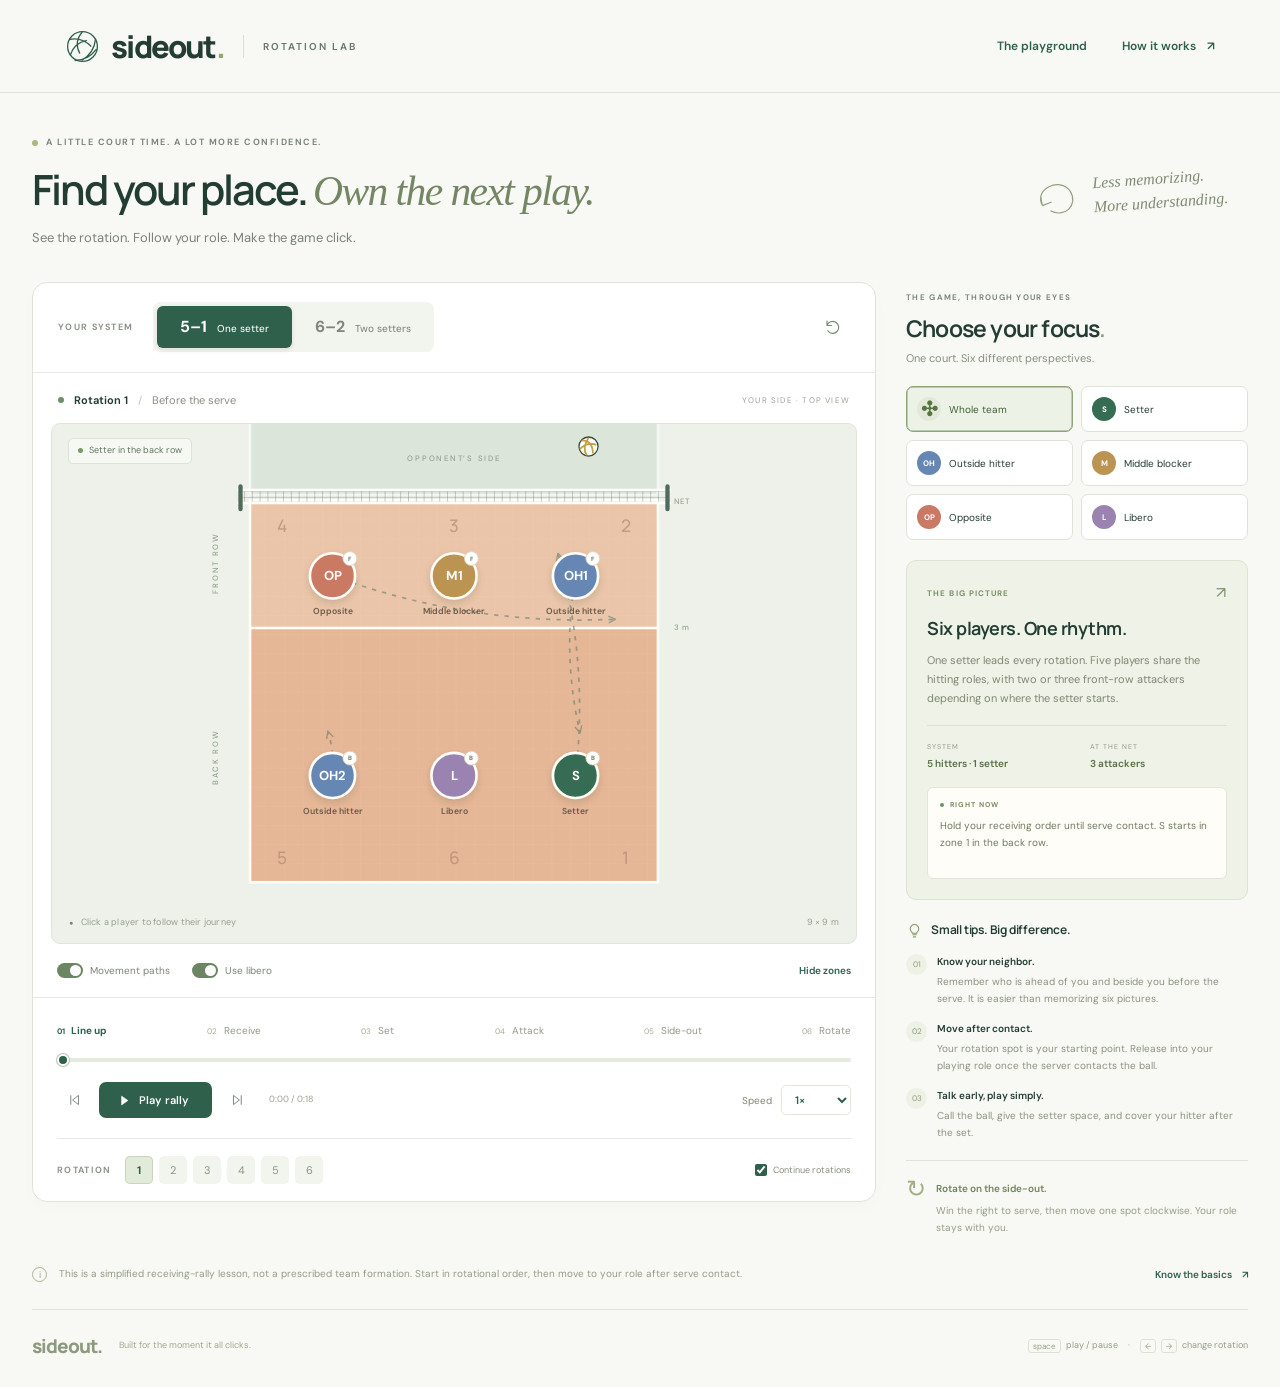
==== volleyball-trainer.html @ 78028856 "Add volleyball rotation trainer and GitHub Pages deployment" ====
<!doctype html>
<html lang="en">
<head>
  <meta charset="utf-8">
  <meta name="viewport" content="width=device-width, initial-scale=1">
  <meta name="theme-color" content="#234c3e">
  <meta name="description" content="Learn 5–1 and 6–2 volleyball rotations on an interactive court. Follow any position, slow down the rally, and learn where to move and why.">
  <title>Sideout — Volleyball Rotation Lab</title>
  <style>
@import url('https://fonts.googleapis.com/css2?family=DM+Sans:wght@400;450;500;550;600;650;700&family=Manrope:wght@400;500;600;650;700;750;800&display=swap');

:root{--paper:#f8f9f5;--ink:#233d33;--muted:#7b8279;--green:#2f604c;--line:#dfe4da;--setter:#356c52;--outside:#6687b4;--middle:#bb9451;--opposite:#ca7964;--libero:#9a82b1;--sans:'DM Sans',-apple-system,BlinkMacSystemFont,'Segoe UI',sans-serif;--heading:'Manrope',var(--sans)}
*{box-sizing:border-box}body{margin:0;background:var(--paper);color:var(--ink);font:14px/1.5 var(--sans)}button,input,select{font:inherit}button,a,input,select{-webkit-tap-highlight-color:transparent}button{cursor:pointer;color:inherit}button{border:0;background:none}a{color:inherit}button:focus-visible,a:focus-visible,input:focus-visible,select:focus-visible,[role=button]:focus-visible{outline:3px solid #9ba95b;outline-offset:4px}button:disabled{opacity:.45;cursor:not-allowed}button,select,a{touch-action:manipulation}.site-header{height:93px;max-width:1440px;margin:auto;padding:0 5.1%;display:flex;justify-content:space-between;align-items:center;border-bottom:1px solid var(--line)}.brand{display:flex;gap:11px;align-items:center;text-decoration:none}.brand>svg{width:35px;fill:none;stroke:var(--green);stroke-width:1.5}.brand>span:first-of-type{font:800 31px var(--heading);letter-spacing:-1.8px}.brand-dot{color:#93a971}.brand-divider{height:23px;width:1px;background:#d9dfd3;margin:0 8px}.brand-sub{font-size:10px;font-weight:650;letter-spacing:2px;color:#69786d}nav{display:flex;gap:35px;align-items:center;font-size:12px}nav .nav-active{color:var(--green);font-weight:600}.text-button{padding:3px 0;font-size:12px;color:var(--green);font-weight:600;white-space:nowrap}.text-button span{margin-left:8px}.text-button:hover{text-decoration:underline;text-underline-offset:4px}main{max-width:1324px;padding:0 32px;margin:auto}.intro{display:flex;justify-content:space-between;align-items:center;padding:43px 0 34px}.eyebrow{font-size:9px;letter-spacing:1.5px;font-weight:650;color:#788477}.intro .eyebrow{display:flex;gap:8px;align-items:center}.intro .eyebrow>span{height:6px;width:6px;border-radius:50%;background:#a8b984}h1{font:600 clamp(30px,3.25vw,46px)/1.25 var(--heading);letter-spacing:-2px;margin:13px 0 11px}h1 em{font-family:Georgia,serif;font-weight:400;letter-spacing:-1.6px;color:#748663}h1+p{color:#7b8279;font-size:13px;margin:0}.mobile-break{display:none}.intro-note{display:flex;align-items:center;gap:13px;padding-right:20px;transform:rotate(-4deg);color:#7e8b71;font:italic 16px/1.5 Georgia,serif}.intro-note svg{width:46px;fill:none;stroke:#94a181;stroke-width:1.2}.workspace{display:grid;grid-template-columns:minmax(0,1fr) 342px;gap:30px;align-items:start}.lab{border:1px solid var(--line);border-radius:15px;background:#fff;overflow:hidden;box-shadow:0 6px 20px #263f3304}.lab-toolbar{height:90px;padding:18px 25px;display:flex;align-items:center;justify-content:space-between;border-bottom:1px solid #e6e9e1}.system-control{display:flex;align-items:center;gap:20px}.control-label{font-size:9px;letter-spacing:1.3px;font-weight:650;color:#899184}.segmented{display:flex;gap:3px;background:#f2f4ee;border-radius:8px;padding:4px}.segmented button{font-weight:700;border-radius:6px;padding:9px 17px;font-size:16px;min-width:135px;color:#7e877a}.segmented button span{font-size:10px;font-weight:450;margin-left:6px}.segmented button.active{color:#fff;background:var(--green);box-shadow:0 2px 5px #1f48331a}.icon-button{width:34px;height:34px;display:inline-flex;align-items:center;justify-content:center;border-radius:7px;color:#7c8a7c}.icon-button:hover{background:#edf1e9;color:var(--green)}.icon-button svg{width:18px;height:18px;fill:none;stroke:currentColor;stroke-width:1.6;stroke-linejoin:round;stroke-linecap:round}.court-heading{display:flex;align-items:center;justify-content:space-between;padding:19px 25px 15px;font-size:11px}.court-heading>div{display:flex;gap:10px;align-items:center}.live-dot{width:6px;height:6px;border-radius:50%;background:#699268;display:inline-block;flex:none}.court-heading strong{font-weight:650}.court-heading-divider{color:#c2c7bc}#court-phase{color:#879080}.view-label{font-size:8px;letter-spacing:1.2px;color:#9ca394}.court-wrap{position:relative;background:#edf1e9;margin:0 18px;border:1px solid #e0e5d9;border-radius:9px;overflow:hidden}.court-wrap>svg{display:block;width:100%;max-height:486px}.court-badge{position:absolute;top:14px;left:16px;padding:5px 9px;background:#f8faf4e8;border:1px solid #dce4d4;border-radius:5px;font-size:9px;z-index:1;color:#61745f;pointer-events:none}.court-badge span{display:inline-block;background:#7c9a65;width:5px;height:5px;border-radius:50%;margin-right:4px}.opponent-label,.row-label,.line-label{font:500 9px var(--sans);letter-spacing:2px;fill:#93a28e}.line-label{letter-spacing:1px;font-size:9px}.zone-labels{font:500 20px var(--heading);fill:#ae876b;opacity:.65;text-anchor:middle}.player{cursor:pointer;outline:none}.player .player-disc{stroke:#fffdf7;stroke-width:3;filter:url(#player-shadow)}.player .focus-ring{fill:none;stroke:var(--green);stroke-width:1.8;opacity:0;stroke-dasharray:4 4}.player.selected .focus-ring,.player:focus-visible .focus-ring{opacity:1}.player .player-code{font:700 15px var(--sans);fill:white;text-anchor:middle;dominant-baseline:central;pointer-events:none}.player .player-name{font:600 10px var(--sans);fill:#6a5a49;text-anchor:middle;pointer-events:none}.player .row-indicator{fill:white;stroke:#ddd0b8;stroke-width:1}.player .row-text{font:700 7px var(--sans);fill:#6d775e;text-anchor:middle;dominant-baseline:central}.player:hover .player-disc{stroke-width:5}.court-bottom-label{padding:6px 17px 13px;display:flex;justify-content:space-between;color:#94a18b;font-size:9px;letter-spacing:.2px}.small-ball{color:#768969;margin-right:5px;font-size:7px}.court-options{padding:16px 24px;display:flex;gap:22px;align-items:center;border-bottom:1px solid #e6e9e1;font-size:10px;color:#7b8574}.toggle-label{display:flex;align-items:center;gap:7px;cursor:pointer}.toggle-label input{position:absolute;opacity:0;width:28px;height:20px}.toggle{display:inline-block;width:26px;height:15px;border-radius:20px;background:#c6cebe;position:relative;pointer-events:none}.toggle:after{content:'';position:absolute;background:white;border-radius:50%;width:11px;height:11px;left:2px;top:2px;transition:transform .15s}.toggle-label input:checked+.toggle{background:#6c8663}.toggle-label input:checked+.toggle:after{transform:translateX(11px)}.toggle-label input:focus-visible+.toggle{outline:3px solid #9ba95b;outline-offset:3px}.court-options>.small{margin-left:auto;font-size:10px}.playback{padding:20px 24px 0}.phase-steps{display:flex;justify-content:space-between;gap:3px}.phase-steps button{font-size:10px;color:#92998b;padding:5px 0;white-space:nowrap}.phase-steps span{font-size:8px;margin-right:4px;color:#a1ac95}.phase-steps button.active{color:var(--green);font-weight:700}.phase-steps button.active span{color:var(--green)}input[type=range]{appearance:none;-webkit-appearance:none;width:100%;height:4px;background:linear-gradient(to right,var(--green) var(--progress,0%),#e5eadf var(--progress,0%));border-radius:4px;cursor:pointer;margin:15px 0 20px;display:block}input[type=range]::-webkit-slider-thumb{appearance:none;width:12px;height:12px;background:var(--green);border:2px solid white;border-radius:50%;box-shadow:0 0 0 1px #b6c4ad}input[type=range]::-moz-range-thumb{width:9px;height:9px;background:var(--green);border:2px solid white;border-radius:50%}.playback-bottom{display:flex;justify-content:space-between;align-items:center;margin-bottom:20px}.transport{display:flex;align-items:center;gap:8px}.transport .icon-button svg{width:15px}.play-button{display:flex;gap:8px;align-items:center;background:var(--green);color:white;padding:10px 17px;border-radius:7px;font-size:11px;font-weight:600;min-width:113px}.play-button:hover{background:#204d3a}.play-button svg{width:15px;height:15px;fill:currentColor;stroke:currentColor}.time-display{font-size:9px;font-variant-numeric:tabular-nums;color:#9aa28f;margin-left:7px}.speed-control{display:flex;align-items:center;gap:9px;font-size:10px;color:#7f8875}.speed-control select{padding:6px 9px;border-radius:5px;border:1px solid #e2e7db;background:#fff;color:var(--green);font-size:11px;font-weight:600}.rotation-strip{border-top:1px solid #e6e9e1;padding:17px 0;display:flex;align-items:center;gap:14px}#rotations{display:flex;gap:6px}#rotations button{width:28px;height:28px;border-radius:5px;font-size:11px;color:#8b9481;background:#f2f5ed}#rotations button.active{background:#e2ead9;color:#385e38;font-weight:700;box-shadow:inset 0 0 0 1px #c9d6bd}.loop-label{margin-left:auto;display:flex;align-items:center;gap:6px;font-size:9px;color:#87917c;cursor:pointer}.loop-label input{accent-color:var(--green);width:12px;height:12px;margin:0}.coach-panel{padding-top:3px}.focus-heading .eyebrow{font-size:8px;letter-spacing:1.3px}h2{font:650 23px/1.3 var(--heading);letter-spacing:-.8px;margin:8px 0 6px}h2>span{color:#8da374}.focus-heading>p{margin:0;color:#87907f;font-size:11px}.role-grid{display:grid;grid-template-columns:1fr 1fr;gap:8px;margin:20px 0}.role-grid button{background:#fff;border:1px solid var(--line);border-radius:7px;padding:10px;display:flex;align-items:center;gap:8px;font-size:10px;white-space:nowrap;text-align:left}.role-grid button.active{background:#edf2e7;border-color:#8da37b;box-shadow:inset 0 0 0 .5px #8da37b;color:#3f6035}.role-grid button:hover{border-color:#8da37b}.role-icon{width:24px;height:24px;border-radius:50%;display:flex;align-items:center;justify-content:center;font-size:8px;font-weight:700;color:white;flex:none}.all-icon{background:#e2e9d8;color:#597443;font-size:20px}.setter{background:var(--setter)}.outside{background:var(--outside)}.middle{background:var(--middle)}.opposite{background:var(--opposite)}.libero{background:var(--libero)}.coaching-card{border:1px solid #dce3d3;background:#eef2e7;border-radius:10px;padding:20px}.card-eyebrow{display:flex;justify-content:space-between;align-items:center;color:#7c9169;font-size:8px;font-weight:700;letter-spacing:1.1px}.outline-icon{font-size:16px;font-weight:400}h3{font:650 18px/1.35 var(--heading);letter-spacing:-.5px;margin:11px 0 10px}.coaching-card>p{font-size:11px;line-height:1.75;color:#7d8872;min-height:58px;margin:0}.focus-stats{display:flex;gap:25px;border-top:1px solid #dce3d2;margin-top:16px;padding:16px 0}.focus-stats>div{flex:1}.focus-stats span{display:block;font-size:7px;letter-spacing:1px;color:#909d83}.focus-stats strong{display:block;font-size:10px;font-weight:600;color:#567044;margin-top:4px}.now-card{background:#fffdf7;border:1px solid #e3e6d7;border-radius:6px;padding:12px}.now-label{font-size:7px;font-weight:700;letter-spacing:1px;color:#778b62;display:flex;align-items:center;gap:6px}.now-label .live-dot{width:4px;height:4px}.now-card p{font-size:10px;line-height:1.7;color:#6e7b60;margin:6px 0 0;min-height:49px}.tips-section{margin-top:22px}.tips-section h3{display:flex;align-items:center;gap:8px;font-size:12px;letter-spacing:-.2px;margin-bottom:15px}.tips-section h3 svg{width:17px;fill:none;stroke:#839669;stroke-width:1.5}.tip{display:flex;gap:10px;margin:14px 0}.tip-number{width:21px;height:21px;border-radius:50%;background:#edf1e6;color:#8e9b7f;font-size:8px;display:flex;align-items:center;justify-content:center;flex:none}.tip strong{font-size:10px;font-weight:600;display:block}.tip p{font-size:10px;line-height:1.7;color:#8b937f;margin:4px 0 0}.remember{margin-top:19px;padding:16px 0 0;border-top:1px solid var(--line);display:flex;gap:10px}.remember>span{font-size:24px;color:#a3af8a;line-height:1}.remember strong{font-size:10px;color:#72835d;font-weight:600}.remember p{color:#949d86;font-size:10px;line-height:1.7;margin:4px 0}.lesson-note{display:flex;gap:12px;align-items:center;padding:24px 0;border-bottom:1px solid var(--line)}.note-icon{border:1px solid #a8b395;width:15px;height:15px;text-align:center;border-radius:50%;font-size:9px;line-height:14px;flex:none;color:#91a279}.lesson-note p{color:#949c86;font-size:10px;line-height:1.8;max-width:820px;margin:0}.lesson-note>button{margin-left:auto;font-size:10px}footer{display:flex;align-items:center;padding:23px 0 28px;gap:17px;font-size:9px;color:#a1a88f}.footer-brand{font:800 19px var(--heading);letter-spacing:-1px;color:#8e9a7e}.keyboard-hint{margin-left:auto;display:flex;align-items:center;gap:5px;font-size:9px;color:#959e87}kbd{font:8px var(--sans);border:1px solid #dce2d3;border-radius:3px;padding:1px 4px}.keyboard-hint>span{margin:0 5px}.sr-only{position:absolute;width:1px;height:1px;padding:0;margin:-1px;overflow:hidden;clip:rect(0,0,0,0);white-space:nowrap;border:0}dialog{width:min(780px,calc(100% - 32px));max-height:90vh;border:1px solid #dbe2d0;border-radius:16px;padding:30px;background:var(--paper);color:var(--ink);box-shadow:0 20px 80px #16332933}dialog::backdrop{background:#16332975;backdrop-filter:blur(5px)}.dialog-top{display:flex;justify-content:space-between;align-items:center}dialog h2{font-size:34px;margin:10px 0 28px}dialog h2 em{font:italic 36px Georgia,serif;color:#82906d}.guide-grid{display:grid;grid-template-columns:1fr 1fr;gap:25px}.guide-number{font-size:10px;color:#879674}.guide-grid h3{font-size:14px;margin:6px 0}.guide-grid p,.guide-source{font-size:12px;color:#7e8875;line-height:1.8;margin:0}.guide-source{margin-top:25px;padding-top:18px;border-top:1px solid var(--line);font-size:10px}.guide-source p{margin-bottom:0}.error-banner{padding:20px;background:#ffe7cd;color:#7a3918;position:fixed;bottom:0;width:100%;z-index:10}
@media(min-width:1500px){main{padding:0 42px;max-width:1380px}.workspace{grid-template-columns:minmax(0,1fr) 360px;gap:36px}.court-wrap>svg{max-height:520px}.intro{padding-top:50px;padding-bottom:38px}.coach-panel{padding-top:8px}.coaching-card{padding:23px}.tips-section{margin-top:27px}.tip{margin:19px 0}.coaching-card>p{font-size:12px}.now-card p{font-size:11px}.role-grid button{padding:12px;font-size:11px}}
@media(max-width:1100px){.workspace{grid-template-columns:minmax(0,1fr) 305px;gap:22px}.intro-note{display:none}.system-control{gap:12px}.segmented button{min-width:110px;padding:9px 12px}.segmented button span{font-size:9px}.time-display{display:none}.loop-label{font-size:8px}.rotation-strip{gap:8px}.court-heading{padding-left:18px;padding-right:18px}.view-label{font-size:7px}.coaching-card{padding:17px}}
@media(max-width:880px){main{padding:0 24px}.workspace{grid-template-columns:minmax(0,1fr) 276px;gap:18px}.lab-toolbar{padding:15px;height:76px}.system-control{display:block}.system-control>.control-label{display:none}.segmented button{min-width:90px;font-size:15px}.segmented button span{display:none}.court-heading{font-size:10px;gap:6px}.view-label{display:none}.court-wrap{margin:0 12px}.court-badge{font-size:8px;left:8px;top:8px}.court-options{gap:12px;padding:14px;font-size:9px}.playback{padding:15px 14px 0}.phase-steps button{font-size:8px}.phase-steps span{display:none}.transport{gap:2px}.play-button{min-width:96px;padding:9px 12px;font-size:10px}.speed-control{gap:4px}.speed-control label{display:none}.rotation-strip{flex-wrap:wrap;gap:9px}.loop-label{font-size:9px;margin-left:0}.focus-heading h2{font-size:20px}.role-grid{gap:6px}.role-grid button{font-size:9px;padding:8px;gap:6px}.role-icon{width:21px;height:21px}.coaching-card{padding:15px}.focus-stats{gap:10px}.lesson-note p{font-size:9px}.lesson-note>button{font-size:9px}.site-header{padding:0 24px}.brand-sub{font-size:8px}nav{gap:20px}}
@media(max-width:700px){.site-header{height:74px;padding:0 20px}.brand>span:first-of-type{font-size:27px}.brand>svg{width:30px}.brand-divider,.brand-sub,.nav-active{display:none}nav{font-size:11px}main{padding:0 16px}.intro{padding:30px 4px 27px}.intro .eyebrow{font-size:7px;letter-spacing:1px}h1{font-size:34px;letter-spacing:-1.5px;line-height:1.2;margin:14px 0}.mobile-break{display:block}h1 em{font-size:33px}h1+p{font-size:11px}.workspace{grid-template-columns:1fr;gap:26px}.system-control{display:flex}.system-control>.control-label{display:inline-block;font-size:8px}.segmented button{min-width:100px}.segmented button span{display:inline;font-size:8px}.lab-toolbar{padding:15px}.court-heading{padding:14px 18px}.view-label{display:block;font-size:6px}.court-wrap>svg{max-height:490px}.court-badge{font-size:8px;left:10px;top:10px}.court-options{padding:15px 18px;font-size:9px;gap:16px}.playback{padding:15px 18px 0}.phase-steps button{font-size:9px}.phase-steps span{display:inline;font-size:7px;margin-right:3px}.playback-bottom{margin-bottom:17px}.transport{gap:7px}.play-button{font-size:11px;min-width:110px;padding:11px 16px}.speed-control label{display:inline}.speed-control{gap:8px}.rotation-strip{padding:15px 0;gap:12px}.loop-label{margin-left:auto;font-size:8px}#rotations{gap:4px}#rotations button{width:26px}.coach-panel{display:grid;grid-template-columns:1fr 1fr;gap:0 20px}.focus-heading{grid-column:1/-1}.focus-heading h2{font-size:25px}.role-grid{grid-column:1/-1;grid-template-columns:repeat(3,1fr);margin:17px 0 23px;gap:8px}.role-grid button{padding:10px 8px;font-size:9px}.coaching-card{grid-column:1/-1;padding:22px}.coaching-card h3{font-size:23px}.coaching-card>p{font-size:12px;min-height:0}.focus-stats{gap:20px}.focus-stats span{font-size:8px}.focus-stats strong{font-size:12px}.now-card p{font-size:12px;min-height:0}.now-label{font-size:8px}.card-eyebrow{font-size:9px}.tips-section{grid-column:1/-1;margin-top:24px}.tips-section h3{font-size:15px}.tip{margin:16px 0}.tip strong{font-size:12px}.tip p{font-size:12px}.remember{grid-column:1/-1;margin-top:10px;padding-top:19px}.remember strong,.remember p{font-size:12px}.lesson-note{flex-wrap:wrap;gap:10px;margin-top:5px}.lesson-note p{flex:1;font-size:10px}.lesson-note>button{width:100%;text-align:left;margin-left:25px;font-size:10px}footer{padding:20px 0}.keyboard-hint{display:none}.guide-grid{grid-template-columns:1fr}dialog{padding:24px}.guide-grid p{font-size:13px}}
@media(max-width:390px){.system-control{gap:8px}.segmented button{min-width:84px}.segmented button span{display:none}.phase-steps span{display:none}.rotation-strip{gap:8px}.rotation-strip .control-label{font-size:8px}#rotations{gap:3px}#rotations button{width:23px}.loop-label{font-size:7px}.role-grid{grid-template-columns:1fr 1fr}.court-heading{font-size:9px}.view-label{font-size:5px}.court-options{font-size:8px;gap:10px}}
@media(prefers-reduced-motion:reduce){*,*::before,*::after{scroll-behavior:auto!important;transition:none!important}}

</style>
</head>
<body>
  <header class="site-header">
    <a class="brand" href="#" aria-label="Sideout home"><svg viewBox="0 0 40 40" aria-hidden="true"><circle cx="20" cy="20" r="17"/><path d="M20 3c-7 8-8 16-3 25M5 12c9-2 18 1 25 8M6 30c3-10 9-15 19-17M35 11c-1 11-6 19-16 25M11 36c10 0 19-5 25-13"/></svg><span>sideout<span class="brand-dot">.</span></span><span class="brand-divider"></span><span class="brand-sub">ROTATION LAB</span></a>
    <nav aria-label="Main navigation"><span class="nav-active">The playground</span><button class="text-button" id="guide-open">How it works <span aria-hidden="true">↗</span></button></nav>
  </header>

  <main>
    <section class="intro">
      <div><div class="eyebrow"><span></span> A LITTLE COURT TIME. A LOT MORE CONFIDENCE.</div><h1>Find your place.<br class="mobile-break"> <em>Own the next play.</em></h1><p>See the rotation. Follow your role. Make the game click.</p></div>
      <div class="intro-note"><svg viewBox="0 0 48 48" aria-hidden="true"><path d="M8 31c-8-18 20-29 30-13 8 15-8 28-22 19M8 31l-1-9M8 31l10-3"/></svg><span>Less memorizing.<br>More understanding.</span></div>
    </section>

    <section class="workspace" aria-label="Rotation playground">
      <div class="lab">
        <div class="lab-toolbar">
          <div class="system-control"><span class="control-label" id="system-label">YOUR SYSTEM</span><div class="segmented" role="group" aria-labelledby="system-label"><button data-system="5-1" class="active" aria-pressed="true">5–1 <span>One setter</span></button><button data-system="6-2" aria-pressed="false">6–2 <span>Two setters</span></button></div></div>
          <button class="icon-button" id="reset" aria-label="Reset lesson" title="Reset lesson"><svg viewBox="0 0 24 24" aria-hidden="true"><path d="M4 10a8 8 0 1 1 1 7M4 4v6h6"/></svg></button>
        </div>
        <div class="court-heading"><div><span class="live-dot"></span><strong id="court-title">Rotation 1</strong><span class="court-heading-divider">/</span><span id="court-phase">Before the serve</span></div><span class="view-label">YOUR SIDE · TOP VIEW</span></div>

        <div class="court-wrap">
          <div class="court-badge" id="setter-badge"><span></span> Setter in the back row</div>
          <svg id="court" viewBox="0 0 700 560" aria-label="Interactive volleyball court. Select a player to learn their role.">
            <defs>
              <pattern id="floor" width="22" height="22" patternUnits="userSpaceOnUse"><path d="M22 0H0V22" fill="none" stroke="#fff" stroke-opacity=".08"/></pattern>
              <pattern id="net-grid" width="9" height="7" patternUnits="userSpaceOnUse"><path d="M9 0H0V7" fill="none" stroke="#667a70" stroke-width=".8"/></pattern>
              <filter id="player-shadow" x="-50%" y="-50%" width="200%" height="220%"><feDropShadow dx="0" dy="4" stdDeviation="4" flood-color="#264034" flood-opacity=".16"/></filter>
              <marker id="arrow" viewBox="0 0 10 10" refX="8" refY="5" markerWidth="5" markerHeight="5" orient="auto-start-reverse"><path d="M1 1l8 4-8 4" fill="none" stroke="#4a7363" stroke-width="1.6"/></marker>
            </defs>
            <rect x="0" y="0" width="700" height="560" fill="#edf1e9"/>
            <rect x="115" y="-40" width="470" height="124" fill="#dce5d9"/>
            <path d="M115 0v82h470V0" fill="none" stroke="#fff" stroke-width="3" opacity=".65"/>
            <text x="350" y="43" text-anchor="middle" class="opponent-label">OPPONENT’S SIDE</text>
            <rect x="115" y="88" width="470" height="440" fill="#e6b797"/>
            <rect x="115" y="88" width="470" height="147" fill="#ebc5a9"/>
            <rect x="115" y="88" width="470" height="440" fill="url(#floor)"/>
            <rect x="115" y="88" width="470" height="440" fill="none" stroke="#fffdf7" stroke-width="3"/>
            <line x1="115" y1="235" x2="585" y2="235" stroke="#fffdf7" stroke-width="3"/>
            <g id="zone-labels" class="zone-labels"><text x="152" y="124">4</text><text x="350" y="124">3</text><text x="548" y="124">2</text><text x="152" y="507">5</text><text x="350" y="507">6</text><text x="548" y="507">1</text></g>
            <text x="603" y="237" class="line-label">3 m</text><text x="603" y="92" class="line-label">NET</text>
            <text transform="translate(78 160) rotate(-90)" text-anchor="middle" class="row-label">FRONT ROW</text><text transform="translate(78 384) rotate(-90)" text-anchor="middle" class="row-label">BACK ROW</text>
            <g id="movement-paths" fill="none" stroke="#4a7363" stroke-width="2" stroke-dasharray="5 7" opacity=".5" marker-end="url(#arrow)"></g>
            <g class="net"><rect x="102" y="76" width="496" height="15" fill="url(#net-grid)"/><path d="M100 76h500M100 91h500" stroke="#fff" stroke-width="3"/><path d="M104 72v26M596 72v26" stroke="#506b5c" stroke-width="5" stroke-linecap="round"/></g>
            <g id="players"></g>
            <g id="ball" transform="translate(505 26)" aria-hidden="true"><circle r="11" fill="#fffef4" stroke="#384d40" stroke-width="1.5"/><path d="M-8-7C0-7 5-2 5 8M-10 3C-4-3 3-4 9-2M-2 10C-6 4-5-3 0-10" fill="none" stroke="#c3a047" stroke-width="2"/></g>
          </svg>
          <div class="court-bottom-label"><span><span class="small-ball">●</span> Click a player to follow their journey</span><span>9 × 9 m</span></div>
        </div>

        <div class="court-options"><label class="toggle-label"><input type="checkbox" id="paths" checked><span class="toggle"></span>Movement paths</label><label class="toggle-label"><input type="checkbox" id="libero" checked><span class="toggle"></span>Use libero</label><button class="text-button small" id="zones" aria-pressed="true">Hide zones</button></div>

        <div class="playback">
          <div class="phase-steps" role="group" aria-label="Jump to rally phase"><button data-phase="0" class="active"><span>01</span> Line up</button><button data-phase="1"><span>02</span> Receive</button><button data-phase="2"><span>03</span> Set</button><button data-phase="3"><span>04</span> Attack</button><button data-phase="4"><span>05</span> Side-out</button><button data-phase="5"><span>06</span> Rotate</button></div>
          <label class="sr-only" for="scrubber">Rally progress</label><input type="range" min="0" max="18" value="0" step="0.01" id="scrubber" aria-valuetext="Line up, 0 seconds">
          <div class="playback-bottom"><div class="transport"><button class="icon-button" id="previous" aria-label="Previous rotation" title="Previous rotation"><svg viewBox="0 0 24 24" aria-hidden="true"><path d="M6 5v14M18 5l-9 7 9 7z"/></svg></button><button class="play-button" id="play"><svg viewBox="0 0 24 24" aria-hidden="true"><path d="m9 5 10 7-10 7z"/></svg><span>Play rally</span></button><button class="icon-button" id="next" aria-label="Next rotation" title="Next rotation"><svg viewBox="0 0 24 24" aria-hidden="true"><path d="M18 5v14M6 5l9 7-9 7z"/></svg></button><span class="time-display" id="time-display">0:00 / 0:18</span></div><div class="speed-control"><label for="speed">Speed</label><select id="speed" aria-label="Playback speed"><option value="0.25">0.25×</option><option value="0.5">0.5×</option><option value="0.75">0.75×</option><option value="1" selected>1×</option><option value="1.5">1.5×</option><option value="2">2×</option></select></div></div>
          <div class="rotation-strip"><span class="control-label">ROTATION</span><div id="rotations" role="group" aria-label="Choose rotation"></div><label class="loop-label"><input type="checkbox" id="continuous" checked> Continue rotations</label></div>
        </div>
      </div>

      <aside class="coach-panel" aria-label="Position coaching">
        <div class="focus-heading"><span class="eyebrow">THE GAME, THROUGH YOUR EYES</span><h2>Choose your focus<span>.</span></h2><p>One court. Six different perspectives.</p></div>
        <div class="role-grid" role="group" aria-label="Focus on a position"><button data-role="all" class="active" aria-pressed="true"><span class="role-icon all-icon">✣</span>Whole team</button><button data-role="S" aria-pressed="false"><span class="role-icon setter">S</span>Setter</button><button data-role="OH" aria-pressed="false"><span class="role-icon outside">OH</span>Outside hitter</button><button data-role="MB" aria-pressed="false"><span class="role-icon middle">M</span>Middle blocker</button><button data-role="OPP" aria-pressed="false"><span class="role-icon opposite">OP</span>Opposite</button><button data-role="L" aria-pressed="false"><span class="role-icon libero">L</span>Libero</button></div>

        <article class="coaching-card"><div class="card-eyebrow"><span id="focus-tag">THE BIG PICTURE</span><span class="outline-icon" aria-hidden="true">↗</span></div><h3 id="focus-title">Six players. One rhythm.</h3><p id="focus-description"></p><div class="focus-stats"><div><span id="stat-one-label">SYSTEM</span><strong id="stat-one-value">5 hitters · 1 setter</strong></div><div><span id="stat-two-label">AT THE NET</span><strong id="stat-two-value">3 attackers</strong></div></div><div class="now-card"><span class="now-label"><span class="live-dot"></span> RIGHT NOW</span><p id="phase-tip" aria-live="polite"></p></div></article>

        <section class="tips-section"><h3><svg viewBox="0 0 24 24" aria-hidden="true"><path d="M9 18h6M10 21h4M8 14a6 6 0 1 1 8 0c-1 1-1 2-1 2H9s0-1-1-2z"/></svg>Small tips. Big difference.</h3><div id="tips"></div></section>
        <div class="remember"><span aria-hidden="true">↻</span><div><strong>Rotate on the side-out.</strong><p>Win the right to serve, then move one spot clockwise. Your role stays with you.</p></div></div>
      </aside>
    </section>

    <section class="lesson-note"><span class="note-icon" aria-hidden="true">i</span><p id="lesson-note">This is a simplified receiving-rally lesson, not a prescribed team formation. Start in rotational order, then move to your role after serve contact.</p><button class="text-button" id="rules-open">Know the basics <span aria-hidden="true">↗</span></button></section>
    <footer><span class="footer-brand">sideout.</span><span>Built for the moment it all clicks.</span><span class="keyboard-hint"><kbd>space</kbd> play / pause <span>·</span> <kbd>←</kbd> <kbd>→</kbd> change rotation</span></footer>
  </main>

  <dialog id="guide"><div class="dialog-top"><span class="eyebrow">YOUR COURTSIDE FIELD GUIDE</span><button class="icon-button" id="guide-close" aria-label="Close guide">✕</button></div><h2>A few things that<br><em>make it click.</em></h2><div class="guide-grid"><section><span class="guide-number">01</span><h3>Rotation ≠ playing position</h3><p>The zones run 1 (right back), 2 (right front), 3 (middle front), 4 (left front), 5 (left back), 6 (middle back). After winning the right to serve, rotate 2 → 1 → 6 → 5 → 4 → 3 → 2.</p></section><section><span class="guide-number">02</span><h3>One setter or two?</h3><p>A 5–1 uses the same setter in all six rotations. A 6–2 uses two opposite setter/hitters: the back-row player sets and the front-row player attacks. This demo uses that no-substitution version.</p></section><section><span class="guide-number">03</span><h3>Wait for serve contact</h3><p>As the receiving team, keep your rotational order until the server contacts the ball: front-row players ahead of their corresponding back-row players, and left–middle–right order within each row. Then move to your playing positions.</p></section><section><span class="guide-number">04</span><h3>Your row still matters</h3><p>A back-row setter can move to the net to set, but cannot block or complete an above-net attack after taking off in the front zone. Moving forward does not make them a front-row player.</p></section><section><span class="guide-number">05</span><h3>The libero’s exchange</h3><p>Here, the libero replaces the back-row middle. Before that slot reaches the front row, the middle returns. The other middle can then be replaced in the back row. Real exchanges must follow competition timing rules; this lesson condenses them.</p></section><section><span class="guide-number">06</span><h3>Learn one rally at a time</h3><p>Choose a role or click a player. Use the phase buttons and timeline to pause anywhere. Each example ends with a successful side-out. The next lesson assumes your team is receiving again; actual games include serving rallies in between.</p></section></div><div class="guide-source">Rules reference: <a href="https://usavolleyball.org/play/rules-of-volleyball/" target="_blank" rel="noopener noreferrer">USA Volleyball ↗</a><p>These are teaching positions and schematic paths. Passing lanes, switches, defensive systems, and substitution rules vary by team and competition.</p></div></dialog>
  <noscript><div class="error-banner">Enable JavaScript to use the interactive court and animation controls.</div></noscript>
<script>
/*!
 * GSAP 3.13.0
 * https://gsap.com
 * 
 * @license Copyright 2025, GreenSock. All rights reserved.
 * Subject to the terms at https://gsap.com/standard-license.
 * @author: Jack Doyle, jack@greensock.com
 */

!function(t,e){"object"==typeof exports&&"undefined"!=typeof module?e(exports):"function"==typeof define&&define.amd?define(["exports"],e):e((t=t||self).window=t.window||{})}(this,function(e){"use strict";function _inheritsLoose(t,e){t.prototype=Object.create(e.prototype),(t.prototype.constructor=t).__proto__=e}function _assertThisInitialized(t){if(void 0===t)throw new ReferenceError("this hasn't been initialised - super() hasn't been called");return t}function r(t){return"string"==typeof t}function s(t){return"function"==typeof t}function t(t){return"number"==typeof t}function u(t){return void 0===t}function v(t){return"object"==typeof t}function w(t){return!1!==t}function x(){return"undefined"!=typeof window}function y(t){return s(t)||r(t)}function P(t){return(i=yt(t,ot))&&ze}function Q(t,e){return console.warn("Invalid property",t,"set to",e,"Missing plugin? gsap.registerPlugin()")}function R(t,e){return!e&&console.warn(t)}function S(t,e){return t&&(ot[t]=e)&&i&&(i[t]=e)||ot}function T(){return 0}function ea(t){var e,r,i=t[0];if(v(i)||s(i)||(t=[t]),!(e=(i._gsap||{}).harness)){for(r=gt.length;r--&&!gt[r].targetTest(i););e=gt[r]}for(r=t.length;r--;)t[r]&&(t[r]._gsap||(t[r]._gsap=new Zt(t[r],e)))||t.splice(r,1);return t}function fa(t){return t._gsap||ea(Ot(t))[0]._gsap}function ga(t,e,r){return(r=t[e])&&s(r)?t[e]():u(r)&&t.getAttribute&&t.getAttribute(e)||r}function ha(t,e){return(t=t.split(",")).forEach(e)||t}function ia(t){return Math.round(1e5*t)/1e5||0}function ja(t){return Math.round(1e7*t)/1e7||0}function ka(t,e){var r=e.charAt(0),i=parseFloat(e.substr(2));return t=parseFloat(t),"+"===r?t+i:"-"===r?t-i:"*"===r?t*i:t/i}function la(t,e){for(var r=e.length,i=0;t.indexOf(e[i])<0&&++i<r;);return i<r}function ma(){var t,e,r=dt.length,i=dt.slice(0);for(ct={},t=dt.length=0;t<r;t++)(e=i[t])&&e._lazy&&(e.render(e._lazy[0],e._lazy[1],!0)._lazy=0)}function na(t){return!!(t._initted||t._startAt||t.add)}function oa(t,e,r,i){dt.length&&!L&&ma(),t.render(e,r,i||!!(L&&e<0&&na(t))),dt.length&&!L&&ma()}function pa(t){var e=parseFloat(t);return(e||0===e)&&(t+"").match(at).length<2?e:r(t)?t.trim():t}function qa(t){return t}function ra(t,e){for(var r in e)r in t||(t[r]=e[r]);return t}function ua(t,e){for(var r in e)"__proto__"!==r&&"constructor"!==r&&"prototype"!==r&&(t[r]=v(e[r])?ua(t[r]||(t[r]={}),e[r]):e[r]);return t}function va(t,e){var r,i={};for(r in t)r in e||(i[r]=t[r]);return i}function wa(t){var e=t.parent||I,r=t.keyframes?function _setKeyframeDefaults(i){return function(t,e){for(var r in e)r in t||"duration"===r&&i||"ease"===r||(t[r]=e[r])}}($(t.keyframes)):ra;if(w(t.inherit))for(;e;)r(t,e.vars.defaults),e=e.parent||e._dp;return t}function ya(t,e,r,i,n){void 0===r&&(r="_first"),void 0===i&&(i="_last");var a,s=t[i];if(n)for(a=e[n];s&&s[n]>a;)s=s._prev;return s?(e._next=s._next,s._next=e):(e._next=t[r],t[r]=e),e._next?e._next._prev=e:t[i]=e,e._prev=s,e.parent=e._dp=t,e}function za(t,e,r,i){void 0===r&&(r="_first"),void 0===i&&(i="_last");var n=e._prev,a=e._next;n?n._next=a:t[r]===e&&(t[r]=a),a?a._prev=n:t[i]===e&&(t[i]=n),e._next=e._prev=e.parent=null}function Aa(t,e){t.parent&&(!e||t.parent.autoRemoveChildren)&&t.parent.remove&&t.parent.remove(t),t._act=0}function Ba(t,e){if(t&&(!e||e._end>t._dur||e._start<0))for(var r=t;r;)r._dirty=1,r=r.parent;return t}function Da(t,e,r,i){return t._startAt&&(L?t._startAt.revert(ht):t.vars.immediateRender&&!t.vars.autoRevert||t._startAt.render(e,!0,i))}function Fa(t){return t._repeat?Tt(t._tTime,t=t.duration()+t._rDelay)*t:0}function Ha(t,e){return(t-e._start)*e._ts+(0<=e._ts?0:e._dirty?e.totalDuration():e._tDur)}function Ia(t){return t._end=ja(t._start+(t._tDur/Math.abs(t._ts||t._rts||U)||0))}function Ja(t,e){var r=t._dp;return r&&r.smoothChildTiming&&t._ts&&(t._start=ja(r._time-(0<t._ts?e/t._ts:((t._dirty?t.totalDuration():t._tDur)-e)/-t._ts)),Ia(t),r._dirty||Ba(r,t)),t}function Ka(t,e){var r;if((e._time||!e._dur&&e._initted||e._start<t._time&&(e._dur||!e.add))&&(r=Ha(t.rawTime(),e),(!e._dur||Mt(0,e.totalDuration(),r)-e._tTime>U)&&e.render(r,!0)),Ba(t,e)._dp&&t._initted&&t._time>=t._dur&&t._ts){if(t._dur<t.duration())for(r=t;r._dp;)0<=r.rawTime()&&r.totalTime(r._tTime),r=r._dp;t._zTime=-U}}function La(e,r,i,n){return r.parent&&Aa(r),r._start=ja((t(i)?i:i||e!==I?xt(e,i,r):e._time)+r._delay),r._end=ja(r._start+(r.totalDuration()/Math.abs(r.timeScale())||0)),ya(e,r,"_first","_last",e._sort?"_start":0),bt(r)||(e._recent=r),n||Ka(e,r),e._ts<0&&Ja(e,e._tTime),e}function Ma(t,e){return(ot.ScrollTrigger||Q("scrollTrigger",e))&&ot.ScrollTrigger.create(e,t)}function Na(t,e,r,i,n){return Wt(t,e,n),t._initted?!r&&t._pt&&!L&&(t._dur&&!1!==t.vars.lazy||!t._dur&&t.vars.lazy)&&f!==Rt.frame?(dt.push(t),t._lazy=[n,i],1):void 0:1}function Sa(t,e,r,i){var n=t._repeat,a=ja(e)||0,s=t._tTime/t._tDur;return s&&!i&&(t._time*=a/t._dur),t._dur=a,t._tDur=n?n<0?1e10:ja(a*(n+1)+t._rDelay*n):a,0<s&&!i&&Ja(t,t._tTime=t._tDur*s),t.parent&&Ia(t),r||Ba(t.parent,t),t}function Ta(t){return t instanceof Qt?Ba(t):Sa(t,t._dur)}function Wa(e,r,i){var n,a,s=t(r[1]),o=(s?2:1)+(e<2?0:1),u=r[o];if(s&&(u.duration=r[1]),u.parent=i,e){for(n=u,a=i;a&&!("immediateRender"in n);)n=a.vars.defaults||{},a=w(a.vars.inherit)&&a.parent;u.immediateRender=w(n.immediateRender),e<2?u.runBackwards=1:u.startAt=r[o-1]}return new Jt(r[0],u,r[1+o])}function Xa(t,e){return t||0===t?e(t):e}function Za(t,e){return r(t)&&(e=st.exec(t))?e[1]:""}function ab(t,e){return t&&v(t)&&"length"in t&&(!e&&!t.length||t.length-1 in t&&v(t[0]))&&!t.nodeType&&t!==h}function db(r){return r=Ot(r)[0]||R("Invalid scope")||{},function(t){var e=r.current||r.nativeElement||r;return Ot(t,e.querySelectorAll?e:e===r?R("Invalid scope")||a.createElement("div"):r)}}function eb(t){return t.sort(function(){return.5-Math.random()})}function fb(t){if(s(t))return t;var p=v(t)?t:{each:t},_=Yt(p.ease),m=p.from||0,g=parseFloat(p.base)||0,y={},e=0<m&&m<1,T=isNaN(m)||e,b=p.axis,w=m,x=m;return r(m)?w=x={center:.5,edges:.5,end:1}[m]||0:!e&&T&&(w=m[0],x=m[1]),function(t,e,r){var i,n,a,s,o,u,h,l,f,d=(r||p).length,c=y[d];if(!c){if(!(f="auto"===p.grid?0:(p.grid||[1,N])[1])){for(h=-N;h<(h=r[f++].getBoundingClientRect().left)&&f<d;);f<d&&f--}for(c=y[d]=[],i=T?Math.min(f,d)*w-.5:m%f,n=f===N?0:T?d*x/f-.5:m/f|0,l=N,u=h=0;u<d;u++)a=u%f-i,s=n-(u/f|0),c[u]=o=b?Math.abs("y"===b?s:a):G(a*a+s*s),h<o&&(h=o),o<l&&(l=o);"random"===m&&eb(c),c.max=h-l,c.min=l,c.v=d=(parseFloat(p.amount)||parseFloat(p.each)*(d<f?d-1:b?"y"===b?d/f:f:Math.max(f,d/f))||0)*("edges"===m?-1:1),c.b=d<0?g-d:g,c.u=Za(p.amount||p.each)||0,_=_&&d<0?jt(_):_}return d=(c[t]-c.min)/c.max||0,ja(c.b+(_?_(d):d)*c.v)+c.u}}function gb(i){var n=Math.pow(10,((i+"").split(".")[1]||"").length);return function(e){var r=ja(Math.round(parseFloat(e)/i)*i*n);return(r-r%1)/n+(t(e)?0:Za(e))}}function hb(h,e){var l,f,r=$(h);return!r&&v(h)&&(l=r=h.radius||N,h.values?(h=Ot(h.values),(f=!t(h[0]))&&(l*=l)):h=gb(h.increment)),Xa(e,r?s(h)?function(t){return f=h(t),Math.abs(f-t)<=l?f:t}:function(e){for(var r,i,n=parseFloat(f?e.x:e),a=parseFloat(f?e.y:0),s=N,o=0,u=h.length;u--;)(r=f?(r=h[u].x-n)*r+(i=h[u].y-a)*i:Math.abs(h[u]-n))<s&&(s=r,o=u);return o=!l||s<=l?h[o]:e,f||o===e||t(e)?o:o+Za(e)}:gb(h))}function ib(t,e,r,i){return Xa($(t)?!e:!0===r?!!(r=0):!i,function(){return $(t)?t[~~(Math.random()*t.length)]:(r=r||1e-5)&&(i=r<1?Math.pow(10,(r+"").length-2):1)&&Math.floor(Math.round((t-r/2+Math.random()*(e-t+.99*r))/r)*r*i)/i})}function mb(e,r,t){return Xa(t,function(t){return e[~~r(t)]})}function pb(t){for(var e,r,i,n,a=0,s="";~(e=t.indexOf("random(",a));)i=t.indexOf(")",e),n="["===t.charAt(e+7),r=t.substr(e+7,i-e-7).match(n?at:tt),s+=t.substr(a,e-a)+ib(n?r:+r[0],n?0:+r[1],+r[2]||1e-5),a=i+1;return s+t.substr(a,t.length-a)}function sb(t,e,r){var i,n,a,s=t.labels,o=N;for(i in s)(n=s[i]-e)<0==!!r&&n&&o>(n=Math.abs(n))&&(a=i,o=n);return a}function ub(t){return Aa(t),t.scrollTrigger&&t.scrollTrigger.kill(!!L),t.progress()<1&&Pt(t,"onInterrupt"),t}function xb(t){if(t)if(t=!t.name&&t.default||t,x()||t.headless){var e=t.name,r=s(t),i=e&&!r&&t.init?function(){this._props=[]}:t,n={init:T,render:ue,add:Vt,kill:de,modifier:he,rawVars:0},a={targetTest:0,get:0,getSetter:ie,aliases:{},register:0};if(Ft(),t!==i){if(pt[e])return;ra(i,ra(va(t,n),a)),yt(i.prototype,yt(n,va(t,a))),pt[i.prop=e]=i,t.targetTest&&(gt.push(i),ft[e]=1),e=("css"===e?"CSS":e.charAt(0).toUpperCase()+e.substr(1))+"Plugin"}S(e,i),t.register&&t.register(ze,i,ge)}else Ct.push(t)}function Ab(t,e,r){return(6*(t+=t<0?1:1<t?-1:0)<1?e+(r-e)*t*6:t<.5?r:3*t<2?e+(r-e)*(2/3-t)*6:e)*St+.5|0}function Bb(e,r,i){var n,a,s,o,u,h,l,f,d,c,p=e?t(e)?[e>>16,e>>8&St,e&St]:0:Dt.black;if(!p){if(","===e.substr(-1)&&(e=e.substr(0,e.length-1)),Dt[e])p=Dt[e];else if("#"===e.charAt(0)){if(e.length<6&&(e="#"+(n=e.charAt(1))+n+(a=e.charAt(2))+a+(s=e.charAt(3))+s+(5===e.length?e.charAt(4)+e.charAt(4):"")),9===e.length)return[(p=parseInt(e.substr(1,6),16))>>16,p>>8&St,p&St,parseInt(e.substr(7),16)/255];p=[(e=parseInt(e.substr(1),16))>>16,e>>8&St,e&St]}else if("hsl"===e.substr(0,3))if(p=c=e.match(tt),r){if(~e.indexOf("="))return p=e.match(et),i&&p.length<4&&(p[3]=1),p}else o=+p[0]%360/360,u=p[1]/100,n=2*(h=p[2]/100)-(a=h<=.5?h*(u+1):h+u-h*u),3<p.length&&(p[3]*=1),p[0]=Ab(o+1/3,n,a),p[1]=Ab(o,n,a),p[2]=Ab(o-1/3,n,a);else p=e.match(tt)||Dt.transparent;p=p.map(Number)}return r&&!c&&(n=p[0]/St,a=p[1]/St,s=p[2]/St,h=((l=Math.max(n,a,s))+(f=Math.min(n,a,s)))/2,l===f?o=u=0:(d=l-f,u=.5<h?d/(2-l-f):d/(l+f),o=l===n?(a-s)/d+(a<s?6:0):l===a?(s-n)/d+2:(n-a)/d+4,o*=60),p[0]=~~(o+.5),p[1]=~~(100*u+.5),p[2]=~~(100*h+.5)),i&&p.length<4&&(p[3]=1),p}function Cb(t){var r=[],i=[],n=-1;return t.split(zt).forEach(function(t){var e=t.match(rt)||[];r.push.apply(r,e),i.push(n+=e.length+1)}),r.c=i,r}function Db(t,e,r){var i,n,a,s,o="",u=(t+o).match(zt),h=e?"hsla(":"rgba(",l=0;if(!u)return t;if(u=u.map(function(t){return(t=Bb(t,e,1))&&h+(e?t[0]+","+t[1]+"%,"+t[2]+"%,"+t[3]:t.join(","))+")"}),r&&(a=Cb(t),(i=r.c).join(o)!==a.c.join(o)))for(s=(n=t.replace(zt,"1").split(rt)).length-1;l<s;l++)o+=n[l]+(~i.indexOf(l)?u.shift()||h+"0,0,0,0)":(a.length?a:u.length?u:r).shift());if(!n)for(s=(n=t.split(zt)).length-1;l<s;l++)o+=n[l]+u[l];return o+n[s]}function Gb(t){var e,r=t.join(" ");if(zt.lastIndex=0,zt.test(r))return e=Et.test(r),t[1]=Db(t[1],e),t[0]=Db(t[0],e,Cb(t[1])),!0}function Pb(t){var e=(t+"").split("("),r=Lt[e[0]];return r&&1<e.length&&r.config?r.config.apply(null,~t.indexOf("{")?[function _parseObjectInString(t){for(var e,r,i,n={},a=t.substr(1,t.length-3).split(":"),s=a[0],o=1,u=a.length;o<u;o++)r=a[o],e=o!==u-1?r.lastIndexOf(","):r.length,i=r.substr(0,e),n[s]=isNaN(i)?i.replace(Bt,"").trim():+i,s=r.substr(e+1).trim();return n}(e[1])]:function _valueInParentheses(t){var e=t.indexOf("(")+1,r=t.indexOf(")"),i=t.indexOf("(",e);return t.substring(e,~i&&i<r?t.indexOf(")",r+1):r)}(t).split(",").map(pa)):Lt._CE&&It.test(t)?Lt._CE("",t):r}function Rb(t,e){for(var r,i=t._first;i;)i instanceof Qt?Rb(i,e):!i.vars.yoyoEase||i._yoyo&&i._repeat||i._yoyo===e||(i.timeline?Rb(i.timeline,e):(r=i._ease,i._ease=i._yEase,i._yEase=r,i._yoyo=e)),i=i._next}function Tb(t,e,r,i){void 0===r&&(r=function easeOut(t){return 1-e(1-t)}),void 0===i&&(i=function easeInOut(t){return t<.5?e(2*t)/2:1-e(2*(1-t))/2});var n,a={easeIn:e,easeOut:r,easeInOut:i};return ha(t,function(t){for(var e in Lt[t]=ot[t]=a,Lt[n=t.toLowerCase()]=r,a)Lt[n+("easeIn"===e?".in":"easeOut"===e?".out":".inOut")]=Lt[t+"."+e]=a[e]}),a}function Ub(e){return function(t){return t<.5?(1-e(1-2*t))/2:.5+e(2*(t-.5))/2}}function Vb(r,t,e){function Lm(t){return 1===t?1:i*Math.pow(2,-10*t)*K((t-a)*n)+1}var i=1<=t?t:1,n=(e||(r?.3:.45))/(t<1?t:1),a=n/q*(Math.asin(1/i)||0),s="out"===r?Lm:"in"===r?function(t){return 1-Lm(1-t)}:Ub(Lm);return n=q/n,s.config=function(t,e){return Vb(r,t,e)},s}function Wb(e,r){function Tm(t){return t?--t*t*((r+1)*t+r)+1:0}void 0===r&&(r=1.70158);var t="out"===e?Tm:"in"===e?function(t){return 1-Tm(1-t)}:Ub(Tm);return t.config=function(t){return Wb(e,t)},t}var F,L,l,I,h,n,a,i,o,f,d,c,p,_,m,g,b,M,k,O,A,C,D,z,E,B,j,Y,X={autoSleep:120,force3D:"auto",nullTargetWarn:1,units:{lineHeight:""}},Z={duration:.5,overwrite:!1,delay:0},N=1e8,U=1/N,q=2*Math.PI,V=q/4,W=0,G=Math.sqrt,H=Math.cos,K=Math.sin,J="function"==typeof ArrayBuffer&&ArrayBuffer.isView||function(){},$=Array.isArray,tt=/(?:-?\.?\d|\.)+/gi,et=/[-+=.]*\d+[.e\-+]*\d*[e\-+]*\d*/g,rt=/[-+=.]*\d+[.e-]*\d*[a-z%]*/g,it=/[-+=.]*\d+\.?\d*(?:e-|e\+)?\d*/gi,nt=/[+-]=-?[.\d]+/,at=/[^,'"\[\]\s]+/gi,st=/^[+\-=e\s\d]*\d+[.\d]*([a-z]*|%)\s*$/i,ot={},ut={suppressEvents:!0,isStart:!0,kill:!1},ht={suppressEvents:!0,kill:!1},lt={suppressEvents:!0},ft={},dt=[],ct={},pt={},_t={},mt=30,gt=[],vt="",yt=function _merge(t,e){for(var r in e)t[r]=e[r];return t},Tt=function _animationCycle(t,e){var r=Math.floor(t=ja(t/e));return t&&r===t?r-1:r},bt=function _isFromOrFromStart(t){var e=t.data;return"isFromStart"===e||"isStart"===e},wt={_start:0,endTime:T,totalDuration:T},xt=function _parsePosition(t,e,i){var n,a,s,o=t.labels,u=t._recent||wt,h=t.duration()>=N?u.endTime(!1):t._dur;return r(e)&&(isNaN(e)||e in o)?(a=e.charAt(0),s="%"===e.substr(-1),n=e.indexOf("="),"<"===a||">"===a?(0<=n&&(e=e.replace(/=/,"")),("<"===a?u._start:u.endTime(0<=u._repeat))+(parseFloat(e.substr(1))||0)*(s?(n<0?u:i).totalDuration()/100:1)):n<0?(e in o||(o[e]=h),o[e]):(a=parseFloat(e.charAt(n-1)+e.substr(n+1)),s&&i&&(a=a/100*($(i)?i[0]:i).totalDuration()),1<n?_parsePosition(t,e.substr(0,n-1),i)+a:h+a)):null==e?h:+e},Mt=function _clamp(t,e,r){return r<t?t:e<r?e:r},kt=[].slice,Ot=function toArray(t,e,i){return l&&!e&&l.selector?l.selector(t):!r(t)||i||!n&&Ft()?$(t)?function _flatten(t,e,i){return void 0===i&&(i=[]),t.forEach(function(t){return r(t)&&!e||ab(t,1)?i.push.apply(i,Ot(t)):i.push(t)})||i}(t,i):ab(t)?kt.call(t,0):t?[t]:[]:kt.call((e||a).querySelectorAll(t),0)},At=function mapRange(e,t,r,i,n){var a=t-e,s=i-r;return Xa(n,function(t){return r+((t-e)/a*s||0)})},Pt=function _callback(t,e,r){var i,n,a,s=t.vars,o=s[e],u=l,h=t._ctx;if(o)return i=s[e+"Params"],n=s.callbackScope||t,r&&dt.length&&ma(),h&&(l=h),a=i?o.apply(n,i):o.call(n),l=u,a},Ct=[],St=255,Dt={aqua:[0,St,St],lime:[0,St,0],silver:[192,192,192],black:[0,0,0],maroon:[128,0,0],teal:[0,128,128],blue:[0,0,St],navy:[0,0,128],white:[St,St,St],olive:[128,128,0],yellow:[St,St,0],orange:[St,165,0],gray:[128,128,128],purple:[128,0,128],green:[0,128,0],red:[St,0,0],pink:[St,192,203],cyan:[0,St,St],transparent:[St,St,St,0]},zt=function(){var t,e="(?:\\b(?:(?:rgb|rgba|hsl|hsla)\\(.+?\\))|\\B#(?:[0-9a-f]{3,4}){1,2}\\b";for(t in Dt)e+="|"+t+"\\b";return new RegExp(e+")","gi")}(),Et=/hsl[a]?\(/,Rt=(k=Date.now,O=500,A=33,C=k(),D=C,E=z=1e3/240,g={time:0,frame:0,tick:function tick(){Al(!0)},deltaRatio:function deltaRatio(t){return b/(1e3/(t||60))},wake:function wake(){o&&(!n&&x()&&(h=n=window,a=h.document||{},ot.gsap=ze,(h.gsapVersions||(h.gsapVersions=[])).push(ze.version),P(i||h.GreenSockGlobals||!h.gsap&&h||{}),Ct.forEach(xb)),m="undefined"!=typeof requestAnimationFrame&&requestAnimationFrame,p&&g.sleep(),_=m||function(t){return setTimeout(t,E-1e3*g.time+1|0)},c=1,Al(2))},sleep:function sleep(){(m?cancelAnimationFrame:clearTimeout)(p),c=0,_=T},lagSmoothing:function lagSmoothing(t,e){O=t||1/0,A=Math.min(e||33,O)},fps:function fps(t){z=1e3/(t||240),E=1e3*g.time+z},add:function add(n,t,e){var a=t?function(t,e,r,i){n(t,e,r,i),g.remove(a)}:n;return g.remove(n),B[e?"unshift":"push"](a),Ft(),a},remove:function remove(t,e){~(e=B.indexOf(t))&&B.splice(e,1)&&e<=M&&M--},_listeners:B=[]}),Ft=function _wake(){return!c&&Rt.wake()},Lt={},It=/^[\d.\-M][\d.\-,\s]/,Bt=/["']/g,jt=function _invertEase(e){return function(t){return 1-e(1-t)}},Yt=function _parseEase(t,e){return t&&(s(t)?t:Lt[t]||Pb(t))||e};function Al(t){var e,r,i,n,a=k()-D,s=!0===t;if((O<a||a<0)&&(C+=a-A),(0<(e=(i=(D+=a)-C)-E)||s)&&(n=++g.frame,b=i-1e3*g.time,g.time=i/=1e3,E+=e+(z<=e?4:z-e),r=1),s||(p=_(Al)),r)for(M=0;M<B.length;M++)B[M](i,b,n,t)}function jn(t){return t<Y?j*t*t:t<.7272727272727273?j*Math.pow(t-1.5/2.75,2)+.75:t<.9090909090909092?j*(t-=2.25/2.75)*t+.9375:j*Math.pow(t-2.625/2.75,2)+.984375}ha("Linear,Quad,Cubic,Quart,Quint,Strong",function(t,e){var r=e<5?e+1:e;Tb(t+",Power"+(r-1),e?function(t){return Math.pow(t,r)}:function(t){return t},function(t){return 1-Math.pow(1-t,r)},function(t){return t<.5?Math.pow(2*t,r)/2:1-Math.pow(2*(1-t),r)/2})}),Lt.Linear.easeNone=Lt.none=Lt.Linear.easeIn,Tb("Elastic",Vb("in"),Vb("out"),Vb()),j=7.5625,Y=1/2.75,Tb("Bounce",function(t){return 1-jn(1-t)},jn),Tb("Expo",function(t){return Math.pow(2,10*(t-1))*t+t*t*t*t*t*t*(1-t)}),Tb("Circ",function(t){return-(G(1-t*t)-1)}),Tb("Sine",function(t){return 1===t?1:1-H(t*V)}),Tb("Back",Wb("in"),Wb("out"),Wb()),Lt.SteppedEase=Lt.steps=ot.SteppedEase={config:function config(t,e){void 0===t&&(t=1);var r=1/t,i=t+(e?0:1),n=e?1:0;return function(t){return((i*Mt(0,.99999999,t)|0)+n)*r}}},Z.ease=Lt["quad.out"],ha("onComplete,onUpdate,onStart,onRepeat,onReverseComplete,onInterrupt",function(t){return vt+=t+","+t+"Params,"});var Xt,Zt=function GSCache(t,e){this.id=W++,(t._gsap=this).target=t,this.harness=e,this.get=e?e.get:ga,this.set=e?e.getSetter:ie},Nt=((Xt=Animation.prototype).delay=function delay(t){return t||0===t?(this.parent&&this.parent.smoothChildTiming&&this.startTime(this._start+t-this._delay),this._delay=t,this):this._delay},Xt.duration=function duration(t){return arguments.length?this.totalDuration(0<this._repeat?t+(t+this._rDelay)*this._repeat:t):this.totalDuration()&&this._dur},Xt.totalDuration=function totalDuration(t){return arguments.length?(this._dirty=0,Sa(this,this._repeat<0?t:(t-this._repeat*this._rDelay)/(this._repeat+1))):this._tDur},Xt.totalTime=function totalTime(t,e){if(Ft(),!arguments.length)return this._tTime;var r=this._dp;if(r&&r.smoothChildTiming&&this._ts){for(Ja(this,t),!r._dp||r.parent||Ka(r,this);r&&r.parent;)r.parent._time!==r._start+(0<=r._ts?r._tTime/r._ts:(r.totalDuration()-r._tTime)/-r._ts)&&r.totalTime(r._tTime,!0),r=r.parent;!this.parent&&this._dp.autoRemoveChildren&&(0<this._ts&&t<this._tDur||this._ts<0&&0<t||!this._tDur&&!t)&&La(this._dp,this,this._start-this._delay)}return(this._tTime!==t||!this._dur&&!e||this._initted&&Math.abs(this._zTime)===U||!t&&!this._initted&&(this.add||this._ptLookup))&&(this._ts||(this._pTime=t),oa(this,t,e)),this},Xt.time=function time(t,e){return arguments.length?this.totalTime(Math.min(this.totalDuration(),t+Fa(this))%(this._dur+this._rDelay)||(t?this._dur:0),e):this._time},Xt.totalProgress=function totalProgress(t,e){return arguments.length?this.totalTime(this.totalDuration()*t,e):this.totalDuration()?Math.min(1,this._tTime/this._tDur):0<=this.rawTime()&&this._initted?1:0},Xt.progress=function progress(t,e){return arguments.length?this.totalTime(this.duration()*(!this._yoyo||1&this.iteration()?t:1-t)+Fa(this),e):this.duration()?Math.min(1,this._time/this._dur):0<this.rawTime()?1:0},Xt.iteration=function iteration(t,e){var r=this.duration()+this._rDelay;return arguments.length?this.totalTime(this._time+(t-1)*r,e):this._repeat?Tt(this._tTime,r)+1:1},Xt.timeScale=function timeScale(t,e){if(!arguments.length)return this._rts===-U?0:this._rts;if(this._rts===t)return this;var r=this.parent&&this._ts?Ha(this.parent._time,this):this._tTime;return this._rts=+t||0,this._ts=this._ps||t===-U?0:this._rts,this.totalTime(Mt(-Math.abs(this._delay),this.totalDuration(),r),!1!==e),Ia(this),function _recacheAncestors(t){for(var e=t.parent;e&&e.parent;)e._dirty=1,e.totalDuration(),e=e.parent;return t}(this)},Xt.paused=function paused(t){return arguments.length?(this._ps!==t&&((this._ps=t)?(this._pTime=this._tTime||Math.max(-this._delay,this.rawTime()),this._ts=this._act=0):(Ft(),this._ts=this._rts,this.totalTime(this.parent&&!this.parent.smoothChildTiming?this.rawTime():this._tTime||this._pTime,1===this.progress()&&Math.abs(this._zTime)!==U&&(this._tTime-=U)))),this):this._ps},Xt.startTime=function startTime(t){if(arguments.length){this._start=t;var e=this.parent||this._dp;return!e||!e._sort&&this.parent||La(e,this,t-this._delay),this}return this._start},Xt.endTime=function endTime(t){return this._start+(w(t)?this.totalDuration():this.duration())/Math.abs(this._ts||1)},Xt.rawTime=function rawTime(t){var e=this.parent||this._dp;return e?t&&(!this._ts||this._repeat&&this._time&&this.totalProgress()<1)?this._tTime%(this._dur+this._rDelay):this._ts?Ha(e.rawTime(t),this):this._tTime:this._tTime},Xt.revert=function revert(t){void 0===t&&(t=lt);var e=L;return L=t,na(this)&&(this.timeline&&this.timeline.revert(t),this.totalTime(-.01,t.suppressEvents)),"nested"!==this.data&&!1!==t.kill&&this.kill(),L=e,this},Xt.globalTime=function globalTime(t){for(var e=this,r=arguments.length?t:e.rawTime();e;)r=e._start+r/(Math.abs(e._ts)||1),e=e._dp;return!this.parent&&this._sat?this._sat.globalTime(t):r},Xt.repeat=function repeat(t){return arguments.length?(this._repeat=t===1/0?-2:t,Ta(this)):-2===this._repeat?1/0:this._repeat},Xt.repeatDelay=function repeatDelay(t){if(arguments.length){var e=this._time;return this._rDelay=t,Ta(this),e?this.time(e):this}return this._rDelay},Xt.yoyo=function yoyo(t){return arguments.length?(this._yoyo=t,this):this._yoyo},Xt.seek=function seek(t,e){return this.totalTime(xt(this,t),w(e))},Xt.restart=function restart(t,e){return this.play().totalTime(t?-this._delay:0,w(e)),this._dur||(this._zTime=-U),this},Xt.play=function play(t,e){return null!=t&&this.seek(t,e),this.reversed(!1).paused(!1)},Xt.reverse=function reverse(t,e){return null!=t&&this.seek(t||this.totalDuration(),e),this.reversed(!0).paused(!1)},Xt.pause=function pause(t,e){return null!=t&&this.seek(t,e),this.paused(!0)},Xt.resume=function resume(){return this.paused(!1)},Xt.reversed=function reversed(t){return arguments.length?(!!t!==this.reversed()&&this.timeScale(-this._rts||(t?-U:0)),this):this._rts<0},Xt.invalidate=function invalidate(){return this._initted=this._act=0,this._zTime=-U,this},Xt.isActive=function isActive(){var t,e=this.parent||this._dp,r=this._start;return!(e&&!(this._ts&&this._initted&&e.isActive()&&(t=e.rawTime(!0))>=r&&t<this.endTime(!0)-U))},Xt.eventCallback=function eventCallback(t,e,r){var i=this.vars;return 1<arguments.length?(e?(i[t]=e,r&&(i[t+"Params"]=r),"onUpdate"===t&&(this._onUpdate=e)):delete i[t],this):i[t]},Xt.then=function then(t){var i=this;return new Promise(function(e){function Eo(){var t=i.then;i.then=null,s(r)&&(r=r(i))&&(r.then||r===i)&&(i.then=t),e(r),i.then=t}var r=s(t)?t:qa;i._initted&&1===i.totalProgress()&&0<=i._ts||!i._tTime&&i._ts<0?Eo():i._prom=Eo})},Xt.kill=function kill(){ub(this)},Animation);function Animation(t){this.vars=t,this._delay=+t.delay||0,(this._repeat=t.repeat===1/0?-2:t.repeat||0)&&(this._rDelay=t.repeatDelay||0,this._yoyo=!!t.yoyo||!!t.yoyoEase),this._ts=1,Sa(this,+t.duration,1,1),this.data=t.data,l&&(this._ctx=l).data.push(this),c||Rt.wake()}ra(Nt.prototype,{_time:0,_start:0,_end:0,_tTime:0,_tDur:0,_dirty:0,_repeat:0,_yoyo:!1,parent:null,_initted:!1,_rDelay:0,_ts:1,_dp:0,ratio:0,_zTime:-U,_prom:0,_ps:!1,_rts:1});var Qt=function(i){function Timeline(t,e){var r;return void 0===t&&(t={}),(r=i.call(this,t)||this).labels={},r.smoothChildTiming=!!t.smoothChildTiming,r.autoRemoveChildren=!!t.autoRemoveChildren,r._sort=w(t.sortChildren),I&&La(t.parent||I,_assertThisInitialized(r),e),t.reversed&&r.reverse(),t.paused&&r.paused(!0),t.scrollTrigger&&Ma(_assertThisInitialized(r),t.scrollTrigger),r}_inheritsLoose(Timeline,i);var e=Timeline.prototype;return e.to=function to(t,e,r){return Wa(0,arguments,this),this},e.from=function from(t,e,r){return Wa(1,arguments,this),this},e.fromTo=function fromTo(t,e,r,i){return Wa(2,arguments,this),this},e.set=function set(t,e,r){return e.duration=0,e.parent=this,wa(e).repeatDelay||(e.repeat=0),e.immediateRender=!!e.immediateRender,new Jt(t,e,xt(this,r),1),this},e.call=function call(t,e,r){return La(this,Jt.delayedCall(0,t,e),r)},e.staggerTo=function staggerTo(t,e,r,i,n,a,s){return r.duration=e,r.stagger=r.stagger||i,r.onComplete=a,r.onCompleteParams=s,r.parent=this,new Jt(t,r,xt(this,n)),this},e.staggerFrom=function staggerFrom(t,e,r,i,n,a,s){return r.runBackwards=1,wa(r).immediateRender=w(r.immediateRender),this.staggerTo(t,e,r,i,n,a,s)},e.staggerFromTo=function staggerFromTo(t,e,r,i,n,a,s,o){return i.startAt=r,wa(i).immediateRender=w(i.immediateRender),this.staggerTo(t,e,i,n,a,s,o)},e.render=function render(t,e,r){var i,n,a,s,o,u,h,l,f,d,c,p,_=this._time,m=this._dirty?this.totalDuration():this._tDur,g=this._dur,v=t<=0?0:ja(t),y=this._zTime<0!=t<0&&(this._initted||!g);if(this!==I&&m<v&&0<=t&&(v=m),v!==this._tTime||r||y){if(_!==this._time&&g&&(v+=this._time-_,t+=this._time-_),i=v,f=this._start,u=!(l=this._ts),y&&(g||(_=this._zTime),!t&&e||(this._zTime=t)),this._repeat){if(c=this._yoyo,o=g+this._rDelay,this._repeat<-1&&t<0)return this.totalTime(100*o+t,e,r);if(i=ja(v%o),v===m?(s=this._repeat,i=g):((s=~~(d=ja(v/o)))&&s===d&&(i=g,s--),g<i&&(i=g)),d=Tt(this._tTime,o),!_&&this._tTime&&d!==s&&this._tTime-d*o-this._dur<=0&&(d=s),c&&1&s&&(i=g-i,p=1),s!==d&&!this._lock){var T=c&&1&d,b=T===(c&&1&s);if(s<d&&(T=!T),_=T?0:v%g?g:v,this._lock=1,this.render(_||(p?0:ja(s*o)),e,!g)._lock=0,this._tTime=v,!e&&this.parent&&Pt(this,"onRepeat"),this.vars.repeatRefresh&&!p&&(this.invalidate()._lock=1),_&&_!==this._time||u!=!this._ts||this.vars.onRepeat&&!this.parent&&!this._act)return this;if(g=this._dur,m=this._tDur,b&&(this._lock=2,_=T?g:-1e-4,this.render(_,!0),this.vars.repeatRefresh&&!p&&this.invalidate()),this._lock=0,!this._ts&&!u)return this;Rb(this,p)}}if(this._hasPause&&!this._forcing&&this._lock<2&&(h=function _findNextPauseTween(t,e,r){var i;if(e<r)for(i=t._first;i&&i._start<=r;){if("isPause"===i.data&&i._start>e)return i;i=i._next}else for(i=t._last;i&&i._start>=r;){if("isPause"===i.data&&i._start<e)return i;i=i._prev}}(this,ja(_),ja(i)))&&(v-=i-(i=h._start)),this._tTime=v,this._time=i,this._act=!l,this._initted||(this._onUpdate=this.vars.onUpdate,this._initted=1,this._zTime=t,_=0),!_&&v&&!e&&!d&&(Pt(this,"onStart"),this._tTime!==v))return this;if(_<=i&&0<=t)for(n=this._first;n;){if(a=n._next,(n._act||i>=n._start)&&n._ts&&h!==n){if(n.parent!==this)return this.render(t,e,r);if(n.render(0<n._ts?(i-n._start)*n._ts:(n._dirty?n.totalDuration():n._tDur)+(i-n._start)*n._ts,e,r),i!==this._time||!this._ts&&!u){h=0,a&&(v+=this._zTime=-U);break}}n=a}else{n=this._last;for(var w=t<0?t:i;n;){if(a=n._prev,(n._act||w<=n._end)&&n._ts&&h!==n){if(n.parent!==this)return this.render(t,e,r);if(n.render(0<n._ts?(w-n._start)*n._ts:(n._dirty?n.totalDuration():n._tDur)+(w-n._start)*n._ts,e,r||L&&na(n)),i!==this._time||!this._ts&&!u){h=0,a&&(v+=this._zTime=w?-U:U);break}}n=a}}if(h&&!e&&(this.pause(),h.render(_<=i?0:-U)._zTime=_<=i?1:-1,this._ts))return this._start=f,Ia(this),this.render(t,e,r);this._onUpdate&&!e&&Pt(this,"onUpdate",!0),(v===m&&this._tTime>=this.totalDuration()||!v&&_)&&(f!==this._start&&Math.abs(l)===Math.abs(this._ts)||this._lock||(!t&&g||!(v===m&&0<this._ts||!v&&this._ts<0)||Aa(this,1),e||t<0&&!_||!v&&!_&&m||(Pt(this,v===m&&0<=t?"onComplete":"onReverseComplete",!0),!this._prom||v<m&&0<this.timeScale()||this._prom())))}return this},e.add=function add(e,i){var n=this;if(t(i)||(i=xt(this,i,e)),!(e instanceof Nt)){if($(e))return e.forEach(function(t){return n.add(t,i)}),this;if(r(e))return this.addLabel(e,i);if(!s(e))return this;e=Jt.delayedCall(0,e)}return this!==e?La(this,e,i):this},e.getChildren=function getChildren(t,e,r,i){void 0===t&&(t=!0),void 0===e&&(e=!0),void 0===r&&(r=!0),void 0===i&&(i=-N);for(var n=[],a=this._first;a;)a._start>=i&&(a instanceof Jt?e&&n.push(a):(r&&n.push(a),t&&n.push.apply(n,a.getChildren(!0,e,r)))),a=a._next;return n},e.getById=function getById(t){for(var e=this.getChildren(1,1,1),r=e.length;r--;)if(e[r].vars.id===t)return e[r]},e.remove=function remove(t){return r(t)?this.removeLabel(t):s(t)?this.killTweensOf(t):(t.parent===this&&za(this,t),t===this._recent&&(this._recent=this._last),Ba(this))},e.totalTime=function totalTime(t,e){return arguments.length?(this._forcing=1,!this._dp&&this._ts&&(this._start=ja(Rt.time-(0<this._ts?t/this._ts:(this.totalDuration()-t)/-this._ts))),i.prototype.totalTime.call(this,t,e),this._forcing=0,this):this._tTime},e.addLabel=function addLabel(t,e){return this.labels[t]=xt(this,e),this},e.removeLabel=function removeLabel(t){return delete this.labels[t],this},e.addPause=function addPause(t,e,r){var i=Jt.delayedCall(0,e||T,r);return i.data="isPause",this._hasPause=1,La(this,i,xt(this,t))},e.removePause=function removePause(t){var e=this._first;for(t=xt(this,t);e;)e._start===t&&"isPause"===e.data&&Aa(e),e=e._next},e.killTweensOf=function killTweensOf(t,e,r){for(var i=this.getTweensOf(t,r),n=i.length;n--;)Ut!==i[n]&&i[n].kill(t,e);return this},e.getTweensOf=function getTweensOf(e,r){for(var i,n=[],a=Ot(e),s=this._first,o=t(r);s;)s instanceof Jt?la(s._targets,a)&&(o?(!Ut||s._initted&&s._ts)&&s.globalTime(0)<=r&&s.globalTime(s.totalDuration())>r:!r||s.isActive())&&n.push(s):(i=s.getTweensOf(a,r)).length&&n.push.apply(n,i),s=s._next;return n},e.tweenTo=function tweenTo(t,e){e=e||{};var r,i=this,n=xt(i,t),a=e.startAt,s=e.onStart,o=e.onStartParams,u=e.immediateRender,h=Jt.to(i,ra({ease:e.ease||"none",lazy:!1,immediateRender:!1,time:n,overwrite:"auto",duration:e.duration||Math.abs((n-(a&&"time"in a?a.time:i._time))/i.timeScale())||U,onStart:function onStart(){if(i.pause(),!r){var t=e.duration||Math.abs((n-(a&&"time"in a?a.time:i._time))/i.timeScale());h._dur!==t&&Sa(h,t,0,1).render(h._time,!0,!0),r=1}s&&s.apply(h,o||[])}},e));return u?h.render(0):h},e.tweenFromTo=function tweenFromTo(t,e,r){return this.tweenTo(e,ra({startAt:{time:xt(this,t)}},r))},e.recent=function recent(){return this._recent},e.nextLabel=function nextLabel(t){return void 0===t&&(t=this._time),sb(this,xt(this,t))},e.previousLabel=function previousLabel(t){return void 0===t&&(t=this._time),sb(this,xt(this,t),1)},e.currentLabel=function currentLabel(t){return arguments.length?this.seek(t,!0):this.previousLabel(this._time+U)},e.shiftChildren=function shiftChildren(t,e,r){void 0===r&&(r=0);for(var i,n=this._first,a=this.labels;n;)n._start>=r&&(n._start+=t,n._end+=t),n=n._next;if(e)for(i in a)a[i]>=r&&(a[i]+=t);return Ba(this)},e.invalidate=function invalidate(t){var e=this._first;for(this._lock=0;e;)e.invalidate(t),e=e._next;return i.prototype.invalidate.call(this,t)},e.clear=function clear(t){void 0===t&&(t=!0);for(var e,r=this._first;r;)e=r._next,this.remove(r),r=e;return this._dp&&(this._time=this._tTime=this._pTime=0),t&&(this.labels={}),Ba(this)},e.totalDuration=function totalDuration(t){var e,r,i,n=0,a=this,s=a._last,o=N;if(arguments.length)return a.timeScale((a._repeat<0?a.duration():a.totalDuration())/(a.reversed()?-t:t));if(a._dirty){for(i=a.parent;s;)e=s._prev,s._dirty&&s.totalDuration(),o<(r=s._start)&&a._sort&&s._ts&&!a._lock?(a._lock=1,La(a,s,r-s._delay,1)._lock=0):o=r,r<0&&s._ts&&(n-=r,(!i&&!a._dp||i&&i.smoothChildTiming)&&(a._start+=r/a._ts,a._time-=r,a._tTime-=r),a.shiftChildren(-r,!1,-Infinity),o=0),s._end>n&&s._ts&&(n=s._end),s=e;Sa(a,a===I&&a._time>n?a._time:n,1,1),a._dirty=0}return a._tDur},Timeline.updateRoot=function updateRoot(t){if(I._ts&&(oa(I,Ha(t,I)),f=Rt.frame),Rt.frame>=mt){mt+=X.autoSleep||120;var e=I._first;if((!e||!e._ts)&&X.autoSleep&&Rt._listeners.length<2){for(;e&&!e._ts;)e=e._next;e||Rt.sleep()}}},Timeline}(Nt);ra(Qt.prototype,{_lock:0,_hasPause:0,_forcing:0});function bc(t,e,i,n,a,o){var u,h,l,f;if(pt[t]&&!1!==(u=new pt[t]).init(a,u.rawVars?e[t]:function _processVars(t,e,i,n,a){if(s(t)&&(t=Gt(t,a,e,i,n)),!v(t)||t.style&&t.nodeType||$(t)||J(t))return r(t)?Gt(t,a,e,i,n):t;var o,u={};for(o in t)u[o]=Gt(t[o],a,e,i,n);return u}(e[t],n,a,o,i),i,n,o)&&(i._pt=h=new ge(i._pt,a,t,0,1,u.render,u,0,u.priority),i!==d))for(l=i._ptLookup[i._targets.indexOf(a)],f=u._props.length;f--;)l[u._props[f]]=h;return u}function hc(t,r,e,i){var n,a,s=r.ease||i||"power1.inOut";if($(r))a=e[t]||(e[t]=[]),r.forEach(function(t,e){return a.push({t:e/(r.length-1)*100,v:t,e:s})});else for(n in r)a=e[n]||(e[n]=[]),"ease"===n||a.push({t:parseFloat(t),v:r[n],e:s})}var Ut,qt,Vt=function _addPropTween(t,e,i,n,a,o,u,h,l,f){s(n)&&(n=n(a||0,t,o));var d,c=t[e],p="get"!==i?i:s(c)?l?t[e.indexOf("set")||!s(t["get"+e.substr(3)])?e:"get"+e.substr(3)](l):t[e]():c,_=s(c)?l?re:te:$t;if(r(n)&&(~n.indexOf("random(")&&(n=pb(n)),"="===n.charAt(1)&&(!(d=ka(p,n)+(Za(p)||0))&&0!==d||(n=d))),!f||p!==n||qt)return isNaN(p*n)||""===n?(c||e in t||Q(e,n),function _addComplexStringPropTween(t,e,r,i,n,a,s){var o,u,h,l,f,d,c,p,_=new ge(this._pt,t,e,0,1,oe,null,n),m=0,g=0;for(_.b=r,_.e=i,r+="",(c=~(i+="").indexOf("random("))&&(i=pb(i)),a&&(a(p=[r,i],t,e),r=p[0],i=p[1]),u=r.match(it)||[];o=it.exec(i);)l=o[0],f=i.substring(m,o.index),h?h=(h+1)%5:"rgba("===f.substr(-5)&&(h=1),l!==u[g++]&&(d=parseFloat(u[g-1])||0,_._pt={_next:_._pt,p:f||1===g?f:",",s:d,c:"="===l.charAt(1)?ka(d,l)-d:parseFloat(l)-d,m:h&&h<4?Math.round:0},m=it.lastIndex);return _.c=m<i.length?i.substring(m,i.length):"",_.fp=s,(nt.test(i)||c)&&(_.e=0),this._pt=_}.call(this,t,e,p,n,_,h||X.stringFilter,l)):(d=new ge(this._pt,t,e,+p||0,n-(p||0),"boolean"==typeof c?se:ne,0,_),l&&(d.fp=l),u&&d.modifier(u,this,t),this._pt=d)},Wt=function _initTween(t,e,r){var i,n,a,s,o,u,h,l,f,d,c,p,_,m=t.vars,g=m.ease,v=m.startAt,y=m.immediateRender,T=m.lazy,b=m.onUpdate,x=m.runBackwards,M=m.yoyoEase,k=m.keyframes,O=m.autoRevert,A=t._dur,P=t._startAt,C=t._targets,S=t.parent,D=S&&"nested"===S.data?S.vars.targets:C,z="auto"===t._overwrite&&!F,E=t.timeline;if(!E||k&&g||(g="none"),t._ease=Yt(g,Z.ease),t._yEase=M?jt(Yt(!0===M?g:M,Z.ease)):0,M&&t._yoyo&&!t._repeat&&(M=t._yEase,t._yEase=t._ease,t._ease=M),t._from=!E&&!!m.runBackwards,!E||k&&!m.stagger){if(p=(l=C[0]?fa(C[0]).harness:0)&&m[l.prop],i=va(m,ft),P&&(P._zTime<0&&P.progress(1),e<0&&x&&y&&!O?P.render(-1,!0):P.revert(x&&A?ht:ut),P._lazy=0),v){if(Aa(t._startAt=Jt.set(C,ra({data:"isStart",overwrite:!1,parent:S,immediateRender:!0,lazy:!P&&w(T),startAt:null,delay:0,onUpdate:b&&function(){return Pt(t,"onUpdate")},stagger:0},v))),t._startAt._dp=0,t._startAt._sat=t,e<0&&(L||!y&&!O)&&t._startAt.revert(ht),y&&A&&e<=0&&r<=0)return void(e&&(t._zTime=e))}else if(x&&A&&!P)if(e&&(y=!1),a=ra({overwrite:!1,data:"isFromStart",lazy:y&&!P&&w(T),immediateRender:y,stagger:0,parent:S},i),p&&(a[l.prop]=p),Aa(t._startAt=Jt.set(C,a)),t._startAt._dp=0,t._startAt._sat=t,e<0&&(L?t._startAt.revert(ht):t._startAt.render(-1,!0)),t._zTime=e,y){if(!e)return}else _initTween(t._startAt,U,U);for(t._pt=t._ptCache=0,T=A&&w(T)||T&&!A,n=0;n<C.length;n++){if(h=(o=C[n])._gsap||ea(C)[n]._gsap,t._ptLookup[n]=d={},ct[h.id]&&dt.length&&ma(),c=D===C?n:D.indexOf(o),l&&!1!==(f=new l).init(o,p||i,t,c,D)&&(t._pt=s=new ge(t._pt,o,f.name,0,1,f.render,f,0,f.priority),f._props.forEach(function(t){d[t]=s}),f.priority&&(u=1)),!l||p)for(a in i)pt[a]&&(f=bc(a,i,t,c,o,D))?f.priority&&(u=1):d[a]=s=Vt.call(t,o,a,"get",i[a],c,D,0,m.stringFilter);t._op&&t._op[n]&&t.kill(o,t._op[n]),z&&t._pt&&(Ut=t,I.killTweensOf(o,d,t.globalTime(e)),_=!t.parent,Ut=0),t._pt&&T&&(ct[h.id]=1)}u&&_e(t),t._onInit&&t._onInit(t)}t._onUpdate=b,t._initted=(!t._op||t._pt)&&!_,k&&e<=0&&E.render(N,!0,!0)},Gt=function _parseFuncOrString(t,e,i,n,a){return s(t)?t.call(e,i,n,a):r(t)&&~t.indexOf("random(")?pb(t):t},Ht=vt+"repeat,repeatDelay,yoyo,repeatRefresh,yoyoEase,autoRevert",Kt={};ha(Ht+",id,stagger,delay,duration,paused,scrollTrigger",function(t){return Kt[t]=1});var Jt=function(E){function Tween(e,r,i,n){var a;"number"==typeof r&&(i.duration=r,r=i,i=null);var s,o,u,h,l,f,d,c,p=(a=E.call(this,n?r:wa(r))||this).vars,_=p.duration,m=p.delay,g=p.immediateRender,T=p.stagger,b=p.overwrite,x=p.keyframes,M=p.defaults,k=p.scrollTrigger,O=p.yoyoEase,A=r.parent||I,P=($(e)||J(e)?t(e[0]):"length"in r)?[e]:Ot(e);if(a._targets=P.length?ea(P):R("GSAP target "+e+" not found. https://gsap.com",!X.nullTargetWarn)||[],a._ptLookup=[],a._overwrite=b,x||T||y(_)||y(m)){if(r=a.vars,(s=a.timeline=new Qt({data:"nested",defaults:M||{},targets:A&&"nested"===A.data?A.vars.targets:P})).kill(),s.parent=s._dp=_assertThisInitialized(a),s._start=0,T||y(_)||y(m)){if(h=P.length,d=T&&fb(T),v(T))for(l in T)~Ht.indexOf(l)&&((c=c||{})[l]=T[l]);for(o=0;o<h;o++)(u=va(r,Kt)).stagger=0,O&&(u.yoyoEase=O),c&&yt(u,c),f=P[o],u.duration=+Gt(_,_assertThisInitialized(a),o,f,P),u.delay=(+Gt(m,_assertThisInitialized(a),o,f,P)||0)-a._delay,!T&&1===h&&u.delay&&(a._delay=m=u.delay,a._start+=m,u.delay=0),s.to(f,u,d?d(o,f,P):0),s._ease=Lt.none;s.duration()?_=m=0:a.timeline=0}else if(x){wa(ra(s.vars.defaults,{ease:"none"})),s._ease=Yt(x.ease||r.ease||"none");var C,S,D,z=0;if($(x))x.forEach(function(t){return s.to(P,t,">")}),s.duration();else{for(l in u={},x)"ease"===l||"easeEach"===l||hc(l,x[l],u,x.easeEach);for(l in u)for(C=u[l].sort(function(t,e){return t.t-e.t}),o=z=0;o<C.length;o++)(D={ease:(S=C[o]).e,duration:(S.t-(o?C[o-1].t:0))/100*_})[l]=S.v,s.to(P,D,z),z+=D.duration;s.duration()<_&&s.to({},{duration:_-s.duration()})}}_||a.duration(_=s.duration())}else a.timeline=0;return!0!==b||F||(Ut=_assertThisInitialized(a),I.killTweensOf(P),Ut=0),La(A,_assertThisInitialized(a),i),r.reversed&&a.reverse(),r.paused&&a.paused(!0),(g||!_&&!x&&a._start===ja(A._time)&&w(g)&&function _hasNoPausedAncestors(t){return!t||t._ts&&_hasNoPausedAncestors(t.parent)}(_assertThisInitialized(a))&&"nested"!==A.data)&&(a._tTime=-U,a.render(Math.max(0,-m)||0)),k&&Ma(_assertThisInitialized(a),k),a}_inheritsLoose(Tween,E);var e=Tween.prototype;return e.render=function render(t,e,r){var i,n,a,s,o,u,h,l,f,d=this._time,c=this._tDur,p=this._dur,_=t<0,m=c-U<t&&!_?c:t<U?0:t;if(p){if(m!==this._tTime||!t||r||!this._initted&&this._tTime||this._startAt&&this._zTime<0!=_||this._lazy){if(i=m,l=this.timeline,this._repeat){if(s=p+this._rDelay,this._repeat<-1&&_)return this.totalTime(100*s+t,e,r);if(i=ja(m%s),m===c?(a=this._repeat,i=p):(a=~~(o=ja(m/s)))&&a===o?(i=p,a--):p<i&&(i=p),(u=this._yoyo&&1&a)&&(f=this._yEase,i=p-i),o=Tt(this._tTime,s),i===d&&!r&&this._initted&&a===o)return this._tTime=m,this;a!==o&&(l&&this._yEase&&Rb(l,u),this.vars.repeatRefresh&&!u&&!this._lock&&i!==s&&this._initted&&(this._lock=r=1,this.render(ja(s*a),!0).invalidate()._lock=0))}if(!this._initted){if(Na(this,_?t:i,r,e,m))return this._tTime=0,this;if(!(d===this._time||r&&this.vars.repeatRefresh&&a!==o))return this;if(p!==this._dur)return this.render(t,e,r)}if(this._tTime=m,this._time=i,!this._act&&this._ts&&(this._act=1,this._lazy=0),this.ratio=h=(f||this._ease)(i/p),this._from&&(this.ratio=h=1-h),!d&&m&&!e&&!o&&(Pt(this,"onStart"),this._tTime!==m))return this;for(n=this._pt;n;)n.r(h,n.d),n=n._next;l&&l.render(t<0?t:l._dur*l._ease(i/this._dur),e,r)||this._startAt&&(this._zTime=t),this._onUpdate&&!e&&(_&&Da(this,t,0,r),Pt(this,"onUpdate")),this._repeat&&a!==o&&this.vars.onRepeat&&!e&&this.parent&&Pt(this,"onRepeat"),m!==this._tDur&&m||this._tTime!==m||(_&&!this._onUpdate&&Da(this,t,0,!0),!t&&p||!(m===this._tDur&&0<this._ts||!m&&this._ts<0)||Aa(this,1),e||_&&!d||!(m||d||u)||(Pt(this,m===c?"onComplete":"onReverseComplete",!0),!this._prom||m<c&&0<this.timeScale()||this._prom()))}}else!function _renderZeroDurationTween(t,e,r,i){var n,a,s,o=t.ratio,u=e<0||!e&&(!t._start&&function _parentPlayheadIsBeforeStart(t){var e=t.parent;return e&&e._ts&&e._initted&&!e._lock&&(e.rawTime()<0||_parentPlayheadIsBeforeStart(e))}(t)&&(t._initted||!bt(t))||(t._ts<0||t._dp._ts<0)&&!bt(t))?0:1,h=t._rDelay,l=0;if(h&&t._repeat&&(l=Mt(0,t._tDur,e),a=Tt(l,h),t._yoyo&&1&a&&(u=1-u),a!==Tt(t._tTime,h)&&(o=1-u,t.vars.repeatRefresh&&t._initted&&t.invalidate())),u!==o||L||i||t._zTime===U||!e&&t._zTime){if(!t._initted&&Na(t,e,i,r,l))return;for(s=t._zTime,t._zTime=e||(r?U:0),r=r||e&&!s,t.ratio=u,t._from&&(u=1-u),t._time=0,t._tTime=l,n=t._pt;n;)n.r(u,n.d),n=n._next;e<0&&Da(t,e,0,!0),t._onUpdate&&!r&&Pt(t,"onUpdate"),l&&t._repeat&&!r&&t.parent&&Pt(t,"onRepeat"),(e>=t._tDur||e<0)&&t.ratio===u&&(u&&Aa(t,1),r||L||(Pt(t,u?"onComplete":"onReverseComplete",!0),t._prom&&t._prom()))}else t._zTime||(t._zTime=e)}(this,t,e,r);return this},e.targets=function targets(){return this._targets},e.invalidate=function invalidate(t){return t&&this.vars.runBackwards||(this._startAt=0),this._pt=this._op=this._onUpdate=this._lazy=this.ratio=0,this._ptLookup=[],this.timeline&&this.timeline.invalidate(t),E.prototype.invalidate.call(this,t)},e.resetTo=function resetTo(t,e,r,i,n){c||Rt.wake(),this._ts||this.play();var a,s=Math.min(this._dur,(this._dp._time-this._start)*this._ts);return this._initted||Wt(this,s),a=this._ease(s/this._dur),function _updatePropTweens(t,e,r,i,n,a,s,o){var u,h,l,f,d=(t._pt&&t._ptCache||(t._ptCache={}))[e];if(!d)for(d=t._ptCache[e]=[],l=t._ptLookup,f=t._targets.length;f--;){if((u=l[f][e])&&u.d&&u.d._pt)for(u=u.d._pt;u&&u.p!==e&&u.fp!==e;)u=u._next;if(!u)return qt=1,t.vars[e]="+=0",Wt(t,s),qt=0,o?R(e+" not eligible for reset"):1;d.push(u)}for(f=d.length;f--;)(u=(h=d[f])._pt||h).s=!i&&0!==i||n?u.s+(i||0)+a*u.c:i,u.c=r-u.s,h.e&&(h.e=ia(r)+Za(h.e)),h.b&&(h.b=u.s+Za(h.b))}(this,t,e,r,i,a,s,n)?this.resetTo(t,e,r,i,1):(Ja(this,0),this.parent||ya(this._dp,this,"_first","_last",this._dp._sort?"_start":0),this.render(0))},e.kill=function kill(t,e){if(void 0===e&&(e="all"),!(t||e&&"all"!==e))return this._lazy=this._pt=0,this.parent?ub(this):this.scrollTrigger&&this.scrollTrigger.kill(!!L),this;if(this.timeline){var i=this.timeline.totalDuration();return this.timeline.killTweensOf(t,e,Ut&&!0!==Ut.vars.overwrite)._first||ub(this),this.parent&&i!==this.timeline.totalDuration()&&Sa(this,this._dur*this.timeline._tDur/i,0,1),this}var n,a,s,o,u,h,l,f=this._targets,d=t?Ot(t):f,c=this._ptLookup,p=this._pt;if((!e||"all"===e)&&function _arraysMatch(t,e){for(var r=t.length,i=r===e.length;i&&r--&&t[r]===e[r];);return r<0}(f,d))return"all"===e&&(this._pt=0),ub(this);for(n=this._op=this._op||[],"all"!==e&&(r(e)&&(u={},ha(e,function(t){return u[t]=1}),e=u),e=function _addAliasesToVars(t,e){var r,i,n,a,s=t[0]?fa(t[0]).harness:0,o=s&&s.aliases;if(!o)return e;for(i in r=yt({},e),o)if(i in r)for(n=(a=o[i].split(",")).length;n--;)r[a[n]]=r[i];return r}(f,e)),l=f.length;l--;)if(~d.indexOf(f[l]))for(u in a=c[l],"all"===e?(n[l]=e,o=a,s={}):(s=n[l]=n[l]||{},o=e),o)(h=a&&a[u])&&("kill"in h.d&&!0!==h.d.kill(u)||za(this,h,"_pt"),delete a[u]),"all"!==s&&(s[u]=1);return this._initted&&!this._pt&&p&&ub(this),this},Tween.to=function to(t,e,r){return new Tween(t,e,r)},Tween.from=function from(t,e){return Wa(1,arguments)},Tween.delayedCall=function delayedCall(t,e,r,i){return new Tween(e,0,{immediateRender:!1,lazy:!1,overwrite:!1,delay:t,onComplete:e,onReverseComplete:e,onCompleteParams:r,onReverseCompleteParams:r,callbackScope:i})},Tween.fromTo=function fromTo(t,e,r){return Wa(2,arguments)},Tween.set=function set(t,e){return e.duration=0,e.repeatDelay||(e.repeat=0),new Tween(t,e)},Tween.killTweensOf=function killTweensOf(t,e,r){return I.killTweensOf(t,e,r)},Tween}(Nt);ra(Jt.prototype,{_targets:[],_lazy:0,_startAt:0,_op:0,_onInit:0}),ha("staggerTo,staggerFrom,staggerFromTo",function(r){Jt[r]=function(){var t=new Qt,e=kt.call(arguments,0);return e.splice("staggerFromTo"===r?5:4,0,0),t[r].apply(t,e)}});function pc(t,e,r){return t.setAttribute(e,r)}function xc(t,e,r,i){i.mSet(t,e,i.m.call(i.tween,r,i.mt),i)}var $t=function _setterPlain(t,e,r){return t[e]=r},te=function _setterFunc(t,e,r){return t[e](r)},re=function _setterFuncWithParam(t,e,r,i){return t[e](i.fp,r)},ie=function _getSetter(t,e){return s(t[e])?te:u(t[e])&&t.setAttribute?pc:$t},ne=function _renderPlain(t,e){return e.set(e.t,e.p,Math.round(1e6*(e.s+e.c*t))/1e6,e)},se=function _renderBoolean(t,e){return e.set(e.t,e.p,!!(e.s+e.c*t),e)},oe=function _renderComplexString(t,e){var r=e._pt,i="";if(!t&&e.b)i=e.b;else if(1===t&&e.e)i=e.e;else{for(;r;)i=r.p+(r.m?r.m(r.s+r.c*t):Math.round(1e4*(r.s+r.c*t))/1e4)+i,r=r._next;i+=e.c}e.set(e.t,e.p,i,e)},ue=function _renderPropTweens(t,e){for(var r=e._pt;r;)r.r(t,r.d),r=r._next},he=function _addPluginModifier(t,e,r,i){for(var n,a=this._pt;a;)n=a._next,a.p===i&&a.modifier(t,e,r),a=n},de=function _killPropTweensOf(t){for(var e,r,i=this._pt;i;)r=i._next,i.p===t&&!i.op||i.op===t?za(this,i,"_pt"):i.dep||(e=1),i=r;return!e},_e=function _sortPropTweensByPriority(t){for(var e,r,i,n,a=t._pt;a;){for(e=a._next,r=i;r&&r.pr>a.pr;)r=r._next;(a._prev=r?r._prev:n)?a._prev._next=a:i=a,(a._next=r)?r._prev=a:n=a,a=e}t._pt=i},ge=(PropTween.prototype.modifier=function modifier(t,e,r){this.mSet=this.mSet||this.set,this.set=xc,this.m=t,this.mt=r,this.tween=e},PropTween);function PropTween(t,e,r,i,n,a,s,o,u){this.t=e,this.s=i,this.c=n,this.p=r,this.r=a||ne,this.d=s||this,this.set=o||$t,this.pr=u||0,(this._next=t)&&(t._prev=this)}ha(vt+"parent,duration,ease,delay,overwrite,runBackwards,startAt,yoyo,immediateRender,repeat,repeatDelay,data,paused,reversed,lazy,callbackScope,stringFilter,id,yoyoEase,stagger,inherit,repeatRefresh,keyframes,autoRevert,scrollTrigger",function(t){return ft[t]=1}),ot.TweenMax=ot.TweenLite=Jt,ot.TimelineLite=ot.TimelineMax=Qt,I=new Qt({sortChildren:!1,defaults:Z,autoRemoveChildren:!0,id:"root",smoothChildTiming:!0}),X.stringFilter=Gb;function Fc(t){return(be[t]||Me).map(function(t){return t()})}function Gc(){var t=Date.now(),o=[];2<t-Oe&&(Fc("matchMediaInit"),Te.forEach(function(t){var e,r,i,n,a=t.queries,s=t.conditions;for(r in a)(e=h.matchMedia(a[r]).matches)&&(i=1),e!==s[r]&&(s[r]=e,n=1);n&&(t.revert(),i&&o.push(t))}),Fc("matchMediaRevert"),o.forEach(function(e){return e.onMatch(e,function(t){return e.add(null,t)})}),Oe=t,Fc("matchMedia"))}var ve,Te=[],be={},Me=[],Oe=0,Ae=0,Pe=((ve=Context.prototype).add=function add(t,i,n){function Iw(){var t,e=l,r=a.selector;return e&&e!==a&&e.data.push(a),n&&(a.selector=db(n)),l=a,t=i.apply(a,arguments),s(t)&&a._r.push(t),l=e,a.selector=r,a.isReverted=!1,t}s(t)&&(n=i,i=t,t=s);var a=this;return a.last=Iw,t===s?Iw(a,function(t){return a.add(null,t)}):t?a[t]=Iw:Iw},ve.ignore=function ignore(t){var e=l;l=null,t(this),l=e},ve.getTweens=function getTweens(){var e=[];return this.data.forEach(function(t){return t instanceof Context?e.push.apply(e,t.getTweens()):t instanceof Jt&&!(t.parent&&"nested"===t.parent.data)&&e.push(t)}),e},ve.clear=function clear(){this._r.length=this.data.length=0},ve.kill=function kill(i,t){var n=this;if(i?function(){for(var t,e=n.getTweens(),r=n.data.length;r--;)"isFlip"===(t=n.data[r]).data&&(t.revert(),t.getChildren(!0,!0,!1).forEach(function(t){return e.splice(e.indexOf(t),1)}));for(e.map(function(t){return{g:t._dur||t._delay||t._sat&&!t._sat.vars.immediateRender?t.globalTime(0):-1/0,t:t}}).sort(function(t,e){return e.g-t.g||-1/0}).forEach(function(t){return t.t.revert(i)}),r=n.data.length;r--;)(t=n.data[r])instanceof Qt?"nested"!==t.data&&(t.scrollTrigger&&t.scrollTrigger.revert(),t.kill()):t instanceof Jt||!t.revert||t.revert(i);n._r.forEach(function(t){return t(i,n)}),n.isReverted=!0}():this.data.forEach(function(t){return t.kill&&t.kill()}),this.clear(),t)for(var e=Te.length;e--;)Te[e].id===this.id&&Te.splice(e,1)},ve.revert=function revert(t){this.kill(t||{})},Context);function Context(t,e){this.selector=e&&db(e),this.data=[],this._r=[],this.isReverted=!1,this.id=Ae++,t&&this.add(t)}var Ce,Se=((Ce=MatchMedia.prototype).add=function add(t,e,r){v(t)||(t={matches:t});var i,n,a,s=new Pe(0,r||this.scope),o=s.conditions={};for(n in l&&!s.selector&&(s.selector=l.selector),this.contexts.push(s),e=s.add("onMatch",e),s.queries=t)"all"===n?a=1:(i=h.matchMedia(t[n]))&&(Te.indexOf(s)<0&&Te.push(s),(o[n]=i.matches)&&(a=1),i.addListener?i.addListener(Gc):i.addEventListener("change",Gc));return a&&e(s,function(t){return s.add(null,t)}),this},Ce.revert=function revert(t){this.kill(t||{})},Ce.kill=function kill(e){this.contexts.forEach(function(t){return t.kill(e,!0)})},MatchMedia);function MatchMedia(t){this.contexts=[],this.scope=t,l&&l.data.push(this)}var De={registerPlugin:function registerPlugin(){for(var t=arguments.length,e=new Array(t),r=0;r<t;r++)e[r]=arguments[r];e.forEach(function(t){return xb(t)})},timeline:function timeline(t){return new Qt(t)},getTweensOf:function getTweensOf(t,e){return I.getTweensOf(t,e)},getProperty:function getProperty(i,t,e,n){r(i)&&(i=Ot(i)[0]);var a=fa(i||{}).get,s=e?qa:pa;return"native"===e&&(e=""),i?t?s((pt[t]&&pt[t].get||a)(i,t,e,n)):function(t,e,r){return s((pt[t]&&pt[t].get||a)(i,t,e,r))}:i},quickSetter:function quickSetter(r,e,i){if(1<(r=Ot(r)).length){var n=r.map(function(t){return ze.quickSetter(t,e,i)}),a=n.length;return function(t){for(var e=a;e--;)n[e](t)}}r=r[0]||{};var s=pt[e],o=fa(r),u=o.harness&&(o.harness.aliases||{})[e]||e,h=s?function(t){var e=new s;d._pt=0,e.init(r,i?t+i:t,d,0,[r]),e.render(1,e),d._pt&&ue(1,d)}:o.set(r,u);return s?h:function(t){return h(r,u,i?t+i:t,o,1)}},quickTo:function quickTo(t,i,e){function ay(t,e,r){return n.resetTo(i,t,e,r)}var r,n=ze.to(t,ra(((r={})[i]="+=0.1",r.paused=!0,r.stagger=0,r),e||{}));return ay.tween=n,ay},isTweening:function isTweening(t){return 0<I.getTweensOf(t,!0).length},defaults:function defaults(t){return t&&t.ease&&(t.ease=Yt(t.ease,Z.ease)),ua(Z,t||{})},config:function config(t){return ua(X,t||{})},registerEffect:function registerEffect(t){var i=t.name,n=t.effect,e=t.plugins,a=t.defaults,r=t.extendTimeline;(e||"").split(",").forEach(function(t){return t&&!pt[t]&&!ot[t]&&R(i+" effect requires "+t+" plugin.")}),_t[i]=function(t,e,r){return n(Ot(t),ra(e||{},a),r)},r&&(Qt.prototype[i]=function(t,e,r){return this.add(_t[i](t,v(e)?e:(r=e)&&{},this),r)})},registerEase:function registerEase(t,e){Lt[t]=Yt(e)},parseEase:function parseEase(t,e){return arguments.length?Yt(t,e):Lt},getById:function getById(t){return I.getById(t)},exportRoot:function exportRoot(t,e){void 0===t&&(t={});var r,i,n=new Qt(t);for(n.smoothChildTiming=w(t.smoothChildTiming),I.remove(n),n._dp=0,n._time=n._tTime=I._time,r=I._first;r;)i=r._next,!e&&!r._dur&&r instanceof Jt&&r.vars.onComplete===r._targets[0]||La(n,r,r._start-r._delay),r=i;return La(I,n,0),n},context:function context(t,e){return t?new Pe(t,e):l},matchMedia:function matchMedia(t){return new Se(t)},matchMediaRefresh:function matchMediaRefresh(){return Te.forEach(function(t){var e,r,i=t.conditions;for(r in i)i[r]&&(i[r]=!1,e=1);e&&t.revert()})||Gc()},addEventListener:function addEventListener(t,e){var r=be[t]||(be[t]=[]);~r.indexOf(e)||r.push(e)},removeEventListener:function removeEventListener(t,e){var r=be[t],i=r&&r.indexOf(e);0<=i&&r.splice(i,1)},utils:{wrap:function wrap(e,t,r){var i=t-e;return $(e)?mb(e,wrap(0,e.length),t):Xa(r,function(t){return(i+(t-e)%i)%i+e})},wrapYoyo:function wrapYoyo(e,t,r){var i=t-e,n=2*i;return $(e)?mb(e,wrapYoyo(0,e.length-1),t):Xa(r,function(t){return e+(i<(t=(n+(t-e)%n)%n||0)?n-t:t)})},distribute:fb,random:ib,snap:hb,normalize:function normalize(t,e,r){return At(t,e,0,1,r)},getUnit:Za,clamp:function clamp(e,r,t){return Xa(t,function(t){return Mt(e,r,t)})},splitColor:Bb,toArray:Ot,selector:db,mapRange:At,pipe:function pipe(){for(var t=arguments.length,e=new Array(t),r=0;r<t;r++)e[r]=arguments[r];return function(t){return e.reduce(function(t,e){return e(t)},t)}},unitize:function unitize(e,r){return function(t){return e(parseFloat(t))+(r||Za(t))}},interpolate:function interpolate(e,i,t,n){var a=isNaN(e+i)?0:function(t){return(1-t)*e+t*i};if(!a){var s,o,u,h,l,f=r(e),d={};if(!0===t&&(n=1)&&(t=null),f)e={p:e},i={p:i};else if($(e)&&!$(i)){for(u=[],h=e.length,l=h-2,o=1;o<h;o++)u.push(interpolate(e[o-1],e[o]));h--,a=function func(t){t*=h;var e=Math.min(l,~~t);return u[e](t-e)},t=i}else n||(e=yt($(e)?[]:{},e));if(!u){for(s in i)Vt.call(d,e,s,"get",i[s]);a=function func(t){return ue(t,d)||(f?e.p:e)}}}return Xa(t,a)},shuffle:eb},install:P,effects:_t,ticker:Rt,updateRoot:Qt.updateRoot,plugins:pt,globalTimeline:I,core:{PropTween:ge,globals:S,Tween:Jt,Timeline:Qt,Animation:Nt,getCache:fa,_removeLinkedListItem:za,reverting:function reverting(){return L},context:function context(t){return t&&l&&(l.data.push(t),t._ctx=l),l},suppressOverwrites:function suppressOverwrites(t){return F=t}}};ha("to,from,fromTo,delayedCall,set,killTweensOf",function(t){return De[t]=Jt[t]}),Rt.add(Qt.updateRoot),d=De.to({},{duration:0});function Kc(t,e){for(var r=t._pt;r&&r.p!==e&&r.op!==e&&r.fp!==e;)r=r._next;return r}function Mc(t,a){return{name:t,headless:1,rawVars:1,init:function init(t,n,e){e._onInit=function(t){var e,i;if(r(n)&&(e={},ha(n,function(t){return e[t]=1}),n=e),a){for(i in e={},n)e[i]=a(n[i]);n=e}!function _addModifiers(t,e){var r,i,n,a=t._targets;for(r in e)for(i=a.length;i--;)(n=(n=t._ptLookup[i][r])&&n.d)&&(n._pt&&(n=Kc(n,r)),n&&n.modifier&&n.modifier(e[r],t,a[i],r))}(t,n)}}}}var ze=De.registerPlugin({name:"attr",init:function init(t,e,r,i,n){var a,s,o;for(a in this.tween=r,e)o=t.getAttribute(a)||"",(s=this.add(t,"setAttribute",(o||0)+"",e[a],i,n,0,0,a)).op=a,s.b=o,this._props.push(a)},render:function render(t,e){for(var r=e._pt;r;)L?r.set(r.t,r.p,r.b,r):r.r(t,r.d),r=r._next}},{name:"endArray",headless:1,init:function init(t,e){for(var r=e.length;r--;)this.add(t,r,t[r]||0,e[r],0,0,0,0,0,1)}},Mc("roundProps",gb),Mc("modifiers"),Mc("snap",hb))||De;Jt.version=Qt.version=ze.version="3.13.0",o=1,x()&&Ft();function wd(t,e){return e.set(e.t,e.p,Math.round(1e4*(e.s+e.c*t))/1e4+e.u,e)}function xd(t,e){return e.set(e.t,e.p,1===t?e.e:Math.round(1e4*(e.s+e.c*t))/1e4+e.u,e)}function yd(t,e){return e.set(e.t,e.p,t?Math.round(1e4*(e.s+e.c*t))/1e4+e.u:e.b,e)}function zd(t,e){var r=e.s+e.c*t;e.set(e.t,e.p,~~(r+(r<0?-.5:.5))+e.u,e)}function Ad(t,e){return e.set(e.t,e.p,t?e.e:e.b,e)}function Bd(t,e){return e.set(e.t,e.p,1!==t?e.b:e.e,e)}function Cd(t,e,r){return t.style[e]=r}function Dd(t,e,r){return t.style.setProperty(e,r)}function Ed(t,e,r){return t._gsap[e]=r}function Fd(t,e,r){return t._gsap.scaleX=t._gsap.scaleY=r}function Gd(t,e,r,i,n){var a=t._gsap;a.scaleX=a.scaleY=r,a.renderTransform(n,a)}function Hd(t,e,r,i,n){var a=t._gsap;a[e]=r,a.renderTransform(n,a)}function Kd(t,e){var r=this,i=this.target,n=i.style,a=i._gsap;if(t in sr&&n){if(this.tfm=this.tfm||{},"transform"===t)return cr.transform.split(",").forEach(function(t){return Kd.call(r,t,e)});if(~(t=cr[t]||t).indexOf(",")?t.split(",").forEach(function(t){return r.tfm[t]=Tr(i,t)}):this.tfm[t]=a.x?a[t]:Tr(i,t),t===_r&&(this.tfm.zOrigin=a.zOrigin),0<=this.props.indexOf(pr))return;a.svg&&(this.svgo=i.getAttribute("data-svg-origin"),this.props.push(_r,e,"")),t=pr}(n||e)&&this.props.push(t,e,n[t])}function Ld(t){t.translate&&(t.removeProperty("translate"),t.removeProperty("scale"),t.removeProperty("rotate"))}function Md(){var t,e,r=this.props,i=this.target,n=i.style,a=i._gsap;for(t=0;t<r.length;t+=3)r[t+1]?2===r[t+1]?i[r[t]](r[t+2]):i[r[t]]=r[t+2]:r[t+2]?n[r[t]]=r[t+2]:n.removeProperty("--"===r[t].substr(0,2)?r[t]:r[t].replace(lr,"-$1").toLowerCase());if(this.tfm){for(e in this.tfm)a[e]=this.tfm[e];a.svg&&(a.renderTransform(),i.setAttribute("data-svg-origin",this.svgo||"")),(t=Ye())&&t.isStart||n[pr]||(Ld(n),a.zOrigin&&n[_r]&&(n[_r]+=" "+a.zOrigin+"px",a.zOrigin=0,a.renderTransform()),a.uncache=1)}}function Nd(t,e){var r={target:t,props:[],revert:Md,save:Kd};return t._gsap||ze.core.getCache(t),e&&t.style&&t.nodeType&&e.split(",").forEach(function(t){return r.save(t)}),r}function Pd(t,e){var r=Re.createElementNS?Re.createElementNS((e||"http://www.w3.org/1999/xhtml").replace(/^https/,"http"),t):Re.createElement(t);return r&&r.style?r:Re.createElement(t)}function Qd(t,e,r){var i=getComputedStyle(t);return i[e]||i.getPropertyValue(e.replace(lr,"-$1").toLowerCase())||i.getPropertyValue(e)||!r&&Qd(t,gr(e)||e,1)||""}function Td(){(function _windowExists(){return"undefined"!=typeof window})()&&window.document&&(Ee=window,Re=Ee.document,Fe=Re.documentElement,Ie=Pd("div")||{style:{}},Pd("div"),pr=gr(pr),_r=pr+"Origin",Ie.style.cssText="border-width:0;line-height:0;position:absolute;padding:0",Xe=!!gr("perspective"),Ye=ze.core.reverting,Le=1)}function Ud(t){var e,r=t.ownerSVGElement,i=Pd("svg",r&&r.getAttribute("xmlns")||"http://www.w3.org/2000/svg"),n=t.cloneNode(!0);n.style.display="block",i.appendChild(n),Fe.appendChild(i);try{e=n.getBBox()}catch(t){}return i.removeChild(n),Fe.removeChild(i),e}function Vd(t,e){for(var r=e.length;r--;)if(t.hasAttribute(e[r]))return t.getAttribute(e[r])}function Wd(e){var r,i;try{r=e.getBBox()}catch(t){r=Ud(e),i=1}return r&&(r.width||r.height)||i||(r=Ud(e)),!r||r.width||r.x||r.y?r:{x:+Vd(e,["x","cx","x1"])||0,y:+Vd(e,["y","cy","y1"])||0,width:0,height:0}}function Xd(t){return!(!t.getCTM||t.parentNode&&!t.ownerSVGElement||!Wd(t))}function Yd(t,e){if(e){var r,i=t.style;e in sr&&e!==_r&&(e=pr),i.removeProperty?("ms"!==(r=e.substr(0,2))&&"webkit"!==e.substr(0,6)||(e="-"+e),i.removeProperty("--"===r?e:e.replace(lr,"-$1").toLowerCase())):i.removeAttribute(e)}}function Zd(t,e,r,i,n,a){var s=new ge(t._pt,e,r,0,1,a?Bd:Ad);return(t._pt=s).b=i,s.e=n,t._props.push(r),s}function ae(t,e,r,i){var n,a,s,o,u=parseFloat(r)||0,h=(r+"").trim().substr((u+"").length)||"px",l=Ie.style,f=fr.test(e),d="svg"===t.tagName.toLowerCase(),c=(d?"client":"offset")+(f?"Width":"Height"),p="px"===i,_="%"===i;if(i===h||!u||vr[i]||vr[h])return u;if("px"===h||p||(u=ae(t,e,r,"px")),o=t.getCTM&&Xd(t),(_||"%"===h)&&(sr[e]||~e.indexOf("adius")))return n=o?t.getBBox()[f?"width":"height"]:t[c],ia(_?u/n*100:u/100*n);if(l[f?"width":"height"]=100+(p?h:i),a="rem"!==i&&~e.indexOf("adius")||"em"===i&&t.appendChild&&!d?t:t.parentNode,o&&(a=(t.ownerSVGElement||{}).parentNode),a&&a!==Re&&a.appendChild||(a=Re.body),(s=a._gsap)&&_&&s.width&&f&&s.time===Rt.time&&!s.uncache)return ia(u/s.width*100);if(!_||"height"!==e&&"width"!==e)!_&&"%"!==h||yr[Qd(a,"display")]||(l.position=Qd(t,"position")),a===t&&(l.position="static"),a.appendChild(Ie),n=Ie[c],a.removeChild(Ie),l.position="absolute";else{var m=t.style[e];t.style[e]=100+i,n=t[c],m?t.style[e]=m:Yd(t,e)}return f&&_&&((s=fa(a)).time=Rt.time,s.width=a[c]),ia(p?n*u/100:n&&u?100/n*u:0)}function ce(t,e,r,i){if(!r||"none"===r){var n=gr(e,t,1),a=n&&Qd(t,n,1);a&&a!==r?(e=n,r=a):"borderColor"===e&&(r=Qd(t,"borderTopColor"))}var s,o,u,h,l,f,d,c,p,_,m,g=new ge(this._pt,t.style,e,0,1,oe),v=0,y=0;if(g.b=r,g.e=i,r+="","var(--"===(i+="").substring(0,6)&&(i=Qd(t,i.substring(4,i.indexOf(")")))),"auto"===i&&(f=t.style[e],t.style[e]=i,i=Qd(t,e)||i,f?t.style[e]=f:Yd(t,e)),Gb(s=[r,i]),i=s[1],u=(r=s[0]).match(rt)||[],(i.match(rt)||[]).length){for(;o=rt.exec(i);)d=o[0],p=i.substring(v,o.index),l?l=(l+1)%5:"rgba("!==p.substr(-5)&&"hsla("!==p.substr(-5)||(l=1),d!==(f=u[y++]||"")&&(h=parseFloat(f)||0,m=f.substr((h+"").length),"="===d.charAt(1)&&(d=ka(h,d)+m),c=parseFloat(d),_=d.substr((c+"").length),v=rt.lastIndex-_.length,_||(_=_||X.units[e]||m,v===i.length&&(i+=_,g.e+=_)),m!==_&&(h=ae(t,e,f,_)||0),g._pt={_next:g._pt,p:p||1===y?p:",",s:h,c:c-h,m:l&&l<4||"zIndex"===e?Math.round:0});g.c=v<i.length?i.substring(v,i.length):""}else g.r="display"===e&&"none"===i?Bd:Ad;return nt.test(i)&&(g.e=0),this._pt=g}function ee(t){var e=t.split(" "),r=e[0],i=e[1]||"50%";return"top"!==r&&"bottom"!==r&&"left"!==i&&"right"!==i||(t=r,r=i,i=t),e[0]=br[r]||r,e[1]=br[i]||i,e.join(" ")}function fe(t,e){if(e.tween&&e.tween._time===e.tween._dur){var r,i,n,a=e.t,s=a.style,o=e.u,u=a._gsap;if("all"===o||!0===o)s.cssText="",i=1;else for(n=(o=o.split(",")).length;-1<--n;)r=o[n],sr[r]&&(i=1,r="transformOrigin"===r?_r:pr),Yd(a,r);i&&(Yd(a,pr),u&&(u.svg&&a.removeAttribute("transform"),s.scale=s.rotate=s.translate="none",kr(a,1),u.uncache=1,Ld(s)))}}function je(t){return"matrix(1, 0, 0, 1, 0, 0)"===t||"none"===t||!t}function ke(t){var e=Qd(t,pr);return je(e)?xr:e.substr(7).match(et).map(ia)}function le(t,e){var r,i,n,a,s=t._gsap||fa(t),o=t.style,u=ke(t);return s.svg&&t.getAttribute("transform")?"1,0,0,1,0,0"===(u=[(n=t.transform.baseVal.consolidate().matrix).a,n.b,n.c,n.d,n.e,n.f]).join(",")?xr:u:(u!==xr||t.offsetParent||t===Fe||s.svg||(n=o.display,o.display="block",(r=t.parentNode)&&(t.offsetParent||t.getBoundingClientRect().width)||(a=1,i=t.nextElementSibling,Fe.appendChild(t)),u=ke(t),n?o.display=n:Yd(t,"display"),a&&(i?r.insertBefore(t,i):r?r.appendChild(t):Fe.removeChild(t))),e&&6<u.length?[u[0],u[1],u[4],u[5],u[12],u[13]]:u)}function me(t,e,r,i,n,a){var s,o,u,h=t._gsap,l=n||le(t,!0),f=h.xOrigin||0,d=h.yOrigin||0,c=h.xOffset||0,p=h.yOffset||0,_=l[0],m=l[1],g=l[2],v=l[3],y=l[4],T=l[5],b=e.split(" "),w=parseFloat(b[0])||0,x=parseFloat(b[1])||0;r?l!==xr&&(o=_*v-m*g)&&(u=w*(-m/o)+x*(_/o)-(_*T-m*y)/o,w=w*(v/o)+x*(-g/o)+(g*T-v*y)/o,x=u):(w=(s=Wd(t)).x+(~b[0].indexOf("%")?w/100*s.width:w),x=s.y+(~(b[1]||b[0]).indexOf("%")?x/100*s.height:x)),i||!1!==i&&h.smooth?(y=w-f,T=x-d,h.xOffset=c+(y*_+T*g)-y,h.yOffset=p+(y*m+T*v)-T):h.xOffset=h.yOffset=0,h.xOrigin=w,h.yOrigin=x,h.smooth=!!i,h.origin=e,h.originIsAbsolute=!!r,t.style[_r]="0px 0px",a&&(Zd(a,h,"xOrigin",f,w),Zd(a,h,"yOrigin",d,x),Zd(a,h,"xOffset",c,h.xOffset),Zd(a,h,"yOffset",p,h.yOffset)),t.setAttribute("data-svg-origin",w+" "+x)}function pe(t,e,r){var i=Za(e);return ia(parseFloat(e)+parseFloat(ae(t,"x",r+"px",i)))+i}function we(t,e,i,n,a){var s,o,u=360,h=r(a),l=parseFloat(a)*(h&&~a.indexOf("rad")?or:1)-n,f=n+l+"deg";return h&&("short"===(s=a.split("_")[1])&&(l%=u)!==l%180&&(l+=l<0?u:-u),"cw"===s&&l<0?l=(l+36e9)%u-~~(l/u)*u:"ccw"===s&&0<l&&(l=(l-36e9)%u-~~(l/u)*u)),t._pt=o=new ge(t._pt,e,i,n,l,xd),o.e=f,o.u="deg",t._props.push(i),o}function xe(t,e){for(var r in e)t[r]=e[r];return t}function ye(t,e,r){var i,n,a,s,o,u,h,l=xe({},r._gsap),f=r.style;for(n in l.svg?(a=r.getAttribute("transform"),r.setAttribute("transform",""),f[pr]=e,i=kr(r,1),Yd(r,pr),r.setAttribute("transform",a)):(a=getComputedStyle(r)[pr],f[pr]=e,i=kr(r,1),f[pr]=a),sr)(a=l[n])!==(s=i[n])&&"perspective,force3D,transformOrigin,svgOrigin".indexOf(n)<0&&(o=Za(a)!==(h=Za(s))?ae(r,n,a,h):parseFloat(a),u=parseFloat(s),t._pt=new ge(t._pt,i,n,o,u-o,wd),t._pt.u=h||0,t._props.push(n));xe(i,l)}var Ee,Re,Fe,Le,Ie,Be,Ye,Xe,Ze=Lt.Power0,Ne=Lt.Power1,Qe=Lt.Power2,Ue=Lt.Power3,qe=Lt.Power4,Ve=Lt.Linear,We=Lt.Quad,Ge=Lt.Cubic,He=Lt.Quart,Ke=Lt.Quint,Je=Lt.Strong,$e=Lt.Elastic,tr=Lt.Back,er=Lt.SteppedEase,rr=Lt.Bounce,ir=Lt.Sine,nr=Lt.Expo,ar=Lt.Circ,sr={},or=180/Math.PI,ur=Math.PI/180,hr=Math.atan2,lr=/([A-Z])/g,fr=/(left|right|width|margin|padding|x)/i,dr=/[\s,\(]\S/,cr={autoAlpha:"opacity,visibility",scale:"scaleX,scaleY",alpha:"opacity"},pr="transform",_r=pr+"Origin",mr="O,Moz,ms,Ms,Webkit".split(","),gr=function _checkPropPrefix(t,e,r){var i=(e||Ie).style,n=5;if(t in i&&!r)return t;for(t=t.charAt(0).toUpperCase()+t.substr(1);n--&&!(mr[n]+t in i););return n<0?null:(3===n?"ms":0<=n?mr[n]:"")+t},vr={deg:1,rad:1,turn:1},yr={grid:1,flex:1},Tr=function _get(t,e,r,i){var n;return Le||Td(),e in cr&&"transform"!==e&&~(e=cr[e]).indexOf(",")&&(e=e.split(",")[0]),sr[e]&&"transform"!==e?(n=kr(t,i),n="transformOrigin"!==e?n[e]:n.svg?n.origin:Or(Qd(t,_r))+" "+n.zOrigin+"px"):(n=t.style[e])&&"auto"!==n&&!i&&!~(n+"").indexOf("calc(")||(n=wr[e]&&wr[e](t,e,r)||Qd(t,e)||ga(t,e)||("opacity"===e?1:0)),r&&!~(n+"").trim().indexOf(" ")?ae(t,e,n,r)+r:n},br={top:"0%",bottom:"100%",left:"0%",right:"100%",center:"50%"},wr={clearProps:function clearProps(t,e,r,i,n){if("isFromStart"!==n.data){var a=t._pt=new ge(t._pt,e,r,0,0,fe);return a.u=i,a.pr=-10,a.tween=n,t._props.push(r),1}}},xr=[1,0,0,1,0,0],Mr={},kr=function _parseTransform(t,e){var r=t._gsap||new Zt(t);if("x"in r&&!e&&!r.uncache)return r;var i,n,a,s,o,u,h,l,f,d,c,p,_,m,g,v,y,T,b,w,x,M,k,O,A,P,C,S,D,z,E,R,F=t.style,L=r.scaleX<0,I="deg",B=getComputedStyle(t),j=Qd(t,_r)||"0";return i=n=a=u=h=l=f=d=c=0,s=o=1,r.svg=!(!t.getCTM||!Xd(t)),B.translate&&("none"===B.translate&&"none"===B.scale&&"none"===B.rotate||(F[pr]=("none"!==B.translate?"translate3d("+(B.translate+" 0 0").split(" ").slice(0,3).join(", ")+") ":"")+("none"!==B.rotate?"rotate("+B.rotate+") ":"")+("none"!==B.scale?"scale("+B.scale.split(" ").join(",")+") ":"")+("none"!==B[pr]?B[pr]:"")),F.scale=F.rotate=F.translate="none"),m=le(t,r.svg),r.svg&&(O=r.uncache?(A=t.getBBox(),j=r.xOrigin-A.x+"px "+(r.yOrigin-A.y)+"px",""):!e&&t.getAttribute("data-svg-origin"),me(t,O||j,!!O||r.originIsAbsolute,!1!==r.smooth,m)),p=r.xOrigin||0,_=r.yOrigin||0,m!==xr&&(T=m[0],b=m[1],w=m[2],x=m[3],i=M=m[4],n=k=m[5],6===m.length?(s=Math.sqrt(T*T+b*b),o=Math.sqrt(x*x+w*w),u=T||b?hr(b,T)*or:0,(f=w||x?hr(w,x)*or+u:0)&&(o*=Math.abs(Math.cos(f*ur))),r.svg&&(i-=p-(p*T+_*w),n-=_-(p*b+_*x))):(R=m[6],z=m[7],C=m[8],S=m[9],D=m[10],E=m[11],i=m[12],n=m[13],a=m[14],h=(g=hr(R,D))*or,g&&(O=M*(v=Math.cos(-g))+C*(y=Math.sin(-g)),A=k*v+S*y,P=R*v+D*y,C=M*-y+C*v,S=k*-y+S*v,D=R*-y+D*v,E=z*-y+E*v,M=O,k=A,R=P),l=(g=hr(-w,D))*or,g&&(v=Math.cos(-g),E=x*(y=Math.sin(-g))+E*v,T=O=T*v-C*y,b=A=b*v-S*y,w=P=w*v-D*y),u=(g=hr(b,T))*or,g&&(O=T*(v=Math.cos(g))+b*(y=Math.sin(g)),A=M*v+k*y,b=b*v-T*y,k=k*v-M*y,T=O,M=A),h&&359.9<Math.abs(h)+Math.abs(u)&&(h=u=0,l=180-l),s=ia(Math.sqrt(T*T+b*b+w*w)),o=ia(Math.sqrt(k*k+R*R)),g=hr(M,k),f=2e-4<Math.abs(g)?g*or:0,c=E?1/(E<0?-E:E):0),r.svg&&(O=t.getAttribute("transform"),r.forceCSS=t.setAttribute("transform","")||!je(Qd(t,pr)),O&&t.setAttribute("transform",O))),90<Math.abs(f)&&Math.abs(f)<270&&(L?(s*=-1,f+=u<=0?180:-180,u+=u<=0?180:-180):(o*=-1,f+=f<=0?180:-180)),e=e||r.uncache,r.x=i-((r.xPercent=i&&(!e&&r.xPercent||(Math.round(t.offsetWidth/2)===Math.round(-i)?-50:0)))?t.offsetWidth*r.xPercent/100:0)+"px",r.y=n-((r.yPercent=n&&(!e&&r.yPercent||(Math.round(t.offsetHeight/2)===Math.round(-n)?-50:0)))?t.offsetHeight*r.yPercent/100:0)+"px",r.z=a+"px",r.scaleX=ia(s),r.scaleY=ia(o),r.rotation=ia(u)+I,r.rotationX=ia(h)+I,r.rotationY=ia(l)+I,r.skewX=f+I,r.skewY=d+I,r.transformPerspective=c+"px",(r.zOrigin=parseFloat(j.split(" ")[2])||!e&&r.zOrigin||0)&&(F[_r]=Or(j)),r.xOffset=r.yOffset=0,r.force3D=X.force3D,r.renderTransform=r.svg?zr:Xe?Dr:Ar,r.uncache=0,r},Or=function _firstTwoOnly(t){return(t=t.split(" "))[0]+" "+t[1]},Ar=function _renderNon3DTransforms(t,e){e.z="0px",e.rotationY=e.rotationX="0deg",e.force3D=0,Dr(t,e)},Pr="0deg",Cr="0px",Sr=") ",Dr=function _renderCSSTransforms(t,e){var r=e||this,i=r.xPercent,n=r.yPercent,a=r.x,s=r.y,o=r.z,u=r.rotation,h=r.rotationY,l=r.rotationX,f=r.skewX,d=r.skewY,c=r.scaleX,p=r.scaleY,_=r.transformPerspective,m=r.force3D,g=r.target,v=r.zOrigin,y="",T="auto"===m&&t&&1!==t||!0===m;if(v&&(l!==Pr||h!==Pr)){var b,w=parseFloat(h)*ur,x=Math.sin(w),M=Math.cos(w);w=parseFloat(l)*ur,b=Math.cos(w),a=pe(g,a,x*b*-v),s=pe(g,s,-Math.sin(w)*-v),o=pe(g,o,M*b*-v+v)}_!==Cr&&(y+="perspective("+_+Sr),(i||n)&&(y+="translate("+i+"%, "+n+"%) "),!T&&a===Cr&&s===Cr&&o===Cr||(y+=o!==Cr||T?"translate3d("+a+", "+s+", "+o+") ":"translate("+a+", "+s+Sr),u!==Pr&&(y+="rotate("+u+Sr),h!==Pr&&(y+="rotateY("+h+Sr),l!==Pr&&(y+="rotateX("+l+Sr),f===Pr&&d===Pr||(y+="skew("+f+", "+d+Sr),1===c&&1===p||(y+="scale("+c+", "+p+Sr),g.style[pr]=y||"translate(0, 0)"},zr=function _renderSVGTransforms(t,e){var r,i,n,a,s,o=e||this,u=o.xPercent,h=o.yPercent,l=o.x,f=o.y,d=o.rotation,c=o.skewX,p=o.skewY,_=o.scaleX,m=o.scaleY,g=o.target,v=o.xOrigin,y=o.yOrigin,T=o.xOffset,b=o.yOffset,w=o.forceCSS,x=parseFloat(l),M=parseFloat(f);d=parseFloat(d),c=parseFloat(c),(p=parseFloat(p))&&(c+=p=parseFloat(p),d+=p),d||c?(d*=ur,c*=ur,r=Math.cos(d)*_,i=Math.sin(d)*_,n=Math.sin(d-c)*-m,a=Math.cos(d-c)*m,c&&(p*=ur,s=Math.tan(c-p),n*=s=Math.sqrt(1+s*s),a*=s,p&&(s=Math.tan(p),r*=s=Math.sqrt(1+s*s),i*=s)),r=ia(r),i=ia(i),n=ia(n),a=ia(a)):(r=_,a=m,i=n=0),(x&&!~(l+"").indexOf("px")||M&&!~(f+"").indexOf("px"))&&(x=ae(g,"x",l,"px"),M=ae(g,"y",f,"px")),(v||y||T||b)&&(x=ia(x+v-(v*r+y*n)+T),M=ia(M+y-(v*i+y*a)+b)),(u||h)&&(s=g.getBBox(),x=ia(x+u/100*s.width),M=ia(M+h/100*s.height)),s="matrix("+r+","+i+","+n+","+a+","+x+","+M+")",g.setAttribute("transform",s),w&&(g.style[pr]=s)};ha("padding,margin,Width,Radius",function(e,r){var t="Right",i="Bottom",n="Left",o=(r<3?["Top",t,i,n]:["Top"+n,"Top"+t,i+t,i+n]).map(function(t){return r<2?e+t:"border"+t+e});wr[1<r?"border"+e:e]=function(e,t,r,i,n){var a,s;if(arguments.length<4)return a=o.map(function(t){return Tr(e,t,r)}),5===(s=a.join(" ")).split(a[0]).length?a[0]:s;a=(i+"").split(" "),s={},o.forEach(function(t,e){return s[t]=a[e]=a[e]||a[(e-1)/2|0]}),e.init(t,s,n)}});var Er,Rr,Fr,Lr={name:"css",register:Td,targetTest:function targetTest(t){return t.style&&t.nodeType},init:function init(t,e,i,n,a){var s,o,u,h,l,f,d,c,p,_,m,g,v,y,T,b,w=this._props,x=t.style,M=i.vars.startAt;for(d in Le||Td(),this.styles=this.styles||Nd(t),b=this.styles.props,this.tween=i,e)if("autoRound"!==d&&(o=e[d],!pt[d]||!bc(d,e,i,n,t,a)))if(l=typeof o,f=wr[d],"function"===l&&(l=typeof(o=o.call(i,n,t,a))),"string"===l&&~o.indexOf("random(")&&(o=pb(o)),f)f(this,t,d,o,i)&&(T=1);else if("--"===d.substr(0,2))s=(getComputedStyle(t).getPropertyValue(d)+"").trim(),o+="",zt.lastIndex=0,zt.test(s)||(c=Za(s),p=Za(o)),p?c!==p&&(s=ae(t,d,s,p)+p):c&&(o+=c),this.add(x,"setProperty",s,o,n,a,0,0,d),w.push(d),b.push(d,0,x[d]);else if("undefined"!==l){if(M&&d in M?(s="function"==typeof M[d]?M[d].call(i,n,t,a):M[d],r(s)&&~s.indexOf("random(")&&(s=pb(s)),Za(s+"")||"auto"===s||(s+=X.units[d]||Za(Tr(t,d))||""),"="===(s+"").charAt(1)&&(s=Tr(t,d))):s=Tr(t,d),h=parseFloat(s),(_="string"===l&&"="===o.charAt(1)&&o.substr(0,2))&&(o=o.substr(2)),u=parseFloat(o),d in cr&&("autoAlpha"===d&&(1===h&&"hidden"===Tr(t,"visibility")&&u&&(h=0),b.push("visibility",0,x.visibility),Zd(this,x,"visibility",h?"inherit":"hidden",u?"inherit":"hidden",!u)),"scale"!==d&&"transform"!==d&&~(d=cr[d]).indexOf(",")&&(d=d.split(",")[0])),m=d in sr)if(this.styles.save(d),"string"===l&&"var(--"===o.substring(0,6)&&(o=Qd(t,o.substring(4,o.indexOf(")"))),u=parseFloat(o)),g||((v=t._gsap).renderTransform&&!e.parseTransform||kr(t,e.parseTransform),y=!1!==e.smoothOrigin&&v.smooth,(g=this._pt=new ge(this._pt,x,pr,0,1,v.renderTransform,v,0,-1)).dep=1),"scale"===d)this._pt=new ge(this._pt,v,"scaleY",v.scaleY,(_?ka(v.scaleY,_+u):u)-v.scaleY||0,wd),this._pt.u=0,w.push("scaleY",d),d+="X";else{if("transformOrigin"===d){b.push(_r,0,x[_r]),o=ee(o),v.svg?me(t,o,0,y,0,this):((p=parseFloat(o.split(" ")[2])||0)!==v.zOrigin&&Zd(this,v,"zOrigin",v.zOrigin,p),Zd(this,x,d,Or(s),Or(o)));continue}if("svgOrigin"===d){me(t,o,1,y,0,this);continue}if(d in Mr){we(this,v,d,h,_?ka(h,_+o):o);continue}if("smoothOrigin"===d){Zd(this,v,"smooth",v.smooth,o);continue}if("force3D"===d){v[d]=o;continue}if("transform"===d){ye(this,o,t);continue}}else d in x||(d=gr(d)||d);if(m||(u||0===u)&&(h||0===h)&&!dr.test(o)&&d in x)u=u||0,(c=(s+"").substr((h+"").length))!==(p=Za(o)||(d in X.units?X.units[d]:c))&&(h=ae(t,d,s,p)),this._pt=new ge(this._pt,m?v:x,d,h,(_?ka(h,_+u):u)-h,m||"px"!==p&&"zIndex"!==d||!1===e.autoRound?wd:zd),this._pt.u=p||0,c!==p&&"%"!==p&&(this._pt.b=s,this._pt.r=yd);else if(d in x)ce.call(this,t,d,s,_?_+o:o);else if(d in t)this.add(t,d,s||t[d],_?_+o:o,n,a);else if("parseTransform"!==d){Q(d,o);continue}m||(d in x?b.push(d,0,x[d]):"function"==typeof t[d]?b.push(d,2,t[d]()):b.push(d,1,s||t[d])),w.push(d)}T&&_e(this)},render:function render(t,e){if(e.tween._time||!Ye())for(var r=e._pt;r;)r.r(t,r.d),r=r._next;else e.styles.revert()},get:Tr,aliases:cr,getSetter:function getSetter(t,e,r){var i=cr[e];return i&&i.indexOf(",")<0&&(e=i),e in sr&&e!==_r&&(t._gsap.x||Tr(t,"x"))?r&&Be===r?"scale"===e?Fd:Ed:(Be=r||{})&&("scale"===e?Gd:Hd):t.style&&!u(t.style[e])?Cd:~e.indexOf("-")?Dd:ie(t,e)},core:{_removeProperty:Yd,_getMatrix:le}};ze.utils.checkPrefix=gr,ze.core.getStyleSaver=Nd,Fr=ha((Er="x,y,z,scale,scaleX,scaleY,xPercent,yPercent")+","+(Rr="rotation,rotationX,rotationY,skewX,skewY")+",transform,transformOrigin,svgOrigin,force3D,smoothOrigin,transformPerspective",function(t){sr[t]=1}),ha(Rr,function(t){X.units[t]="deg",Mr[t]=1}),cr[Fr[13]]=Er+","+Rr,ha("0:translateX,1:translateY,2:translateZ,8:rotate,8:rotationZ,8:rotateZ,9:rotateX,10:rotateY",function(t){var e=t.split(":");cr[e[1]]=Fr[e[0]]}),ha("x,y,z,top,right,bottom,left,width,height,fontSize,padding,margin,perspective",function(t){X.units[t]="px"}),ze.registerPlugin(Lr);var Ir=ze.registerPlugin(Lr)||ze,Br=Ir.core.Tween;e.Back=tr,e.Bounce=rr,e.CSSPlugin=Lr,e.Circ=ar,e.Cubic=Ge,e.Elastic=$e,e.Expo=nr,e.Linear=Ve,e.Power0=Ze,e.Power1=Ne,e.Power2=Qe,e.Power3=Ue,e.Power4=qe,e.Quad=We,e.Quart=He,e.Quint=Ke,e.Sine=ir,e.SteppedEase=er,e.Strong=Je,e.TimelineLite=Qt,e.TimelineMax=Qt,e.TweenLite=Jt,e.TweenMax=Br,e.default=Ir,e.gsap=Ir;if (typeof(window)==="undefined"||window!==e){Object.defineProperty(e,"__esModule",{value:!0})} else {delete e.default}});


</script>
<script>
/* Sideout Rotation Lab · GSAP timelines, no build step required. */
(() => {
  'use strict';
  const $ = (selector) => document.querySelector(selector);
  const $$ = (selector) => [...document.querySelectorAll(selector)];
  const NS = 'http://www.w3.org/2000/svg';
  const ZONES = {1:[490,405],2:[490,175],3:[350,175],4:[210,175],5:[210,405],6:[350,405]};
  const ORDER = [1,6,5,4,3,2];
  const COLORS = {S:'#356c52',OH:'#6687b4',MB:'#bb9451',OPP:'#ca7964',L:'#9a82b1'};
  const NAMES = {S:'Setter',OH:'Outside hitter',MB:'Middle blocker',OPP:'Opposite',L:'Libero'};
  const PHASES = [
    {time:0, name:'Before the serve', short:'Line up'},
    {time:3, name:'Receive & transition', short:'Receive'},
    {time:6, name:'The setter takes over', short:'Set'},
    {time:9, name:'Approach & attack', short:'Attack'},
    {time:12, name:'Point won · side-out', short:'Side-out'},
    {time:15, name:'Rotate clockwise', short:'Rotate'}
  ];
  const DURATION = 18;
  const state = {system:'5-1',rotation:0,role:'all',player:null,libero:true,paths:true,speed:1,phase:0,playing:false};
  let timeline, roster = [], motion = [], lastPhase = -1, lastExchange = false;
  const ball = {x:505,y:26,alpha:1};
  const reducedMotion = window.matchMedia('(prefers-reduced-motion: reduce)').matches;

  function zoneAt(base, rotation) { return ORDER[(ORDER.indexOf(base) + rotation) % 6]; }
  function front(zone) { return zone >= 2 && zone <= 4; }
  function lineup(system, rotation, useLibero) {
    const specs = [['s1','S',1],['oh1','OH',2],['m1','MB',3],['s2',system === '6-2' ? 'S' : 'OPP',4],['oh2','OH',5],['m2','MB',6]];
    return specs.map(([id,role,base]) => {
      const zone = zoneAt(base,rotation);
      const isFront = front(zone);
      const isLibero = useLibero && role === 'MB' && !isFront;
      const isSetter = role === 'S' && (system === '5-1' || !isFront);
      const displayRole = isLibero ? 'L' : role === 'S' && !isSetter ? 'OPP' : role;
      const number = id.slice(-1);
      const code = isLibero ? 'L' : role === 'S' ? (system === '5-1' ? 'S' : `S${number}`) : role === 'OPP' ? 'OP' : role === 'MB' ? `M${number}` : `OH${number}`;
      return {id,role,base,zone,isFront,isLibero,isSetter,displayRole,code};
    });
  }

  function formation(players, phase) {
    const positions = {};
    const outsides = players.filter(p => p.role === 'OH').sort((a,b) => ZONES[a.zone][0]-ZONES[b.zone][0]);
    players.forEach(p => {
      if (phase === 'ready') positions[p.id] = [...ZONES[p.zone]];
      else if (p.isSetter) positions[p.id] = [470,150];
      else if (p.role === 'MB' && !p.isFront) positions[p.id] = phase === 'receive' ? [350,405] : [350,430];
      else if (p.role === 'OH' && phase === 'receive') positions[p.id] = [p.id === outsides[0].id ? 205 : 495,355];
      else if (p.isFront && p.role === 'MB') positions[p.id] = phase === 'attack' ? [340,138] : [335,185];
      else if (p.isFront && p.role === 'OH') positions[p.id] = phase === 'attack' ? [172,132] : [168,237];
      else if (p.isFront && p.displayRole === 'OPP') positions[p.id] = phase === 'attack' ? [533,150] : [535,225];
      else if (p.role === 'OH') positions[p.id] = [230,395];
      else positions[p.id] = [490,425];
    });
    return positions;
  }

  const tips = {
    all:[['Know your neighbor.','Remember who is ahead of you and beside you before the serve. It is easier than memorizing six pictures.'],['Move after contact.','Your rotation spot is your starting point. Release into your playing role once the server contacts the ball.'],['Talk early, play simply.','Call the ball, give the setter space, and cover your hitter after the set.']],
    S:[['Beat the ball to the target.','Release after serve contact. Arrive balanced near the right side of the net and face your intended target.'],['Make the second touch yours.','Call “help” early when you take the first ball so a teammate can set.'],['Read the pass, then choose.','Use a high outside set when the pass is off the net. Add quick middle sets when the pass allows.']],
    OH:[['Pass, then get available.','Finish your platform, find the set, then move outside the sideline for a full approach.'],['Be the reliable outlet.','Expect high balls when the pass is imperfect. Keep the ball playable instead of forcing a winner.'],['See the block.','Look for the seam, use the outside hand, or hit deep corners. Cover teammates when they attack.']],
    MB:[['Read before you commit.','Watch the pass and the setter. Take an efficient first step so you can close the block.'],['Make your quick attack believable.','Approach with intent even when you are a decoy. Your timing can create space for the outside.'],['Land, turn, transition.','Get off the net after blocking and make yourself available again. Communicate your libero exchange.']],
    OPP:[['Own the right side.','Get wide enough to see the set. A patient approach gives you more options on a high ball.'],['Close the outside hitter’s block.','Line up with the opposing outside and communicate line or angle responsibility.'],['Be ready for the broken play.','Know who takes the second touch when the setter digs. Offer a clear attacking option.']],
    L:[['Read the server before the ball.','Watch the toss and contact. Start balanced and take your first step toward the ball’s path.'],['Give the setter room.','Aim a controlled pass slightly off the net. Call seams early and keep your platform quiet.'],['Know the front-zone setting rule.','A teammate cannot complete an above-net attack from your overhand finger set made in the front zone. Use a forearm set there.']]
  };

  function activeSetter(players = roster) { return players.find(p => p.isSetter); }
  function focusedPlayers() { return roster.filter(p => state.player ? p.id === state.player : state.role === 'all' || (state.role === 'S' ? p.role === 'S' : p.displayRole === state.role)); }
  function dynamicRole() {
    if (!state.player) return state.role;
    const player = roster.find(p => p.id === state.player);
    return player?.role === 'S' ? 'S' : player?.displayRole || state.role;
  }

  function phaseAdvice(role) {
    const setter = activeSetter();
    const setterName = setter.code;
    const selected = state.player && roster.find(p => p.id === state.player);
    if (role === 'S' && state.system === '6-2' && selected?.isFront) {
      return [
        `${selected.code} is front row in zone ${selected.zone}, so you play right-side hitter. ${setterName} is the back-row setter for this rally.`,
        'You are the front-row setter/hitter: release toward the right-side attack position after serve contact. Your partner handles the second ball.',
        'Get available for a back set on the right. Your back-row partner is setting; you are a front-row attacker this rotation.',
        'The set goes to the outside in this example. Cover the attack and be ready for the next ball. As a front-row player, you can also block.',
        'Your team won the right to serve. Check whether your next zone puts you in the back row and changes your job to setter.',
        'Stay a right-side attacker while in the front row. When your slot enters the back row, take over setting from your partner.'
      ][state.phase];
    }
    const generic = [
      `Hold your receiving order until serve contact. ${setterName} starts in zone ${setter.zone}${setter.isFront ? ' in the front row' : ' in the back row'}.`,
      `The serve is in play. The back-row ${state.libero ? 'libero' : 'middle'} passes while ${setterName} releases to the setting target.`,
      `${setterName} takes the second contact. The front-row outside moves wide and the middle offers a quick option.`,
      'The front-row outside attacks on the third contact. Teammates prepare to cover a ball rebounding from the block.',
      'The attack wins the rally. Because your team was receiving, you earn a point and the right to serve: a side-out.',
      `Move one zone clockwise. Zone 2 goes to zone 1 to serve. ${state.libero ? 'The libero and middles exchange back-row responsibility.' : 'Keep the same service order.'}`
    ];
    const advice = {
      S:[
        state.system === '6-2' ? `${setterName} is the back-row setter this rotation. The other setter plays right-side hitter while in the front row.` : `Start in zone ${setter.zone}. You set in all six rotations; your front- or back-row status still determines attack and block restrictions.`,
        'Release only after serve contact. Find the pass and arrive at the target under control; avoid crossing a passer’s platform.',
        setter.isFront ? 'You are front row: set the hitter and keep the option to attack a tight second ball.' : 'You are back row: you may set at the net, but cannot block or dump a ball that is entirely above the net from the front zone.',
        'After the set, cover behind the hitter. Be ready for a blocked ball coming back into your court.',
        'Call the next rotation and confirm the next server. A won receiving rally means everyone rotates.',
        state.system === '6-2' ? 'Check which setter is now back row. The setting responsibility switches when the two setters change rows.' : 'Your starting zone changes, but you remain the setter. Check your new row before the next rally.'
      ],
      OH:[
        'Locate your opposite outside hitter in the order. One outside is always front row and the other is back row.',
        'Help the libero cover serve receive. After your pass, release wide if you are the front-row outside.',
        'The front-row outside gets off the net to approach. The back-row outside stays available for defense and coverage.',
        'The front-row outside takes this example’s set. A back-row attack must take off from behind the 3 m line if contact is above the net.',
        'Celebrate, then identify the player you follow in service order. Only rotate because your team won the right to serve.',
        'Rotate with your slot, then check your row. Your next job changes between left-side attacking and back-court coverage.'
      ],
      MB:[
        state.libero ? 'The front-row middle stays on court. The libero occupies the other middle’s back-row slot in this lesson.' : 'One middle starts front row and one back row. With no libero, the back-row middle also helps pass and defend.',
        'The front-row middle releases from the receiving order and gets ready to approach. Read the quality of the first pass.',
        'Show a quick attack down the middle. Even as a decoy, a convincing approach can hold the opposing middle blocker.',
        'Transition into coverage around the outside hitter. In a real rally, be ready to return to blocking if the opponent digs.',
        'Check whether your next zone is front or back row. Coordinate the libero replacement while the ball is dead.',
        state.libero ? 'A middle returns when their slot enters the front row. The libero then covers the other middle’s back-row slot; exchanges are condensed here.' : 'Follow the clockwise order. Back-row status remains in effect even if you move close to the net during play.'
      ],
      OPP:[
        state.system === '6-2' ? 'In this 6–2, the front-row setter becomes the opposite hitter. The back-row setter runs the offense.' : 'You are opposite the setter in the rotation. When the setter is back row, you are a front-row attacking option.',
        'Stay out of the passers’ lanes and move toward the right-side attack position after serve contact.',
        'If front row, get wide and ready for a back set. If back row in a 5–1, stay behind the attack line for any above-net attack takeoff.',
        'The set goes outside in this example. Cover the hitter and stay prepared for a rebound instead of watching the ball.',
        'Find your next zone and confirm your front- or back-row assignment before the next serve.',
        state.system === '6-2' ? 'If the front-row setter rotates into the back row, they become the setter. Their opposite partner becomes the right-side attacker.' : 'Move one zone clockwise, staying opposite the setter in the rotation order.'
      ],
      L:[
        'You replace the back-row middle in this lesson. Keep their position in the receiving order until serve contact.',
        'Read the serve and call the ball early. This rally sends the serve to you: pass toward the setter, slightly off the net.',
        'The setter takes the second ball. Recover to cover the hitter and watch for a short rebound.',
        'Stay low and ready to cover. You cannot block, attempt to block, or complete an attack with the ball entirely above the net.',
        'Check the middle’s new row before the next serve. Libero replacements happen while the ball is out of play.',
        'Never follow a slot into the front row as libero. The middle returns first; you cover a back-row middle instead. This animation condenses the exchange.'
      ]
    };
    return (advice[role] || generic)[state.phase];
  }

  function updateCoach() {
    const role = dynamicRole();
    const selected = state.player && roster.find(p => p.id === state.player);
    const setter = activeSetter();
    const descriptions = {
      all:state.system === '5-1' ? 'One setter leads every rotation. Five players share the hitting roles, with two or three front-row attackers depending on where the setter starts.' : 'Two setters share the job. The back-row setter runs the offense; the front-row setter attacks on the right. Three front-row attackers stay available.',
      S:state.system === '5-1' ? 'The playmaker. You connect the pass to the attack, taking the second ball and choosing who gets the swing — in every rotation.' : 'Two playmakers, one setting at a time. Set from the back row; become a right-side attacker when you rotate into the front row.',
      OH:'The all-rounder. Pass the serve, attack from the left, and help stabilize the team when the play gets messy. Your two outsides start opposite each other.',
      MB:'The quick threat. Attack through the center and organize the block. Your first step and timing matter more than covering the most ground.',
      OPP:state.system === '6-2' ? 'The right-side threat. In this version of the 6–2, the front-row setter fills this role while their back-row partner sets.' : 'The right-side threat. You balance the outside hitter, block the opponent’s left-side attack, and play opposite the setter in the order.',
      L:'The back-court specialist. You anchor serve receive and defense, replacing a middle in the back row. Your calm first contact starts a good attack.'
    };
    const titles = {all:'Six players. One rhythm.',S:'Make the next ball better.',OH:'Pass. Approach. Put it away.',MB:'Quick feet. Bigger impact.',OPP:'Bring balance to the attack.',L:'Great plays start with you.'};
    $('#focus-tag').textContent = selected ? `FOLLOWING ${selected.code} · ${NAMES[role].toUpperCase()}` : role === 'all' ? 'THE BIG PICTURE' : `POSITION FOCUS · ${NAMES[role].toUpperCase()}`;
    $('#focus-title').textContent = titles[role];
    $('#focus-description').textContent = descriptions[role];
    $('#stat-one-label').textContent = selected ? 'STARTING ZONE' : role === 'all' ? 'SYSTEM' : 'YOUR ROLE';
    $('#stat-one-value').textContent = selected ? `Zone ${selected.zone} · ${selected.isFront ? 'Front' : 'Back'} row` : role === 'all' ? (state.system === '5-1' ? '5 hitters · 1 setter' : '6 hitters · 2 setters') : ({S:'Second contact',OH:'Pass + left-side attack',MB:'Quick attack + block',OPP:'Right-side attack',L:'Pass + defense'})[role];
    $('#stat-two-label').textContent = role === 'all' ? 'AT THE NET' : 'THIS ROTATION';
    $('#stat-two-value').textContent = role === 'all' ? `${setter.isFront ? 2 : 3} attackers` : role === 'S' ? `${setter.code} sets · zone ${setter.zone}` : role === 'L' ? (state.libero ? 'Replaces back-row middle' : 'Enable “Use libero”') : selected ? selected.isFront ? 'Front-row player' : 'Back-row player' : role === 'OPP' && state.system === '6-2' ? 'Front-row setter hits' : 'Follow the court markers';
    $('#phase-tip').textContent = phaseAdvice(role);
    $('#tips').innerHTML = tips[role].map(([title,body],i) => `<div class="tip"><span class="tip-number">0${i+1}</span><div><strong>${title}</strong><p>${body}</p></div></div>`).join('');
    $$('[data-role]').forEach(button => {const active = button.dataset.role === role;button.classList.toggle('active',active);button.setAttribute('aria-pressed',String(active));});
  }

  function svgElement(tag,attributes,parent) {
    const element = document.createElementNS(NS,tag);
    Object.entries(attributes).forEach(([key,value]) => element.setAttribute(key,String(value)));
    if (parent) parent.appendChild(element);
    return element;
  }

  function createPlayers() {
    $('#players').replaceChildren();
    motion = roster.map(p => {
      const node = svgElement('g',{class:'player',role:'button',tabindex:0,'data-player':p.id},$('#players'));
      svgElement('circle',{class:'focus-ring',r:34},node);
      svgElement('circle',{class:'player-disc',r:26,fill:COLORS[p.displayRole]},node);
      const code = svgElement('text',{class:'player-code',y:0},node);code.textContent=p.code;
      const label = svgElement('text',{class:'player-name',y:44},node);label.textContent=p.isSetter ? 'Setter' : p.role === 'S' ? 'Right-side hitter' : NAMES[p.displayRole];
      svgElement('circle',{class:'row-indicator',cx:20,cy:-20,r:8},node);
      const row = svgElement('text',{class:'row-text',x:20,y:-20},node);row.textContent=p.isFront ? 'F' : 'B';
      const focus = () => {
        state.player = state.player === p.id ? null : p.id;
        state.role = state.player ? (p.role === 'S' ? 'S' : p.displayRole) : 'all';
        applyFocus();updateCoach();
      };
      node.addEventListener('click',focus);
      node.addEventListener('keydown',event => {if(event.key === 'Enter' || event.key === ' '){event.preventDefault();focus();}});
      return {id:p.id,node,x:ZONES[p.zone][0],y:ZONES[p.zone][1]};
    });
  }

  function applyFocus() {
    const focused = focusedPlayers().map(p => p.id);
    motion.forEach(m => {
      const isSelected = state.role !== 'all' && focused.includes(m.id);
      m.node.classList.toggle('selected',isSelected);
      m.node.style.opacity = state.role === 'all' || focused.includes(m.id) ? '1' : '.28';
      m.node.setAttribute('aria-pressed',String(isSelected));
    });
    drawPaths();
  }

  function drawPaths() {
    const container = $('#movement-paths');container.replaceChildren();
    if (!state.paths) return;
    const targets = formation(roster,state.phase <= 1 ? 'receive' : state.phase <= 2 ? 'set' : 'attack');
    const focused = focusedPlayers().map(p => p.id);
    roster.forEach(p => {
      if (state.role !== 'all' && !focused.includes(p.id)) return;
      let start = ZONES[p.zone], end = targets[p.id];
      if(state.phase >= 4) {start=ZONES[p.zone];end=ZONES[zoneAt(p.base,(state.rotation+1)%6)];}
      if(Math.hypot(end[0]-start[0],end[1]-start[1]) < 22) return;
      const dx=end[0]-start[0],dy=end[1]-start[1];
      const control=[(start[0]+end[0])/2-dy*.1,(start[1]+end[1])/2+dx*.1];
      svgElement('path',{d:`M${start[0]} ${start[1]} Q${control[0]} ${control[1]} ${end[0]} ${end[1]}`},container);
    });
  }

  function updateIdentity(exchanged) {
    const visualRoster = exchanged ? lineup(state.system,(state.rotation+1)%6,state.libero) : roster;
    motion.forEach(m => {
      const p = visualRoster.find(player => player.id === m.id);
      m.node.querySelector('.player-code').textContent=p.code;
      m.node.querySelector('.player-disc').setAttribute('fill',COLORS[p.displayRole]);
      m.node.querySelector('.player-name').textContent=p.isSetter ? 'Setter' : p.role === 'S' ? 'Right-side hitter' : NAMES[p.displayRole];
      m.node.querySelector('.row-text').textContent=p.isFront ? 'F' : 'B';
      m.node.setAttribute('aria-label',`${p.code}, ${p.role === 'S' && !p.isSetter ? 'setter currently playing right-side hitter' : NAMES[p.displayRole]}, zone ${p.zone}, ${p.isFront ? 'front' : 'back'} row. Click to focus.`);
    });
    // Focus stays attached to the chosen role through the condensed libero exchange.
    if(exchanged && !state.player && state.role !== 'all') {
      motion.forEach(m => {const p=visualRoster.find(player=>player.id===m.id);const selected=state.role==='S'?p.role==='S':p.displayRole===state.role;m.node.style.opacity=selected?'1':'.28';m.node.classList.toggle('selected',selected);m.node.setAttribute('aria-pressed',String(selected));});
    } else applyFocus();
  }

  function render() {
    const time = timeline ? timeline.time() : 0;
    motion.forEach(m => m.node.setAttribute('transform',`translate(${m.x.toFixed(2)} ${m.y.toFixed(2)})`));
    $('#ball').setAttribute('transform',`translate(${ball.x.toFixed(2)} ${ball.y.toFixed(2)})`);
    $('#ball').style.opacity = ball.alpha;
    $('#scrubber').value = time;
    $('#scrubber').style.setProperty('--progress',`${time/DURATION*100}%`);
    $('#time-display').textContent=`0:${Math.floor(time).toString().padStart(2,'0')} / 0:18`;
    const phase = Math.min(5,Math.floor(time/3));
    if(phase !== lastPhase) {
      state.phase=phase;lastPhase=phase;
      $('#court-phase').textContent=PHASES[phase].name;
      $$('[data-phase]').forEach(b=>{const active=Number(b.dataset.phase)===phase;b.classList.toggle('active',active);b.setAttribute('aria-pressed',String(active));});
      updateCoach();drawPaths();
    }
    $('#scrubber').setAttribute('aria-valuetext',`${PHASES[phase].short}, ${time.toFixed(1)} seconds`);
    const exchanged=time>=17.2;
    if(exchanged !== lastExchange){lastExchange=exchanged;updateIdentity(exchanged);}
  }

  function tweenPositions(tl,targets,time,duration) {
    motion.forEach(m => tl.to(m,{x:targets[m.id][0],y:targets[m.id][1],duration:reducedMotion ? Math.min(.15,duration) : duration,ease:'power2.inOut'},time));
  }

  function buildTimeline(autoplay = false) {
    if(timeline) timeline.kill();
    roster=lineup(state.system,state.rotation,state.libero);
    lastPhase=-1;lastExchange=false;state.phase=0;
    createPlayers();applyFocus();updateIdentity(false);
    Object.assign(ball,{x:505,y:26,alpha:1});
    const ready=formation(roster,'ready'),receive=formation(roster,'receive'),set=formation(roster,'set'),attack=formation(roster,'attack');
    const next=lineup(state.system,(state.rotation+1)%6,state.libero);
    const rotationTargets=Object.fromEntries(next.map(p=>[p.id,ZONES[p.zone]]));
    const tl=gsap.timeline({paused:true,onUpdate:render,onComplete:()=>{
      if($('#continuous').checked && state.playing) {state.rotation=(state.rotation+1)%6;buildTimeline(true);}
      else {state.playing=false;updatePlayButton();}
    }});
    timeline=tl;
    const clock={time:0};tl.to(clock,{time:DURATION,duration:DURATION,ease:'none'},0);
    tweenPositions(tl,receive,3,1.5);
    tl.to(ball,{x:350,y:387,duration:1.6,ease:'power1.in'},3);
    tl.to(ball,{x:408,y:233,duration:.85,ease:'power1.out'},4.85);
    tl.to(ball,{x:470,y:129,duration:.65,ease:'power1.in'},5.7);
    tweenPositions(tl,set,5.7,1.4);
    tl.to(ball,{x:345,y:69,duration:1,ease:'power1.out'},6.5);
    tl.to(ball,{x:180,y:103,duration:1.55,ease:'power1.in'},7.5);
    tweenPositions(tl,attack,8.1,.95);
    tl.to(ball,{x:420,y:9,duration:1.1,ease:'power2.in'},9.2);
    tl.to(ball,{alpha:0,duration:.4},11.7);
    tweenPositions(tl,ready,12.7,1.5);
    tweenPositions(tl,rotationTargets,15.15,1.9);
    tl.timeScale(state.speed);
    $('#court-title').textContent=`Rotation ${state.rotation+1}`;
    const setter=activeSetter();
    $('#setter-badge').innerHTML=`<span></span> ${state.system === '6-2' ? setter.code+' sets from the back row' : 'Setter in the '+(setter.isFront ? 'front' : 'back')+' row'}`;
    $$('[data-rotation]').forEach(button=>{const active=Number(button.dataset.rotation)===state.rotation;button.classList.toggle('active',active);button.setAttribute('aria-pressed',String(active));});
    $$('[data-system]').forEach(button=>{const active=button.dataset.system===state.system;button.classList.toggle('active',active);button.setAttribute('aria-pressed',String(active));});
    state.playing=autoplay;render();updateCoach();updatePlayButton();
    if(autoplay)tl.play(0);
  }

  function updatePlayButton() {
    $('#play span').textContent=state.playing ? 'Pause rally' : timeline && timeline.time() >= DURATION ? 'Replay rally' : 'Play rally';
    $('#play svg').innerHTML=state.playing ? '<path d="M7 5h3v14H7zM15 5h3v14h-3z"/>' : '<path d="m9 5 10 7-10 7z"/>';
    $('#play').setAttribute('aria-label',state.playing ? 'Pause rally' : 'Play rally');
  }
  function pause() {state.playing=false;timeline.pause();updatePlayButton();}
  function playPause() {if(state.playing) pause();else {if(timeline.time()>=DURATION)timeline.seek(0);state.playing=true;timeline.play();updatePlayButton();}}
  function changeRotation(delta) {state.rotation=(state.rotation+delta+6)%6;buildTimeline(false);}
  function seek(time) {pause();timeline.time(time,true);render();updatePlayButton();}

  function init() {
    if(!window.gsap) {
      const banner=document.createElement('div');banner.className='error-banner';banner.textContent='The animation library could not load. Keep the vendor folder beside index.html and reopen the page.';document.body.append(banner);return;
    }
    $('#rotations').innerHTML=Array.from({length:6},(_,i)=>`<button data-rotation="${i}" aria-label="Rotation ${i+1}" aria-pressed="${i===0}">${i+1}</button>`).join('');
    $$('[data-system]').forEach(b=>b.addEventListener('click',()=>{state.system=b.dataset.system;state.player=null;buildTimeline();}));
    $$('[data-role]').forEach(b=>b.addEventListener('click',()=>{
      state.role=b.dataset.role;state.player=null;
      if(state.role==='L'&&!state.libero){state.libero=true;$('#libero').checked=true;buildTimeline(false);}
      else{applyFocus();if(lastExchange)updateIdentity(true);updateCoach();}
    }));
    $$('[data-rotation]').forEach(b=>b.addEventListener('click',()=>{state.rotation=Number(b.dataset.rotation);buildTimeline();}));
    $$('[data-phase]').forEach(b=>b.addEventListener('click',()=>seek(PHASES[Number(b.dataset.phase)].time)));
    $('#play').addEventListener('click',playPause);
    $('#previous').addEventListener('click',()=>changeRotation(-1));$('#next').addEventListener('click',()=>changeRotation(1));
    $('#speed').addEventListener('change',event=>{state.speed=Number(event.target.value);timeline.timeScale(state.speed);});
    $('#scrubber').addEventListener('input',event=>seek(Number(event.target.value)));
    $('#paths').addEventListener('change',event=>{state.paths=event.target.checked;drawPaths();});
    $('#libero').addEventListener('change',event=>{state.libero=event.target.checked;if(!state.libero&&state.role==='L'){state.role='MB';state.player=null;}buildTimeline();});
    $('#zones').addEventListener('click',()=>{const visible=$('#zones').getAttribute('aria-pressed')!=='true';$('#zone-labels').style.display=visible?'':'none';$('#zones').setAttribute('aria-pressed',String(visible));$('#zones').textContent=visible?'Hide zones':'Show zones';});
    $('#reset').addEventListener('click',()=>{state.rotation=0;state.role='all';state.player=null;buildTimeline();});
    const openGuide=()=>{pause();$('#guide').showModal();};
    $('#guide-open').addEventListener('click',openGuide);$('#rules-open').addEventListener('click',openGuide);$('#guide-close').addEventListener('click',()=>$('#guide').close());
    $('#guide').addEventListener('click',event=>{if(event.target===$('#guide')){const r=$('#guide').getBoundingClientRect();if(event.clientX<r.left||event.clientX>r.right||event.clientY<r.top||event.clientY>r.bottom)$('#guide').close();}});
    document.addEventListener('keydown',event=>{
      if($('#guide').open||event.altKey||event.ctrlKey||event.metaKey||event.shiftKey||event.target.closest('button,input,select,a,[role="button"]'))return;
      if(event.code==='Space'){event.preventDefault();playPause();}
      if(event.key==='ArrowRight'){event.preventDefault();changeRotation(1);}
      if(event.key==='ArrowLeft'){event.preventDefault();changeRotation(-1);}
    });
    document.addEventListener('visibilitychange',()=>{if(document.hidden&&state.playing)pause();});
    buildTimeline();
  }
  // Pure model functions are exposed for verification and future lesson extensions.
  window.SideoutModel=Object.freeze({lineup,zoneAt,formation,front});
  init();
})();

</script>
</body>
</html>
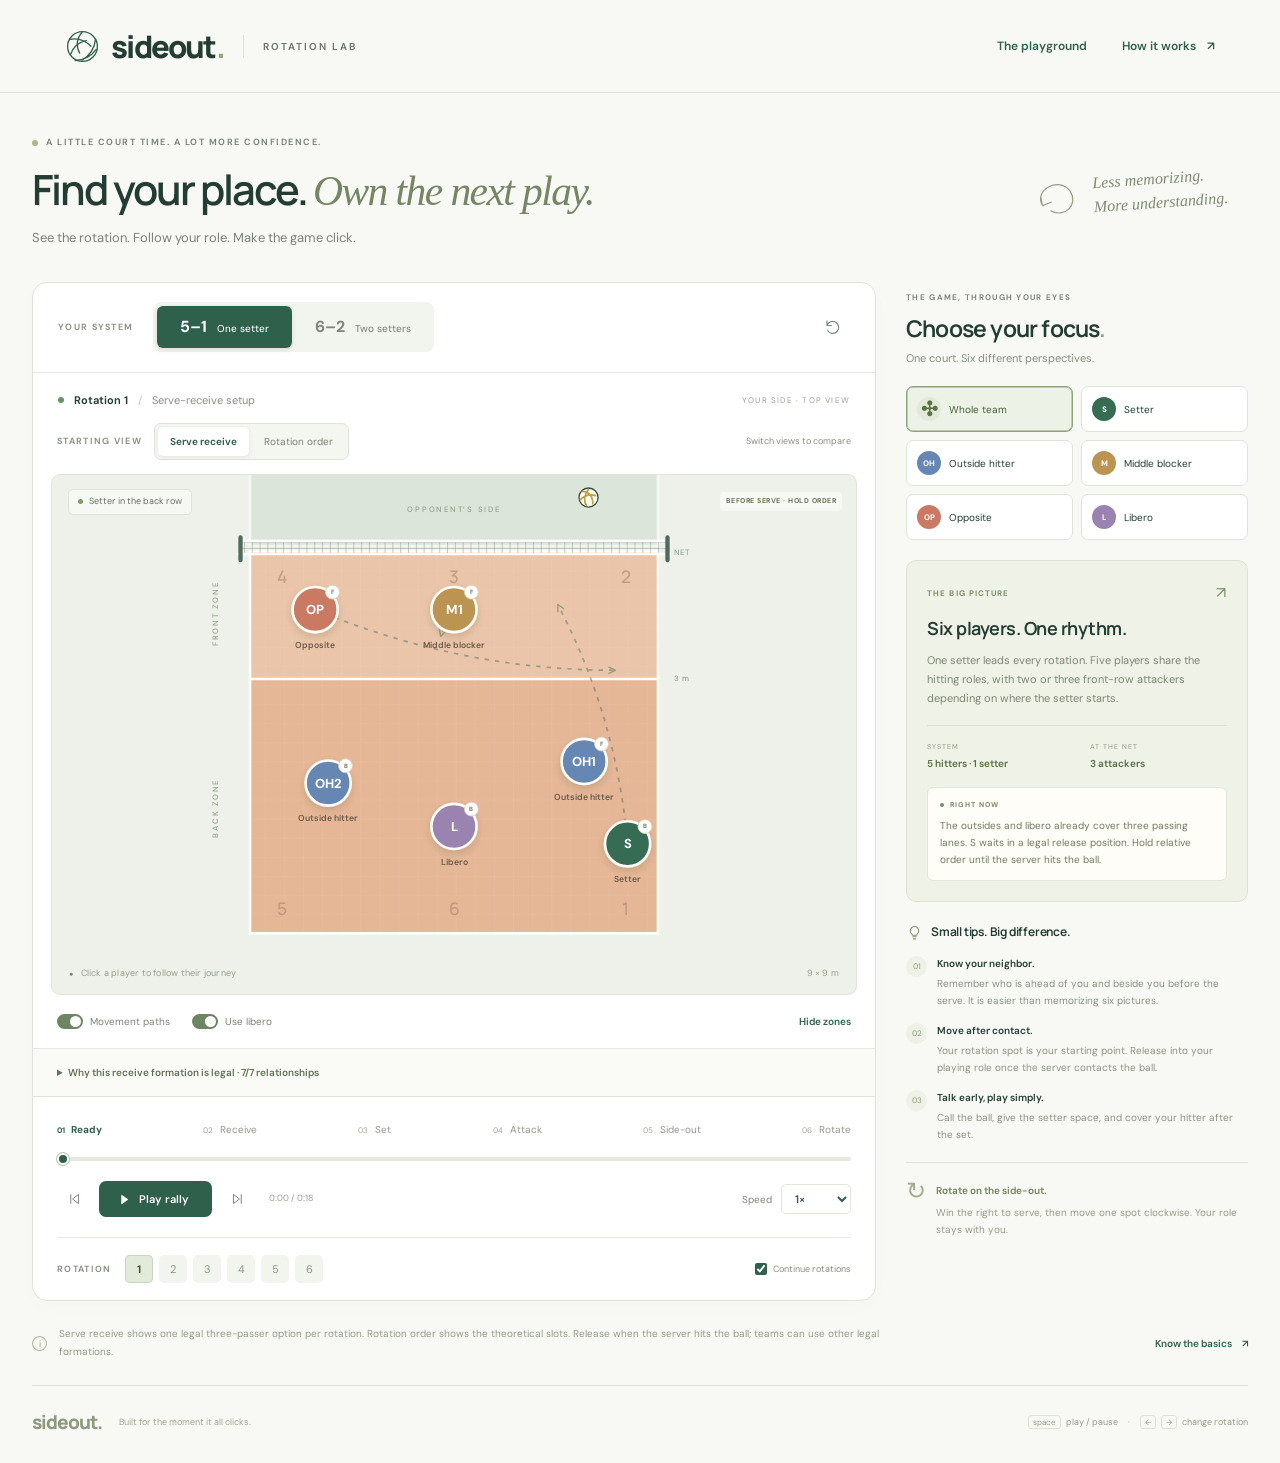
==== commit d3e5a0d8: "Add legal serve-receive formations and rotation-order comparison" ====
--- a/volleyball-trainer.html
+++ b/volleyball-trainer.html
@@ -16,6 +16,10 @@
 @media(max-width:880px){main{padding:0 24px}.workspace{grid-template-columns:minmax(0,1fr) 276px;gap:18px}.lab-toolbar{padding:15px;height:76px}.system-control{display:block}.system-control>.control-label{display:none}.segmented button{min-width:90px;font-size:15px}.segmented button span{display:none}.court-heading{font-size:10px;gap:6px}.view-label{display:none}.court-wrap{margin:0 12px}.court-badge{font-size:8px;left:8px;top:8px}.court-options{gap:12px;padding:14px;font-size:9px}.playback{padding:15px 14px 0}.phase-steps button{font-size:8px}.phase-steps span{display:none}.transport{gap:2px}.play-button{min-width:96px;padding:9px 12px;font-size:10px}.speed-control{gap:4px}.speed-control label{display:none}.rotation-strip{flex-wrap:wrap;gap:9px}.loop-label{font-size:9px;margin-left:0}.focus-heading h2{font-size:20px}.role-grid{gap:6px}.role-grid button{font-size:9px;padding:8px;gap:6px}.role-icon{width:21px;height:21px}.coaching-card{padding:15px}.focus-stats{gap:10px}.lesson-note p{font-size:9px}.lesson-note>button{font-size:9px}.site-header{padding:0 24px}.brand-sub{font-size:8px}nav{gap:20px}}
 @media(max-width:700px){.site-header{height:74px;padding:0 20px}.brand>span:first-of-type{font-size:27px}.brand>svg{width:30px}.brand-divider,.brand-sub,.nav-active{display:none}nav{font-size:11px}main{padding:0 16px}.intro{padding:30px 4px 27px}.intro .eyebrow{font-size:7px;letter-spacing:1px}h1{font-size:34px;letter-spacing:-1.5px;line-height:1.2;margin:14px 0}.mobile-break{display:block}h1 em{font-size:33px}h1+p{font-size:11px}.workspace{grid-template-columns:1fr;gap:26px}.system-control{display:flex}.system-control>.control-label{display:inline-block;font-size:8px}.segmented button{min-width:100px}.segmented button span{display:inline;font-size:8px}.lab-toolbar{padding:15px}.court-heading{padding:14px 18px}.view-label{display:block;font-size:6px}.court-wrap>svg{max-height:490px}.court-badge{font-size:8px;left:10px;top:10px}.court-options{padding:15px 18px;font-size:9px;gap:16px}.playback{padding:15px 18px 0}.phase-steps button{font-size:9px}.phase-steps span{display:inline;font-size:7px;margin-right:3px}.playback-bottom{margin-bottom:17px}.transport{gap:7px}.play-button{font-size:11px;min-width:110px;padding:11px 16px}.speed-control label{display:inline}.speed-control{gap:8px}.rotation-strip{padding:15px 0;gap:12px}.loop-label{margin-left:auto;font-size:8px}#rotations{gap:4px}#rotations button{width:26px}.coach-panel{display:grid;grid-template-columns:1fr 1fr;gap:0 20px}.focus-heading{grid-column:1/-1}.focus-heading h2{font-size:25px}.role-grid{grid-column:1/-1;grid-template-columns:repeat(3,1fr);margin:17px 0 23px;gap:8px}.role-grid button{padding:10px 8px;font-size:9px}.coaching-card{grid-column:1/-1;padding:22px}.coaching-card h3{font-size:23px}.coaching-card>p{font-size:12px;min-height:0}.focus-stats{gap:20px}.focus-stats span{font-size:8px}.focus-stats strong{font-size:12px}.now-card p{font-size:12px;min-height:0}.now-label{font-size:8px}.card-eyebrow{font-size:9px}.tips-section{grid-column:1/-1;margin-top:24px}.tips-section h3{font-size:15px}.tip{margin:16px 0}.tip strong{font-size:12px}.tip p{font-size:12px}.remember{grid-column:1/-1;margin-top:10px;padding-top:19px}.remember strong,.remember p{font-size:12px}.lesson-note{flex-wrap:wrap;gap:10px;margin-top:5px}.lesson-note p{flex:1;font-size:10px}.lesson-note>button{width:100%;text-align:left;margin-left:25px;font-size:10px}footer{padding:20px 0}.keyboard-hint{display:none}.guide-grid{grid-template-columns:1fr}dialog{padding:24px}.guide-grid p{font-size:13px}}
 @media(max-width:390px){.system-control{gap:8px}.segmented button{min-width:84px}.segmented button span{display:none}.phase-steps span{display:none}.rotation-strip{gap:8px}.rotation-strip .control-label{font-size:8px}#rotations{gap:3px}#rotations button{width:23px}.loop-label{font-size:7px}.role-grid{grid-template-columns:1fr 1fr}.court-heading{font-size:9px}.view-label{font-size:5px}.court-options{font-size:8px;gap:10px}}
+.formation-toolbar{display:flex;align-items:center;gap:12px;padding:0 24px 14px}.formation-switch{display:flex;padding:3px;border:1px solid var(--line);border-radius:7px;background:#f4f6f0;gap:3px}.formation-switch button{font-size:10px;padding:7px 12px;border-radius:5px;color:#78856f}.formation-switch button.active{background:white;color:var(--green);box-shadow:0 1px 4px #234c3e15;font-weight:650}.formation-hint{font-size:9px;color:#87917c;margin-left:auto}.contact-status{position:absolute;right:14px;top:17px;color:#6b7458;font-size:7px;font-weight:700;letter-spacing:.5px;padding:4px 6px;background:#f8faf4e8;border-radius:4px;pointer-events:none}.contact-status.released{color:#2f604c;background:#dcebd5}.formation-lesson{padding:13px 24px;border-bottom:1px solid var(--line);background:#fafbf7;font-size:10px;color:#617356}.formation-lesson summary{cursor:pointer;font-weight:600;padding:3px 0}.formation-lesson>p{line-height:1.8;max-width:650px}.formation-lesson ul{display:grid;grid-template-columns:repeat(2,minmax(0,1fr));gap:7px 20px;padding:0;list-style:none;margin:12px 0}.formation-lesson li{font-weight:600}.formation-lesson li>span:first-child{color:#6d925e;margin-right:4px}.formation-lesson .relation{font-weight:400;color:#78856f}.formation-lesson .formation-footnote{font-size:9px;color:#7c8973;margin-bottom:3px}
+@media(max-width:1100px){.formation-hint{display:none}.contact-status{top:42px;right:10px;font-size:6px}}
+@media(max-width:700px){.formation-toolbar{padding:0 16px 14px;gap:9px}.formation-toolbar>.control-label{font-size:7px}.formation-switch button{font-size:9px;padding:7px 10px}.formation-lesson{padding:13px 18px;font-size:11px}.formation-lesson ul{grid-template-columns:1fr 1fr;font-size:10px}.formation-lesson .formation-footnote{font-size:10px}.contact-status{font-size:6px;top:10px;right:7px;letter-spacing:0}.court-badge{font-size:7px;padding:5px 6px}.player .player-name{font-size:9px}}
+@media(max-width:390px){.contact-status{top:37px}.formation-lesson ul{grid-template-columns:1fr}}
 @media(prefers-reduced-motion:reduce){*,*::before,*::after{scroll-behavior:auto!important;transition:none!important}}
 
 </style>
@@ -40,8 +44,11 @@
         </div>
         <div class="court-heading"><div><span class="live-dot"></span><strong id="court-title">Rotation 1</strong><span class="court-heading-divider">/</span><span id="court-phase">Before the serve</span></div><span class="view-label">YOUR SIDE · TOP VIEW</span></div>
 
+        <div class="formation-toolbar"><span class="control-label" id="starting-view-label">STARTING VIEW</span><div class="formation-switch" role="group" aria-labelledby="starting-view-label"><button data-starting-view="receive" class="active" aria-pressed="true">Serve receive</button><button data-starting-view="order" aria-pressed="false">Rotation order</button></div><span class="formation-hint">Switch views to compare</span></div>
+
         <div class="court-wrap">
           <div class="court-badge" id="setter-badge"><span></span> Setter in the back row</div>
+          <div class="contact-status" id="contact-status" role="status">BEFORE SERVE · HOLD ORDER</div>
           <svg id="court" viewBox="0 0 700 560" aria-label="Interactive volleyball court. Select a player to learn their role.">
             <defs>
               <pattern id="floor" width="22" height="22" patternUnits="userSpaceOnUse"><path d="M22 0H0V22" fill="none" stroke="#fff" stroke-opacity=".08"/></pattern>
@@ -60,7 +67,7 @@
             <line x1="115" y1="235" x2="585" y2="235" stroke="#fffdf7" stroke-width="3"/>
             <g id="zone-labels" class="zone-labels"><text x="152" y="124">4</text><text x="350" y="124">3</text><text x="548" y="124">2</text><text x="152" y="507">5</text><text x="350" y="507">6</text><text x="548" y="507">1</text></g>
             <text x="603" y="237" class="line-label">3 m</text><text x="603" y="92" class="line-label">NET</text>
-            <text transform="translate(78 160) rotate(-90)" text-anchor="middle" class="row-label">FRONT ROW</text><text transform="translate(78 384) rotate(-90)" text-anchor="middle" class="row-label">BACK ROW</text>
+            <text transform="translate(78 160) rotate(-90)" text-anchor="middle" class="row-label">FRONT ZONE</text><text transform="translate(78 384) rotate(-90)" text-anchor="middle" class="row-label">BACK ZONE</text>
             <g id="movement-paths" fill="none" stroke="#4a7363" stroke-width="2" stroke-dasharray="5 7" opacity=".5" marker-end="url(#arrow)"></g>
             <g class="net"><rect x="102" y="76" width="496" height="15" fill="url(#net-grid)"/><path d="M100 76h500M100 91h500" stroke="#fff" stroke-width="3"/><path d="M104 72v26M596 72v26" stroke="#506b5c" stroke-width="5" stroke-linecap="round"/></g>
             <g id="players"></g>
@@ -71,9 +78,11 @@
 
         <div class="court-options"><label class="toggle-label"><input type="checkbox" id="paths" checked><span class="toggle"></span>Movement paths</label><label class="toggle-label"><input type="checkbox" id="libero" checked><span class="toggle"></span>Use libero</label><button class="text-button small" id="zones" aria-pressed="true">Hide zones</button></div>
 
+        <details class="formation-lesson"><summary id="overlap-summary">Why this receive formation is legal</summary><p id="formation-explanation"></p><ul id="overlap-checks"></ul><p class="formation-footnote">These checks describe the starting receive formation, not the moving players after contact. Markers show simplified floor positions; officials judge overlap using feet. F/B badges show rotational row, not which side of the 3 m line a player stands on.</p></details>
+
         <div class="playback">
-          <div class="phase-steps" role="group" aria-label="Jump to rally phase"><button data-phase="0" class="active"><span>01</span> Line up</button><button data-phase="1"><span>02</span> Receive</button><button data-phase="2"><span>03</span> Set</button><button data-phase="3"><span>04</span> Attack</button><button data-phase="4"><span>05</span> Side-out</button><button data-phase="5"><span>06</span> Rotate</button></div>
-          <label class="sr-only" for="scrubber">Rally progress</label><input type="range" min="0" max="18" value="0" step="0.01" id="scrubber" aria-valuetext="Line up, 0 seconds">
+          <div class="phase-steps" role="group" aria-label="Jump to rally phase"><button data-phase="0" class="active"><span>01</span> Ready</button><button data-phase="1"><span>02</span> Receive</button><button data-phase="2"><span>03</span> Set</button><button data-phase="3"><span>04</span> Attack</button><button data-phase="4"><span>05</span> Side-out</button><button data-phase="5"><span>06</span> Rotate</button></div>
+          <label class="sr-only" for="scrubber">Rally progress</label><input type="range" min="0" max="18" value="0" step="0.01" id="scrubber" aria-valuetext="Ready, 0 seconds">
           <div class="playback-bottom"><div class="transport"><button class="icon-button" id="previous" aria-label="Previous rotation" title="Previous rotation"><svg viewBox="0 0 24 24" aria-hidden="true"><path d="M6 5v14M18 5l-9 7 9 7z"/></svg></button><button class="play-button" id="play"><svg viewBox="0 0 24 24" aria-hidden="true"><path d="m9 5 10 7-10 7z"/></svg><span>Play rally</span></button><button class="icon-button" id="next" aria-label="Next rotation" title="Next rotation"><svg viewBox="0 0 24 24" aria-hidden="true"><path d="M18 5v14M6 5l9 7-9 7z"/></svg></button><span class="time-display" id="time-display">0:00 / 0:18</span></div><div class="speed-control"><label for="speed">Speed</label><select id="speed" aria-label="Playback speed"><option value="0.25">0.25×</option><option value="0.5">0.5×</option><option value="0.75">0.75×</option><option value="1" selected>1×</option><option value="1.5">1.5×</option><option value="2">2×</option></select></div></div>
           <div class="rotation-strip"><span class="control-label">ROTATION</span><div id="rotations" role="group" aria-label="Choose rotation"></div><label class="loop-label"><input type="checkbox" id="continuous" checked> Continue rotations</label></div>
         </div>
@@ -90,11 +99,11 @@
       </aside>
     </section>
 
-    <section class="lesson-note"><span class="note-icon" aria-hidden="true">i</span><p id="lesson-note">This is a simplified receiving-rally lesson, not a prescribed team formation. Start in rotational order, then move to your role after serve contact.</p><button class="text-button" id="rules-open">Know the basics <span aria-hidden="true">↗</span></button></section>
+    <section class="lesson-note"><span class="note-icon" aria-hidden="true">i</span><p id="lesson-note">Serve receive shows one legal three-passer option per rotation. Rotation order shows the theoretical slots. Release when the server hits the ball; teams can use other legal formations.</p><button class="text-button" id="rules-open">Know the basics <span aria-hidden="true">↗</span></button></section>
     <footer><span class="footer-brand">sideout.</span><span>Built for the moment it all clicks.</span><span class="keyboard-hint"><kbd>space</kbd> play / pause <span>·</span> <kbd>←</kbd> <kbd>→</kbd> change rotation</span></footer>
   </main>
 
-  <dialog id="guide"><div class="dialog-top"><span class="eyebrow">YOUR COURTSIDE FIELD GUIDE</span><button class="icon-button" id="guide-close" aria-label="Close guide">✕</button></div><h2>A few things that<br><em>make it click.</em></h2><div class="guide-grid"><section><span class="guide-number">01</span><h3>Rotation ≠ playing position</h3><p>The zones run 1 (right back), 2 (right front), 3 (middle front), 4 (left front), 5 (left back), 6 (middle back). After winning the right to serve, rotate 2 → 1 → 6 → 5 → 4 → 3 → 2.</p></section><section><span class="guide-number">02</span><h3>One setter or two?</h3><p>A 5–1 uses the same setter in all six rotations. A 6–2 uses two opposite setter/hitters: the back-row player sets and the front-row player attacks. This demo uses that no-substitution version.</p></section><section><span class="guide-number">03</span><h3>Wait for serve contact</h3><p>As the receiving team, keep your rotational order until the server contacts the ball: front-row players ahead of their corresponding back-row players, and left–middle–right order within each row. Then move to your playing positions.</p></section><section><span class="guide-number">04</span><h3>Your row still matters</h3><p>A back-row setter can move to the net to set, but cannot block or complete an above-net attack after taking off in the front zone. Moving forward does not make them a front-row player.</p></section><section><span class="guide-number">05</span><h3>The libero’s exchange</h3><p>Here, the libero replaces the back-row middle. Before that slot reaches the front row, the middle returns. The other middle can then be replaced in the back row. Real exchanges must follow competition timing rules; this lesson condenses them.</p></section><section><span class="guide-number">06</span><h3>Learn one rally at a time</h3><p>Choose a role or click a player. Use the phase buttons and timeline to pause anywhere. Each example ends with a successful side-out. The next lesson assumes your team is receiving again; actual games include serving rallies in between.</p></section></div><div class="guide-source">Rules reference: <a href="https://usavolleyball.org/play/rules-of-volleyball/" target="_blank" rel="noopener noreferrer">USA Volleyball ↗</a><p>These are teaching positions and schematic paths. Passing lanes, switches, defensive systems, and substitution rules vary by team and competition.</p></div></dialog>
+  <dialog id="guide"><div class="dialog-top"><span class="eyebrow">YOUR COURTSIDE FIELD GUIDE</span><button class="icon-button" id="guide-close" aria-label="Close guide">✕</button></div><h2>A few things that<br><em>make it click.</em></h2><div class="guide-grid"><section><span class="guide-number">01</span><h3>Rotation ≠ playing position</h3><p>The zones run 1 (right back), 2 (right front), 3 (middle front), 4 (left front), 5 (left back), 6 (middle back). After winning the right to serve, rotate 2 → 1 → 6 → 5 → 4 → 3 → 2.</p></section><section><span class="guide-number">02</span><h3>One setter or two?</h3><p>A 5–1 uses the same setter in all six rotations. A 6–2 uses two opposite setter/hitters: the back-row player sets and the front-row player attacks. This demo uses that no-substitution version.</p></section><section><span class="guide-number">03</span><h3>Wait for serve contact</h3><p>Receiving positions are relative, not fixed zones. A back-row player can stand near the net while keeping the required relationship with their front-row counterpart and back-row neighbors. Officials compare feet. Once the server hits the ball, release into playing positions; do not wait for the first pass.</p></section><section><span class="guide-number">04</span><h3>Your row still matters</h3><p>A back-row setter can move to the net to set, but cannot block or complete an above-net attack after taking off in the front zone. Moving forward does not make them a front-row player.</p></section><section><span class="guide-number">05</span><h3>The libero’s exchange</h3><p>Here, the libero replaces the back-row middle. Before that slot reaches the front row, the middle returns. The other middle can then be replaced in the back row. Real exchanges must follow competition timing rules; this lesson condenses them.</p></section><section><span class="guide-number">06</span><h3>Learn one rally at a time</h3><p>Compare Serve receive with Rotation order. In the order view, playback first moves into a legal receive formation, then the server hits at 0:03. Each example ends in a side-out. The next lesson assumes you are receiving again; serving rallies in between are omitted.</p></section></div><div class="guide-source">Position rules: <a href="https://www.fivb.com/wp-content/uploads/2025/01/FIVB-Volleyball_Rules2025_2028-EN.pdf" target="_blank" rel="noopener noreferrer">FIVB 2025–2028, §7.4 ↗</a><p>These are teaching positions and schematic paths. Passing lanes, switches, defensive systems, and substitution rules vary by team and competition.</p></div></dialog>
   <noscript><div class="error-banner">Enable JavaScript to use the interactive court and animation controls.</div></noscript>
 <script>
 /*!
@@ -119,10 +128,22 @@
   const NS = 'http://www.w3.org/2000/svg';
   const ZONES = {1:[490,405],2:[490,175],3:[350,175],4:[210,175],5:[210,405],6:[350,405]};
   const ORDER = [1,6,5,4,3,2];
+  // Receiving examples keyed by the ACTIVE setter's rotational slot.
+  // Coordinates represent floor-position anchors, not six fixed playing boxes.
+  // The 6–2 repeats the three back-row-setter patterns with the setters exchanged.
+  const RECEIVE = {
+    1:{1:[550,425],2:[500,330],3:[350,155],4:[190,155],5:[205,355],6:[350,405]},
+    6:{1:[515,370],2:[530,145],3:[420,145],4:[205,330],5:[350,405],6:[440,235]},
+    5:{1:[520,365],2:[525,150],3:[230,335],4:[160,145],5:[245,235],6:[370,410]},
+    4:{1:[555,445],2:[525,335],3:[455,215],4:[370,140],5:[195,350],6:[350,405]},
+    3:{1:[515,350],2:[530,160],3:[435,145],4:[195,330],5:[320,405],6:[420,455]},
+    2:{1:[515,355],2:[470,145],3:[215,330],4:[165,145],5:[155,450],6:[350,405]}
+  };
+  const SERVE_CONTACT = 3;
   const COLORS = {S:'#356c52',OH:'#6687b4',MB:'#bb9451',OPP:'#ca7964',L:'#9a82b1'};
   const NAMES = {S:'Setter',OH:'Outside hitter',MB:'Middle blocker',OPP:'Opposite',L:'Libero'};
   const PHASES = [
-    {time:0, name:'Before the serve', short:'Line up'},
+    {time:0, name:'Serve-receive setup', short:'Ready'},
     {time:3, name:'Receive & transition', short:'Receive'},
     {time:6, name:'The setter takes over', short:'Set'},
     {time:9, name:'Approach & attack', short:'Attack'},
@@ -130,10 +151,10 @@
     {time:15, name:'Rotate clockwise', short:'Rotate'}
   ];
   const DURATION = 18;
-  const state = {system:'5-1',rotation:0,role:'all',player:null,libero:true,paths:true,speed:1,phase:0,playing:false};
+  const state = {system:'5-1',rotation:0,role:'all',player:null,libero:true,paths:true,speed:1,phase:0,playing:false,startingView:'receive'};
   let timeline, roster = [], motion = [], lastPhase = -1, lastExchange = false;
   const ball = {x:505,y:26,alpha:1};
-  const reducedMotion = window.matchMedia('(prefers-reduced-motion: reduce)').matches;
+  const reducedMotion = typeof window !== 'undefined' && window.matchMedia('(prefers-reduced-motion: reduce)').matches;
 
   function zoneAt(base, rotation) { return ORDER[(ORDER.indexOf(base) + rotation) % 6]; }
   function front(zone) { return zone >= 2 && zone <= 4; }
@@ -151,14 +172,32 @@
     });
   }
 
+  function receiveFormation(players) {
+    const template = RECEIVE[players.find(p => p.isSetter).zone];
+    return Object.fromEntries(players.map(p => [p.id,[...template[p.zone]]]));
+  }
+
+  function overlapChecks(players, positions) {
+    const byZone = Object.fromEntries(players.map(p => [p.zone,p]));
+    // Strict separation is intentional: real rules allow some feet to be level.
+    return [[4,3,'x'],[3,2,'x'],[5,6,'x'],[6,1,'x'],[4,5,'y'],[3,6,'y'],[2,1,'y']].map(([a,b,axis]) => {
+      const first=byZone[a], second=byZone[b], index=axis==='x'?0:1;
+      const margin=positions[second.id][index]-positions[first.id][index];
+      return {first,second,axis,margin,legal:margin>0};
+    });
+  }
+
   function formation(players, phase) {
+    if (phase === 'ready') return receiveFormation(players);
     const positions = {};
-    const outsides = players.filter(p => p.role === 'OH').sort((a,b) => ZONES[a.zone][0]-ZONES[b.zone][0]);
+    const ready = receiveFormation(players);
     players.forEach(p => {
-      if (phase === 'ready') positions[p.id] = [...ZONES[p.zone]];
+      if (phase === 'order') positions[p.id] = [...ZONES[p.zone]];
+      // Passers are already in their lanes before the serve. They do not sprint
+      // from a theoretical zone to a new passing spot while the serve is flying.
+      else if (phase === 'receive' && (p.role === 'OH' || (p.role === 'MB' && !p.isFront))) positions[p.id] = [...ready[p.id]];
       else if (p.isSetter) positions[p.id] = [470,150];
-      else if (p.role === 'MB' && !p.isFront) positions[p.id] = phase === 'receive' ? [350,405] : [350,430];
-      else if (p.role === 'OH' && phase === 'receive') positions[p.id] = [p.id === outsides[0].id ? 205 : 495,355];
+      else if (p.role === 'MB' && !p.isFront) positions[p.id] = [350,430];
       else if (p.isFront && p.role === 'MB') positions[p.id] = phase === 'attack' ? [340,138] : [335,185];
       else if (p.isFront && p.role === 'OH') positions[p.id] = phase === 'attack' ? [172,132] : [168,237];
       else if (p.isFront && p.displayRole === 'OPP') positions[p.id] = phase === 'attack' ? [533,150] : [535,225];
@@ -189,6 +228,19 @@
     const setter = activeSetter();
     const setterName = setter.code;
     const selected = state.player && roster.find(p => p.id === state.player);
+    if (state.phase === 0) {
+      if (state.startingView === 'order') return 'This is the rotation-order diagram, not a passing formation. Press play to see the team arrange legally before the server hits the ball.';
+      const checks = overlapChecks(roster,receiveFormation(roster));
+      const player = selected || (role === 'S' ? setter : null);
+      if (player) {
+        const relationships = checks.filter(c => c.first.id===player.id || c.second.id===player.id).map(c => {
+          const isFirst=c.first.id===player.id;
+          return `${isFirst ? (c.axis==='x'?'left of':'ahead of') : (c.axis==='x'?'right of':'behind')} ${(isFirst?c.second:c.first).code}`;
+        });
+        return `${player.code} is still in rotational slot ${player.zone}: stay ${relationships.join(', ')} until the SERVER contacts the ball. Your slot does not require standing in that numbered area.`;
+      }
+      return `The outsides and ${state.libero?'libero':'back-row middle'} already cover three passing lanes. ${setter.code} waits in a legal release position. Hold relative order until the server hits the ball.`;
+    }
     if (role === 'S' && state.system === '6-2' && selected?.isFront) {
       return [
         `${selected.code} is front row in zone ${selected.zone}, so you play right-side hitter. ${setterName} is the back-row setter for this rally.`,
@@ -286,6 +338,7 @@
 
   function createPlayers() {
     $('#players').replaceChildren();
+    const start=formation(roster,state.startingView==='order'?'order':'ready');
     motion = roster.map(p => {
       const node = svgElement('g',{class:'player',role:'button',tabindex:0,'data-player':p.id},$('#players'));
       svgElement('circle',{class:'focus-ring',r:34},node);
@@ -301,7 +354,7 @@
       };
       node.addEventListener('click',focus);
       node.addEventListener('keydown',event => {if(event.key === 'Enter' || event.key === ' '){event.preventDefault();focus();}});
-      return {id:p.id,node,x:ZONES[p.zone][0],y:ZONES[p.zone][1]};
+      return {id:p.id,node,x:start[p.id][0],y:start[p.id][1]};
     });
   }
 
@@ -320,16 +373,35 @@
     const container = $('#movement-paths');container.replaceChildren();
     if (!state.paths) return;
     const targets = formation(roster,state.phase <= 1 ? 'receive' : state.phase <= 2 ? 'set' : 'attack');
+    const starts = formation(roster,state.phase <= 1 ? 'ready' : state.phase === 2 ? 'receive' : 'set');
     const focused = focusedPlayers().map(p => p.id);
     roster.forEach(p => {
       if (state.role !== 'all' && !focused.includes(p.id)) return;
-      let start = ZONES[p.zone], end = targets[p.id];
+      let start = starts[p.id], end = targets[p.id];
+      if(state.phase===0 && state.startingView==='order') {start=ZONES[p.zone];end=formation(roster,'ready')[p.id];}
       if(state.phase >= 4) {start=ZONES[p.zone];end=ZONES[zoneAt(p.base,(state.rotation+1)%6)];}
       if(Math.hypot(end[0]-start[0],end[1]-start[1]) < 22) return;
       const dx=end[0]-start[0],dy=end[1]-start[1];
       const control=[(start[0]+end[0])/2-dy*.1,(start[1]+end[1])/2+dx*.1];
       svgElement('path',{d:`M${start[0]} ${start[1]} Q${control[0]} ${control[1]} ${end[0]} ${end[1]}`},container);
     });
+  }
+
+  function updateFormationLesson() {
+    const checks=overlapChecks(roster,receiveFormation(roster));
+    $('#overlap-summary').textContent=`Why this receive formation is legal · ${checks.filter(c=>c.legal).length}/7 relationships`;
+    $('#overlap-checks').innerHTML=checks.map(c=>`<li><span aria-hidden="true">${c.legal?'✓':'!'}</span> ${c.first.code} <span class="relation">${c.axis==='x'?'left of':'closer to net than'}</span> ${c.second.code}</li>`).join('');
+    const zone=activeSetter().zone;
+    const explanations={
+      1:'The setter stays behind the right-side outside passer. There is a longer release here: moving closer to the net before contact would overlap that passer.',
+      6:'The setter pushes forward between the two back-row teammates, while staying behind the front-middle player. Front-row and back-row players can interleave.',
+      5:'The setter pushes forward behind the front-left middle and stays left of the back-middle outside. This shortens the release without crossing a required neighbor.',
+      4:'The front-row setter shifts toward the setting target. The middle and front-row outside remain to the setter’s right, preserving the front-row order.',
+      3:'The setter waits close to the target, between the front-row outside and middle. The opposite stays deeper in the corresponding back-middle slot.',
+      2:'The setter is already near the target on the right. The front-row outside drops into passing while staying ahead of the corresponding back-row outside.'
+    };
+    $('#formation-explanation').textContent=explanations[zone];
+    $$('[data-starting-view]').forEach(b=>{const active=b.dataset.startingView===state.startingView;b.classList.toggle('active',active);b.setAttribute('aria-pressed',String(active));});
   }
 
   function updateIdentity(exchanged) {
@@ -360,6 +432,8 @@
     if(phase !== lastPhase) {
       state.phase=phase;lastPhase=phase;
       $('#court-phase').textContent=PHASES[phase].name;
+      $('#contact-status').textContent=phase===0?'BEFORE SERVE · HOLD ORDER':phase<4?'SERVE HIT · FREE TO MOVE':'RALLY OVER · BALL DEAD';
+      $('#contact-status').classList.toggle('released',phase>0&&phase<4);
       $$('[data-phase]').forEach(b=>{const active=Number(b.dataset.phase)===phase;b.classList.toggle('active',active);b.setAttribute('aria-pressed',String(active));});
       updateCoach();drawPaths();
     }
@@ -378,7 +452,7 @@
     lastPhase=-1;lastExchange=false;state.phase=0;
     createPlayers();applyFocus();updateIdentity(false);
     Object.assign(ball,{x:505,y:26,alpha:1});
-    const ready=formation(roster,'ready'),receive=formation(roster,'receive'),set=formation(roster,'set'),attack=formation(roster,'attack');
+    const ready=formation(roster,'ready'),order=formation(roster,'order'),receive=formation(roster,'receive'),set=formation(roster,'set'),attack=formation(roster,'attack');
     const next=lineup(state.system,(state.rotation+1)%6,state.libero);
     const rotationTargets=Object.fromEntries(next.map(p=>[p.id,ZONES[p.zone]]));
     const tl=gsap.timeline({paused:true,onUpdate:render,onComplete:()=>{
@@ -387,9 +461,12 @@
     }});
     timeline=tl;
     const clock={time:0};tl.to(clock,{time:DURATION,duration:DURATION,ease:'none'},0);
-    tweenPositions(tl,receive,3,1.5);
-    tl.to(ball,{x:350,y:387,duration:1.6,ease:'power1.in'},3);
-    tl.to(ball,{x:408,y:233,duration:.85,ease:'power1.out'},4.85);
+    if(state.startingView==='order')tweenPositions(tl,ready,.5,1.7);
+    tweenPositions(tl,receive,SERVE_CONTACT,1.5);
+    const passer=roster.find(p=>p.role==='MB'&&!p.isFront);
+    const [passX,passY]=receive[passer.id];
+    tl.to(ball,{x:passX,y:passY-18,duration:1.6,ease:'power1.in'},SERVE_CONTACT);
+    tl.to(ball,{x:(passX+470)/2,y:233,duration:.85,ease:'power1.out'},4.85);
     tl.to(ball,{x:470,y:129,duration:.65,ease:'power1.in'},5.7);
     tweenPositions(tl,set,5.7,1.4);
     tl.to(ball,{x:345,y:69,duration:1,ease:'power1.out'},6.5);
@@ -397,7 +474,8 @@
     tweenPositions(tl,attack,8.1,.95);
     tl.to(ball,{x:420,y:9,duration:1.1,ease:'power2.in'},9.2);
     tl.to(ball,{alpha:0,duration:.4},11.7);
-    tweenPositions(tl,ready,12.7,1.5);
+    // Return to the order diagram only once the rally is dead, to teach rotation.
+    tweenPositions(tl,order,12.7,1.5);
     tweenPositions(tl,rotationTargets,15.15,1.9);
     tl.timeScale(state.speed);
     $('#court-title').textContent=`Rotation ${state.rotation+1}`;
@@ -405,7 +483,7 @@
     $('#setter-badge').innerHTML=`<span></span> ${state.system === '6-2' ? setter.code+' sets from the back row' : 'Setter in the '+(setter.isFront ? 'front' : 'back')+' row'}`;
     $$('[data-rotation]').forEach(button=>{const active=Number(button.dataset.rotation)===state.rotation;button.classList.toggle('active',active);button.setAttribute('aria-pressed',String(active));});
     $$('[data-system]').forEach(button=>{const active=button.dataset.system===state.system;button.classList.toggle('active',active);button.setAttribute('aria-pressed',String(active));});
-    state.playing=autoplay;render();updateCoach();updatePlayButton();
+    state.playing=autoplay;render();updateCoach();updatePlayButton();updateFormationLesson();
     if(autoplay)tl.play(0);
   }
 
@@ -425,6 +503,7 @@
     }
     $('#rotations').innerHTML=Array.from({length:6},(_,i)=>`<button data-rotation="${i}" aria-label="Rotation ${i+1}" aria-pressed="${i===0}">${i+1}</button>`).join('');
     $$('[data-system]').forEach(b=>b.addEventListener('click',()=>{state.system=b.dataset.system;state.player=null;buildTimeline();}));
+    $$('[data-starting-view]').forEach(b=>b.addEventListener('click',()=>{state.startingView=b.dataset.startingView;buildTimeline();}));
     $$('[data-role]').forEach(b=>b.addEventListener('click',()=>{
       state.role=b.dataset.role;state.player=null;
       if(state.role==='L'&&!state.libero){state.libero=true;$('#libero').checked=true;buildTimeline(false);}
@@ -453,8 +532,8 @@
     buildTimeline();
   }
   // Pure model functions are exposed for verification and future lesson extensions.
-  window.SideoutModel=Object.freeze({lineup,zoneAt,formation,front});
-  init();
+  globalThis.SideoutModel=Object.freeze({lineup,zoneAt,formation,front,receiveFormation,overlapChecks});
+  if(typeof document!=='undefined')init();
 })();
 
 </script>
